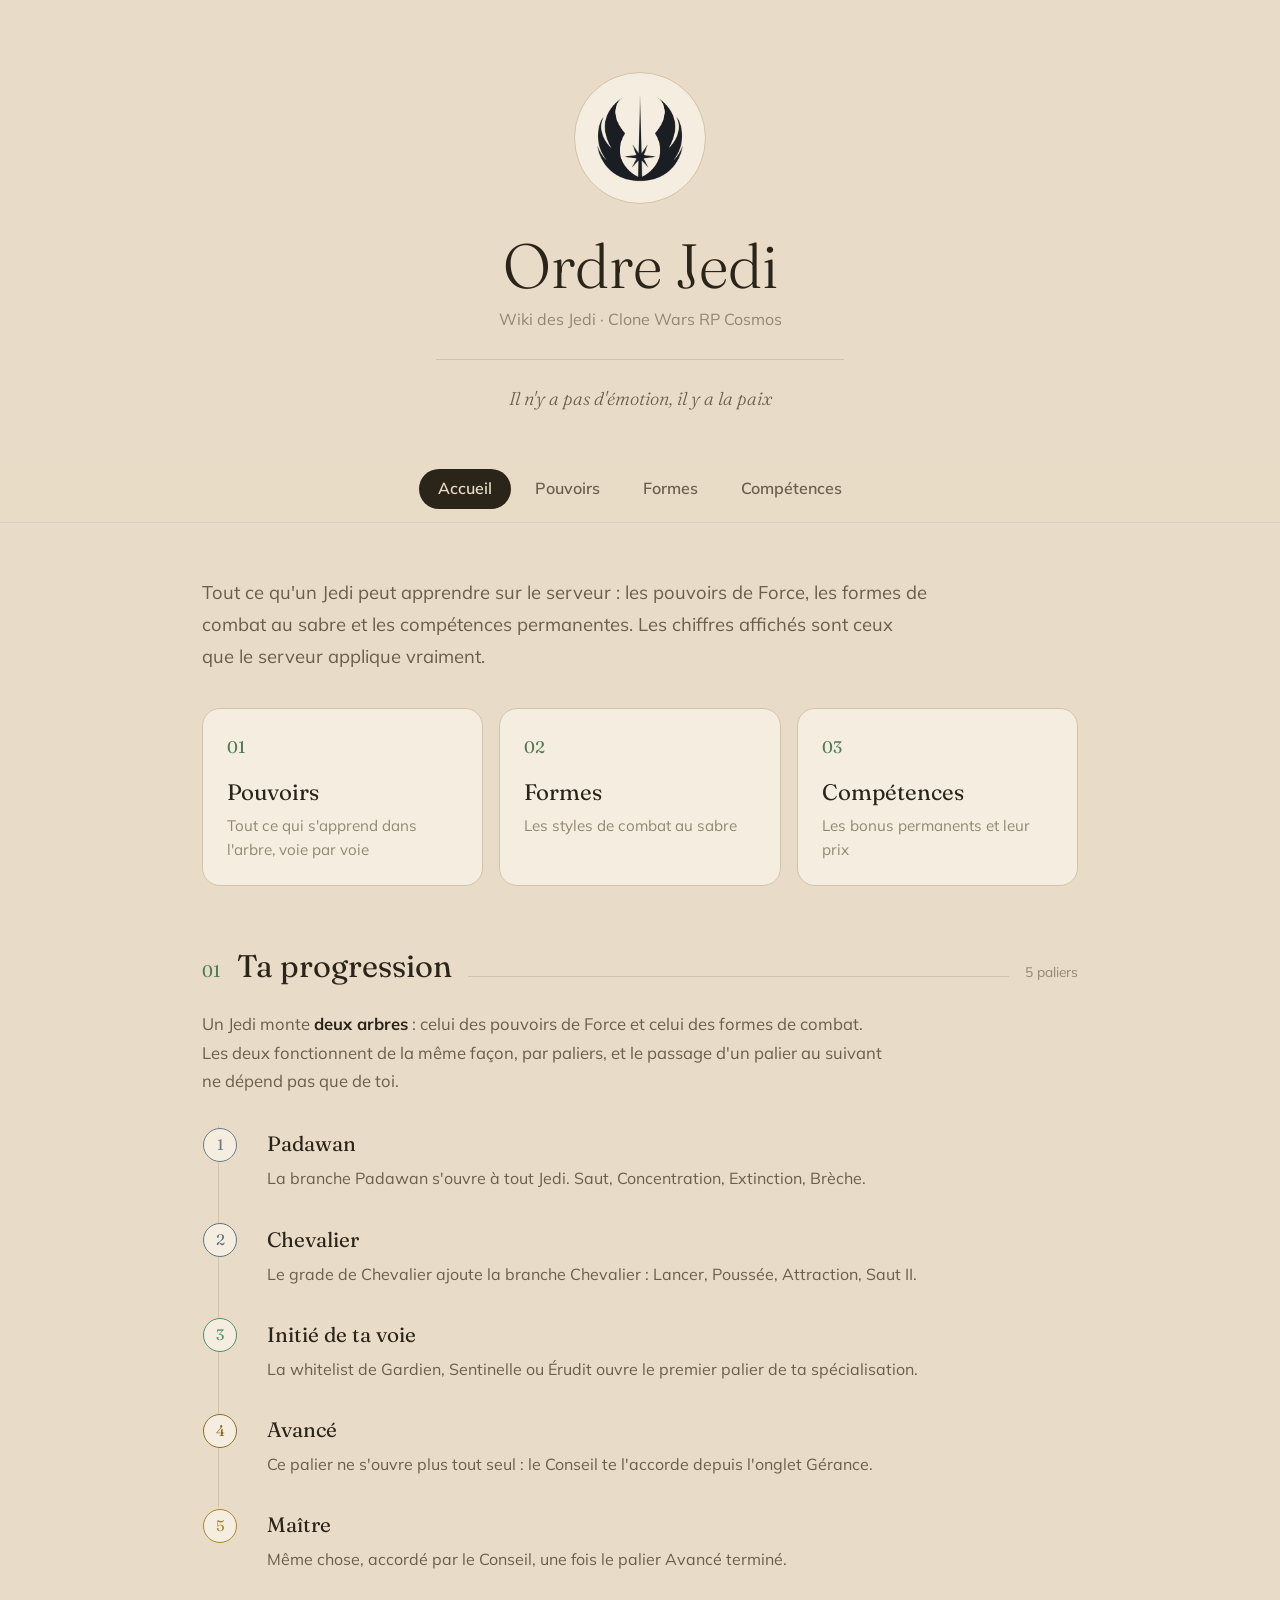
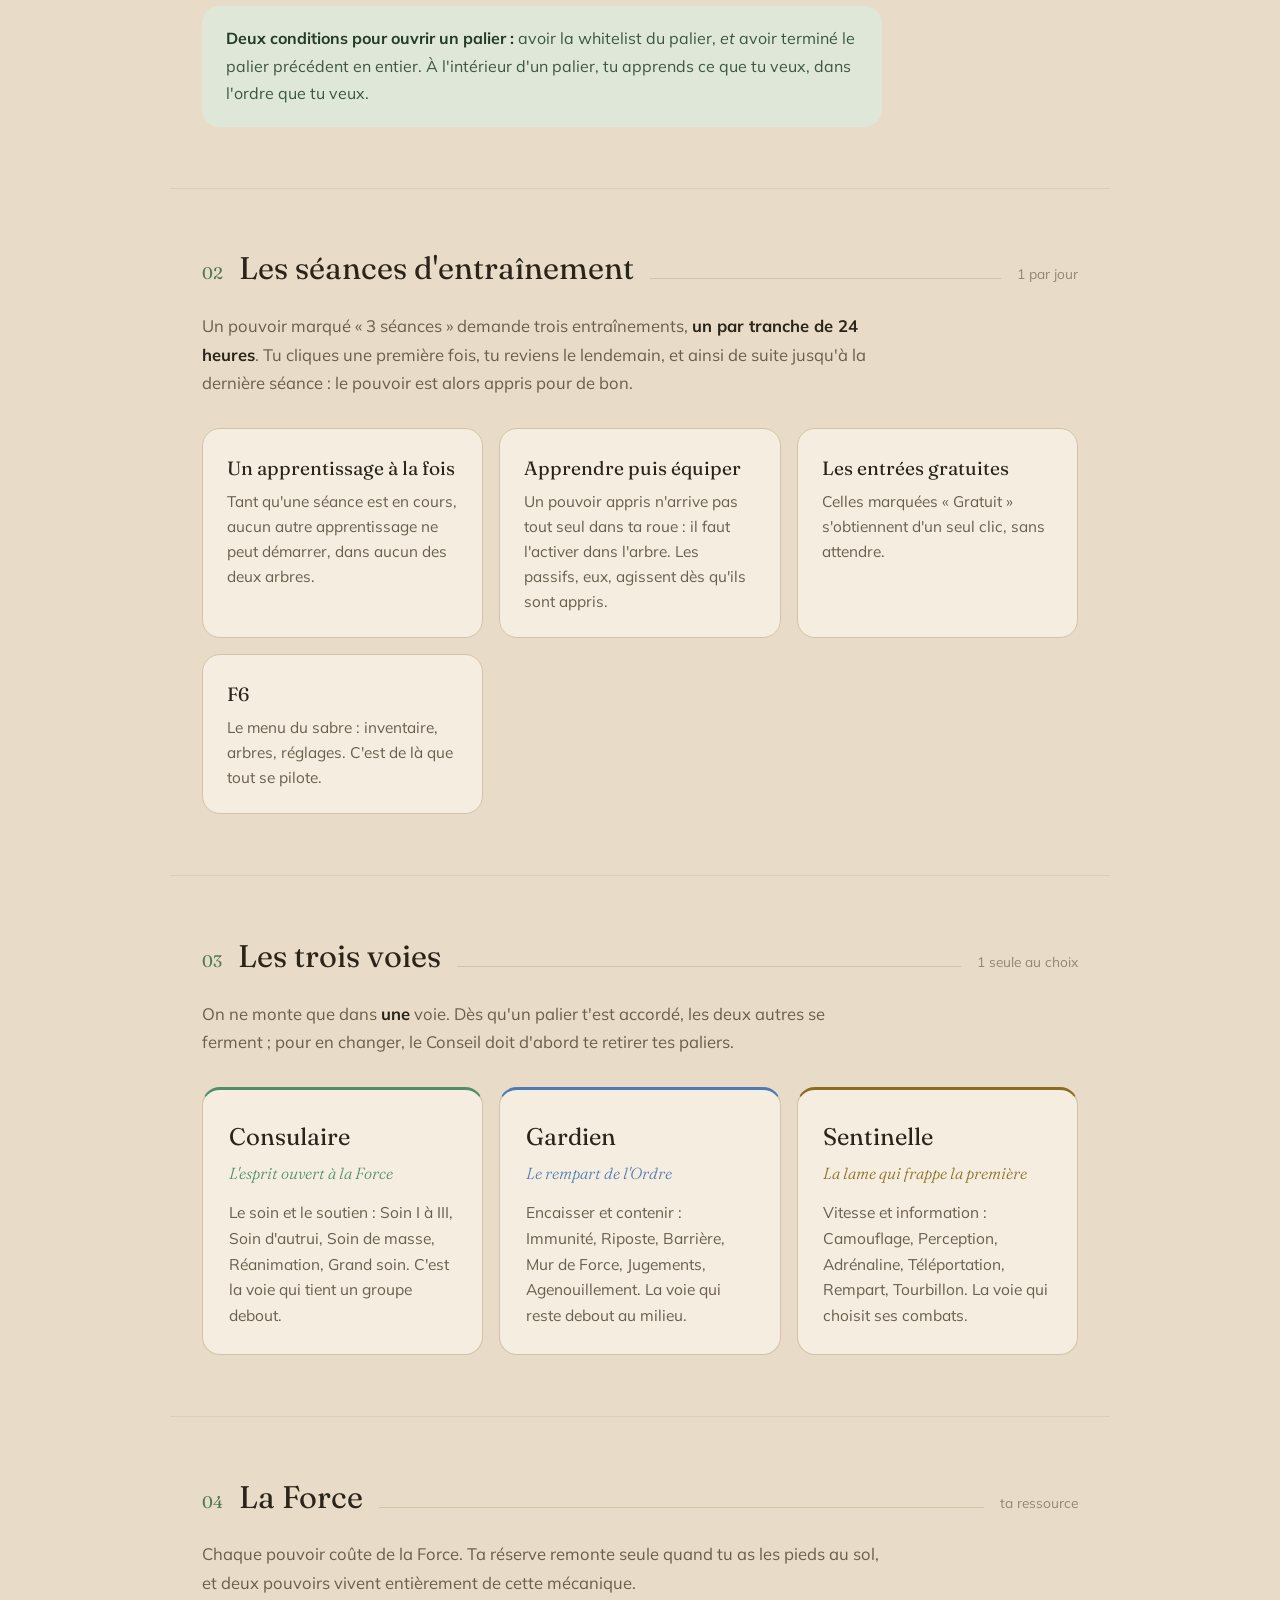
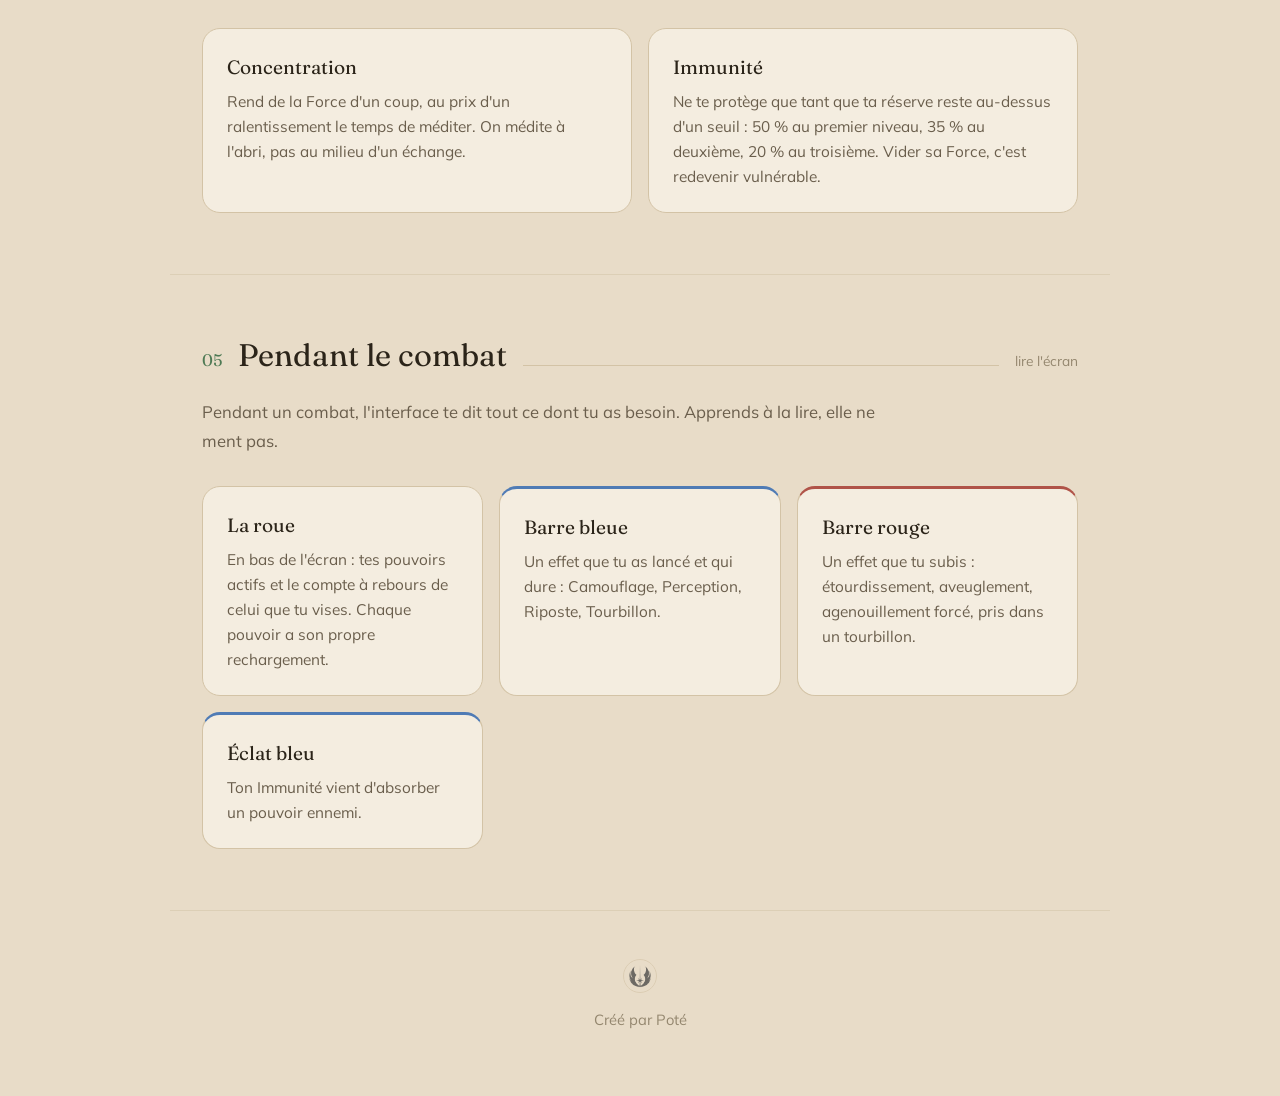
==== index.html @ 7d1150e0 "Page unique a onglets, et un papier plus chaud Les quatre rubriques ne sont plus quatre pages : l'en" ====
<!doctype html>
<html lang="fr">
<head>
<meta charset="utf-8">
<meta name="viewport" content="width=device-width, initial-scale=1">
<title>Wiki Jedi</title>
<meta name="description" content="Le wiki des Jedi du Clone Wars RP Cosmos : pouvoirs de Force, formes de combat, compétences et progression.">
<meta name="theme-color" content="#E8DCC8">
<link rel="icon" type="image/png" href="logo-encre.png">
<style>html,body{background:#E8DCC8;}</style>
<link rel="preconnect" href="https://fonts.googleapis.com">
<link rel="preconnect" href="https://fonts.gstatic.com" crossorigin>
<link href="https://fonts.googleapis.com/css2?family=Fraunces:ital,opsz,wght@0,9..144,300;0,9..144,400;0,9..144,500;1,9..144,300&family=Mulish:wght@400;500;600;700&display=swap" rel="stylesheet">
<link rel="stylesheet" href="style.css?v=9">
</head>
<body>

<header class="chapeau">
  <div class="embleme"><img src="logo-encre.png" alt="Emblème de l'Ordre Jedi"></div>
  <h1 class="titre-site">Ordre Jedi</h1>
  <p class="sous-titre">Wiki des Jedi · Clone Wars RP Cosmos</p>
  <p class="devise">Il n'y a pas d'émotion, il y a la paix</p>
</header>

<nav class="onglets"><a href="#accueil" data-onglet="accueil" class="actif">Accueil</a><a href="#pouvoirs" data-onglet="pouvoirs">Pouvoirs</a><a href="#formes" data-onglet="formes">Formes</a><a href="#competences" data-onglet="competences">Compétences</a></nav>

<main>
    <div class="panneau" data-panneau="accueil">
      <header class="tete-rubrique">
        <p class="intro-rubrique accroche">Tout ce qu'un Jedi peut apprendre sur le serveur : les pouvoirs de Force, les formes de combat au sabre et les compétences permanentes. Les chiffres affichés sont ceux que le serveur applique vraiment.</p>
        <div class="raccourcis"><a class="raccourci" href="#pouvoirs">
          <span class="raccourci-num">01</span>
          <span class="raccourci-titre">Pouvoirs</span>
          <span class="raccourci-desc">Tout ce qui s&#x27;apprend dans l&#x27;arbre, voie par voie</span>
        </a><a class="raccourci" href="#formes">
          <span class="raccourci-num">02</span>
          <span class="raccourci-titre">Formes</span>
          <span class="raccourci-desc">Les styles de combat au sabre</span>
        </a><a class="raccourci" href="#competences">
          <span class="raccourci-num">03</span>
          <span class="raccourci-titre">Compétences</span>
          <span class="raccourci-desc">Les bonus permanents et leur prix</span>
        </a></div>
      </header>

      <section id="progression">
      <div class="tete-section">
        <span class="num-section">01</span>
        <h2 class="titre-section">Ta progression</h2>
        <span class="ligne-section"></span>
        <span class="compte-section">5 paliers</span>
      </div>
        <p class="intro-section">Un Jedi monte <strong>deux arbres</strong> : celui des pouvoirs de Force et celui des formes de combat. Les deux fonctionnent de la même façon, par paliers, et le passage d'un palier au suivant ne dépend pas que de toi.</p>
        <ol class="echelle">
          <li style="--voie:#6E7A88"><h3>Padawan</h3><p>La branche Padawan s'ouvre à tout Jedi. Saut, Concentration, Extinction, Brèche.</p></li>
          <li style="--voie:#5F7283"><h3>Chevalier</h3><p>Le grade de Chevalier ajoute la branche Chevalier : Lancer, Poussée, Attraction, Saut II.</p></li>
          <li style="--voie:#4E8F6A"><h3>Initié de ta voie</h3><p>La whitelist de Gardien, Sentinelle ou Érudit ouvre le premier palier de ta spécialisation.</p></li>
          <li style="--voie:#8B6D22"><h3>Avancé</h3><p>Ce palier ne s'ouvre plus tout seul : le Conseil te l'accorde depuis l'onglet Gérance.</p></li>
          <li style="--voie:#A8862A"><h3>Maître</h3><p>Même chose, accordé par le Conseil, une fois le palier Avancé terminé.</p></li>
        </ol>
        <div class="note"><strong>Deux conditions pour ouvrir un palier :</strong> avoir la whitelist du palier, <em>et</em> avoir terminé le palier précédent en entier. À l'intérieur d'un palier, tu apprends ce que tu veux, dans l'ordre que tu veux.</div>
      </section>

      <section id="seances">
      <div class="tete-section">
        <span class="num-section">02</span>
        <h2 class="titre-section">Les séances d&#x27;entraînement</h2>
        <span class="ligne-section"></span>
        <span class="compte-section">1 par jour</span>
      </div>
        <p class="intro-section">Un pouvoir marqué « 3 séances » demande trois entraînements, <strong>un par tranche de 24 heures</strong>. Tu cliques une première fois, tu reviens le lendemain, et ainsi de suite jusqu'à la dernière séance : le pouvoir est alors appris pour de bon.</p>
        <div class="grille-info">
          <div class="info"><h4>Un apprentissage à la fois</h4><p>Tant qu'une séance est en cours, aucun autre apprentissage ne peut démarrer, dans aucun des deux arbres.</p></div>
          <div class="info"><h4>Apprendre puis équiper</h4><p>Un pouvoir appris n'arrive pas tout seul dans ta roue : il faut l'activer dans l'arbre. Les passifs, eux, agissent dès qu'ils sont appris.</p></div>
          <div class="info"><h4>Les entrées gratuites</h4><p>Celles marquées « Gratuit » s'obtiennent d'un seul clic, sans attendre.</p></div>
          <div class="info"><h4>F6</h4><p>Le menu du sabre : inventaire, arbres, réglages. C'est de là que tout se pilote.</p></div>
        </div>
      </section>

      <section id="voies">
      <div class="tete-section">
        <span class="num-section">03</span>
        <h2 class="titre-section">Les trois voies</h2>
        <span class="ligne-section"></span>
        <span class="compte-section">1 seule au choix</span>
      </div>
        <p class="intro-section">On ne monte que dans <strong>une</strong> voie. Dès qu'un palier t'est accordé, les deux autres se ferment ; pour en changer, le Conseil doit d'abord te retirer tes paliers.</p>
        <div class="grille-voies">
          <div class="voie" style="--voie:#4E8F6A"><h3>Consulaire</h3><p class="devise-voie">L'esprit ouvert à la Force</p><p>Le soin et le soutien : Soin I à III, Soin d'autrui, Soin de masse, Réanimation, Grand soin. C'est la voie qui tient un groupe debout.</p></div>
          <div class="voie" style="--voie:#4F7BB5"><h3>Gardien</h3><p class="devise-voie">Le rempart de l'Ordre</p><p>Encaisser et contenir : Immunité, Riposte, Barrière, Mur de Force, Jugements, Agenouillement. La voie qui reste debout au milieu.</p></div>
          <div class="voie" style="--voie:#8B6D22"><h3>Sentinelle</h3><p class="devise-voie">La lame qui frappe la première</p><p>Vitesse et information : Camouflage, Perception, Adrénaline, Téléportation, Rempart, Tourbillon. La voie qui choisit ses combats.</p></div>
        </div>
      </section>

      <section id="force">
      <div class="tete-section">
        <span class="num-section">04</span>
        <h2 class="titre-section">La Force</h2>
        <span class="ligne-section"></span>
        <span class="compte-section">ta ressource</span>
      </div>
        <p class="intro-section">Chaque pouvoir coûte de la Force. Ta réserve remonte seule quand tu as les pieds au sol, et deux pouvoirs vivent entièrement de cette mécanique.</p>
        <div class="grille-info">
          <div class="info"><h4>Concentration</h4><p>Rend de la Force d'un coup, au prix d'un ralentissement le temps de méditer. On médite à l'abri, pas au milieu d'un échange.</p></div>
          <div class="info"><h4>Immunité</h4><p>Ne te protège que tant que ta réserve reste au-dessus d'un seuil : 50 % au premier niveau, 35 % au deuxième, 20 % au troisième. Vider sa Force, c'est redevenir vulnérable.</p></div>
        </div>
      </section>

      <section id="combat">
      <div class="tete-section">
        <span class="num-section">05</span>
        <h2 class="titre-section">Pendant le combat</h2>
        <span class="ligne-section"></span>
        <span class="compte-section">lire l&#x27;écran</span>
      </div>
        <p class="intro-section">Pendant un combat, l'interface te dit tout ce dont tu as besoin. Apprends à la lire, elle ne ment pas.</p>
        <div class="grille-info">
          <div class="info"><h4>La roue</h4><p>En bas de l'écran : tes pouvoirs actifs et le compte à rebours de celui que tu vises. Chaque pouvoir a son propre rechargement.</p></div>
          <div class="info tonalite-bleu"><h4>Barre bleue</h4><p>Un effet que tu as lancé et qui dure : Camouflage, Perception, Riposte, Tourbillon.</p></div>
          <div class="info tonalite-rouge"><h4>Barre rouge</h4><p>Un effet que tu subis : étourdissement, aveuglement, agenouillement forcé, pris dans un tourbillon.</p></div>
          <div class="info tonalite-bleu"><h4>Éclat bleu</h4><p>Ton Immunité vient d'absorber un pouvoir ennemi.</p></div>
        </div>
      </section>
    </div>
    <div class="panneau" data-panneau="pouvoirs" hidden>
      <header class="tete-rubrique">
        <h2 class="titre-rubrique">Les pouvoirs</h2>
        <p class="intro-rubrique">Les pouvoirs de Force présents dans l&#x27;arbre, avec leur coût, leur rechargement et le nombre de séances. Ceux qui n&#x27;y figurent pas ne sont apprenables par personne.</p>
        <nav class="ancres"><a href="#padawan" style="--voie:#6E7A88">Padawan Jedi</a><a href="#chevalier" style="--voie:#5F7283">Chevalier Jedi</a><a href="#consulaire_i" style="--voie:#4E8F6A">Consulaire · Initié</a><a href="#consulaire_a" style="--voie:#3F7F5B">Consulaire · Avancé</a><a href="#consulaire_m" style="--voie:#33704E">Consulaire · Maître</a><a href="#gardien_i" style="--voie:#4F7BB5">Gardien · Initié</a><a href="#gardien_a" style="--voie:#416BA3">Gardien · Avancé</a><a href="#gardien_m" style="--voie:#355B90">Gardien · Maître</a><a href="#sentinelle_i" style="--voie:#9C7C2E">Sentinelle · Initié</a><a href="#sentinelle_a" style="--voie:#8B6D22">Sentinelle · Avancé</a><a href="#sentinelle_m" style="--voie:#7A5E1A">Sentinelle · Maître</a><a href="#conseil" style="--voie:#A8862A">Conseil Jedi</a></nav>
      </header>
      <div class="recherche">
        <input type="search" class="filtre" placeholder="Chercher un pouvoir, un effet, un coût..." autocomplete="off">
        <span class="compte"></span>
      </div>
      <section class="section-voie" id="padawan" style="--voie:#6E7A88">
      <div class="tete-section">
        <span class="num-section">01</span>
        <h2 class="titre-section">Padawan Jedi</h2>
        <span class="ligne-section"></span>
        <span class="compte-section">4 pouvoirs</span>
      </div>
        <p class="intro-section">Le tronc commun, avant toute spécialisation.</p>
        <div class="grille-cartes"><article class="carte" style="--voie:#6E7A88">
  <div class="carte-tete"><h3>Saut</h3><span class="badge">Gratuit</span></div>
  <div class="chips"><span class="chip"><span class="cle">Coût</span>45 de Force</span><span class="chip"><span class="cle">Rechargement</span>2 s</span></div>
  <p>Bond en avant propulsé par la Force. Une onde de choc part au décollage (25 dégâts) et à l'arrivée (50 dégâts) dans un rayon de 200. Aucune chute ne te blesse pendant les 15 s qui suivent.</p>
</article><article class="carte" style="--voie:#6E7A88">
  <div class="carte-tete"><h3>Concentration</h3><span class="badge">3 séances</span></div>
  <div class="chips"><span class="chip"><span class="cle">Coût</span>gratuit</span><span class="chip"><span class="cle">Rechargement</span>10 s</span></div>
  <p>Rend 25 points de Force. Tu es ralenti de moitié pendant 15 s : on médite à l'abri, pas au milieu d'un échange.</p>
</article><article class="carte" style="--voie:#6E7A88">
  <div class="carte-tete"><h3>Extinction</h3><span class="badge">2 séances</span></div>
  <div class="chips"><span class="chip"><span class="cle">Coût</span>20 de Force</span><span class="chip"><span class="cle">Rechargement</span>aucun</span></div>
  <p>Éteint les flammes sur la cible visée.</p>
</article><article class="carte" style="--voie:#6E7A88">
  <div class="carte-tete"><h3>Brèche</h3><span class="badge">2 séances</span></div>
  <div class="chips"><span class="chip"><span class="cle">Coût</span>gratuit</span><span class="chip"><span class="cle">Rechargement</span>2 s</span></div>
  <p>Ouvre une porte verrouillée à moins de 150 unités. Rien ne se consomme si tu ne vises pas une porte.</p>
</article></div>
      </section>      <section class="section-voie" id="chevalier" style="--voie:#5F7283">
      <div class="tete-section">
        <span class="num-section">02</span>
        <h2 class="titre-section">Chevalier Jedi</h2>
        <span class="ligne-section"></span>
        <span class="compte-section">4 pouvoirs</span>
      </div>
        <p class="intro-section">Ce qu&#x27;un Chevalier ajoute au tronc commun.</p>
        <div class="grille-cartes"><article class="carte" style="--voie:#5F7283">
  <div class="carte-tete"><h3>Lancer</h3><span class="badge">3 séances</span></div>
  <div class="chips"><span class="chip"><span class="cle">Coût</span>gratuit</span><span class="chip"><span class="cle">Rechargement</span>1 s</span></div>
  <p>Projette l'objet que tu tiens par la Force.</p>
</article><article class="carte" style="--voie:#5F7283">
  <div class="carte-tete"><h3>Attraction</h3><span class="badge">3 séances</span></div>
  <div class="chips"><span class="chip"><span class="cle">Coût</span>10 de Force</span><span class="chip"><span class="cle">Rechargement</span>1 s</span></div>
  <p>Attire vers toi ce que tu vises, jusqu'à 200 unités.</p>
</article><article class="carte" style="--voie:#5F7283">
  <div class="carte-tete"><h3>Poussée</h3><span class="badge">3 séances</span></div>
  <div class="chips"><span class="chip"><span class="cle">Coût</span>10 de Force</span><span class="chip"><span class="cle">Rechargement</span>1 s</span></div>
  <p>Repousse devant toi, jusqu'à 800 unités. Aucun dégât : c'est du déplacement.</p>
</article><article class="carte" style="--voie:#5F7283">
  <div class="carte-tete"><h3>Saut II</h3><span class="badge">3 séances</span></div>
  <div class="chips"><span class="chip"><span class="cle">Coût</span>45 de Force</span><span class="chip"><span class="cle">Rechargement</span>2 s</span></div>
  <p>Même bond, plus haut. Utile pour franchir un mur ou décrocher d'un combat.</p>
</article></div>
      </section>      <section class="section-voie" id="consulaire_i" style="--voie:#4E8F6A">
      <div class="tete-section">
        <span class="num-section">03</span>
        <h2 class="titre-section">Consulaire · Initié</h2>
        <span class="ligne-section"></span>
        <span class="compte-section">12 pouvoirs</span>
      </div>
        <p class="intro-section">L&#x27;esprit ouvert à la Force : soigner, soutenir, tenir le groupe debout.</p>
        <div class="grille-cartes"><article class="carte" style="--voie:#4E8F6A">
  <div class="carte-tete"><h3>Concentration avancée</h3><span class="badge">4 séances</span></div>
  <div class="chips"><span class="chip"><span class="cle">Coût</span>gratuit</span><span class="chip"><span class="cle">Rechargement</span>10 s</span></div>
  <p>Rend 40 points de Force, avec un ralentissement un peu plus court (10 s).</p>
</article><article class="carte" style="--voie:#4E8F6A">
  <div class="carte-tete"><h3>Soin</h3><span class="badge">1 séance</span></div>
  <div class="chips"><span class="chip"><span class="cle">Coût</span>25 de Force</span><span class="chip"><span class="cle">Rechargement</span>4 s</span></div>
  <p>Rend 200 PV, sur toi. Sans effet si tu es déjà au maximum, et rien n'est consommé dans ce cas.</p>
</article><article class="carte" style="--voie:#4E8F6A">
  <div class="carte-tete"><h3>Soin d&#x27;autrui</h3><span class="badge">2 séances</span></div>
  <div class="chips"><span class="chip"><span class="cle">Coût</span>10 de Force</span><span class="chip"><span class="cle">Rechargement</span>6 s</span></div>
  <p>Rend 500 PV au joueur visé, à moins de 300 unités. C'est le soin d'appoint du groupe.</p>
</article><article class="carte" style="--voie:#4E8F6A">
  <div class="carte-tete"><h3>Attraction II</h3><span class="badge">1 séance</span></div>
  <div class="chips"><span class="chip"><span class="cle">Coût</span>20 de Force</span><span class="chip"><span class="cle">Rechargement</span>1 s</span></div>
  <p>Attire plus loin (500) et plus fort.</p>
</article><article class="carte" style="--voie:#4E8F6A">
  <div class="carte-tete"><h3>Poussée II</h3><span class="badge">1 séance</span></div>
  <div class="chips"><span class="chip"><span class="cle">Coût</span>20 de Force</span><span class="chip"><span class="cle">Rechargement</span>1 s</span></div>
  <p>Repousse deux fois plus fort.</p>
</article><article class="carte" style="--voie:#4E8F6A">
  <div class="carte-tete"><h3>Saisie</h3><span class="badge">2 séances</span></div>
  <div class="chips"><span class="chip"><span class="cle">Coût</span>4 de Force par seconde</span><span class="chip"><span class="cle">Rechargement</span>5 s entre deux prises</span></div>
  <p>Soulève une cible à distance (600) et la maintient tant que tu tiens la touche.</p>
</article><article class="carte" style="--voie:#4E8F6A">
  <div class="carte-tete"><h3>Perception</h3><span class="badge">2 séances</span></div>
  <div class="chips"><span class="chip"><span class="cle">Coût</span>50 de Force</span><span class="chip"><span class="cle">Rechargement</span>1 s</span></div>
  <p>Tu vois les présences à travers les murs pendant 10 s, jusqu'à 800 unités, avec leur vie.</p>
</article><article class="carte" style="--voie:#4E8F6A">
  <div class="carte-tete"><h3>Barrière</h3><span class="badge">2 séances</span></div>
  <div class="chips"><span class="chip"><span class="cle">Coût</span>50 de Force</span><span class="chip"><span class="cle">Rechargement</span>10 s</span></div>
  <p>Bouclier personnel qui encaisse à ta place.</p>
</article><article class="carte" style="--voie:#4E8F6A">
  <div class="carte-tete"><h3>Barrière de Force : Mur</h3><span class="badge">3 séances</span></div>
  <div class="chips"><span class="chip"><span class="cle">Coût</span>10 de Force à l&#x27;ouverture</span><span class="chip"><span class="cle">Rechargement</span>10 s après la fin</span></div>
  <p>Mur de Force devant toi. Ce qui vient du dehors ne blesse plus ceux qui sont derrière, et chaque coup absorbé te coûte de la Force. Il tient 30 s au maximum.</p>
</article><article class="carte" style="--voie:#4E8F6A">
  <div class="carte-tete"><h3>Jugement I</h3><span class="badge">3 séances</span></div>
  <div class="chips"><span class="chip"><span class="cle">Coût</span>7 de Force par impulsion</span><span class="chip"><span class="cle">Rechargement</span>1 s</span></div>
  <p>Éclair de jugement bleu, 40 dégâts par impulsion, dans un cône de 14° jusqu'à 700 unités. Se maintient 3,5 s.</p>
</article><article class="carte" style="--voie:#4E8F6A">
  <div class="carte-tete"><h3>Démantèlement</h3><span class="badge">3 séances</span></div>
  <div class="chips"><span class="chip"><span class="cle">Coût</span>10 de Force</span><span class="chip"><span class="cle">Rechargement</span>6 s</span></div>
  <p>Se charge en maintenant la touche : jusqu'à 350 dégâts sur ce que tu vises à moins de 400 unités. Plus tu charges, plus ça frappe fort.</p>
</article><article class="carte" style="--voie:#4E8F6A">
  <div class="carte-tete"><h3>Soin de masse</h3><span class="badge">4 séances</span></div>
  <div class="chips"><span class="chip"><span class="cle">Coût</span>5 de Force par personne</span><span class="chip"><span class="cle">Rechargement</span>15 s</span></div>
  <p>Soigne 30 % des PV maximum de chaque joueur dans un rayon de 200, et continue pendant 3,5 s tant que tu maintiens.</p>
</article></div>
      </section>      <section class="section-voie" id="consulaire_a" style="--voie:#3F7F5B">
      <div class="tete-section">
        <span class="num-section">04</span>
        <h2 class="titre-section">Consulaire · Avancé</h2>
        <span class="ligne-section"></span>
        <span class="compte-section">11 pouvoirs</span>
      </div>

        <div class="grille-cartes"><article class="carte" style="--voie:#3F7F5B">
  <div class="carte-tete"><h3>Perception [Avancé]</h3><span class="badge">2 séances</span></div>
  <div class="chips"><span class="chip"><span class="cle">Coût</span>40 de Force</span><span class="chip"><span class="cle">Rechargement</span>1 s</span></div>
  <p>15 s de vision, jusqu'à 1600 unités.</p>
</article><article class="carte" style="--voie:#3F7F5B">
  <div class="carte-tete"><h3>Réanimation</h3><span class="badge">2 séances</span></div>
  <div class="chips"><span class="chip"><span class="cle">Coût</span>100 de Force</span><span class="chip"><span class="cle">Rechargement</span>5 s</span></div>
  <p>Rappelle un allié tombé, à l'endroit de son corps. Vise le corps. Le rechargement ne part que si la réanimation réussit.</p>
</article><article class="carte" style="--voie:#3F7F5B">
  <div class="carte-tete"><h3>Soin II</h3><span class="badge">3 séances</span></div>
  <div class="chips"><span class="chip"><span class="cle">Coût</span>35 de Force</span><span class="chip"><span class="cle">Rechargement</span>6 s</span></div>
  <p>Rend 500 PV, sur toi.</p>
</article><article class="carte" style="--voie:#3F7F5B">
  <div class="carte-tete"><h3>Embrasement</h3><span class="badge">2 séances</span></div>
  <div class="chips"><span class="chip"><span class="cle">Coût</span>50 de Force</span><span class="chip"><span class="cle">Rechargement</span>5 s</span></div>
  <p>Embrase la cible visée à moins de 200 unités.</p>
</article><article class="carte" style="--voie:#3F7F5B">
  <div class="carte-tete"><h3>Tourbillon</h3><span class="badge">3 séances</span></div>
  <div class="chips"><span class="chip"><span class="cle">Coût</span>35 de Force</span><span class="chip"><span class="cle">Rechargement</span>20 s</span></div>
  <p>Pose un vortex au sol jusqu'à 800 unités. Il aspire tout, fait monter les gens dans les airs pendant 3 s, inflige 200 dégâts au sommet puis les éjecte. L'Immunité ne protège pas de ce pouvoir.</p>
</article><article class="carte" style="--voie:#3F7F5B">
  <div class="carte-tete"><h3>Immunité</h3><span class="badge">3 séances</span></div>
  <div class="chips"><span class="chip"><span class="cle">Coût</span>passif</span><span class="chip"><span class="cle">Rechargement</span>aucun</span></div>
  <p>Tant que ta Force dépasse 50 %, les pouvoirs de Force lancés sur toi n'ont aucun effet et t'en rendent un peu. Rien à activer : il suffit de l'apprendre.</p>
</article><article class="carte" style="--voie:#3F7F5B">
  <div class="carte-tete"><h3>Barrière de Force : Dôme</h3><span class="badge">4 séances</span></div>
  <div class="chips"><span class="chip"><span class="cle">Coût</span>10 de Force à l&#x27;ouverture</span><span class="chip"><span class="cle">Rechargement</span>10 s après la fin</span></div>
  <p>Dôme de protection autour de toi. Les tirs venus de l'extérieur n'atteignent plus ceux qui sont dedans, à ton prix en Force. Il tient 30 s au maximum.</p>
</article><article class="carte" style="--voie:#3F7F5B">
  <div class="carte-tete"><h3>Assaut télékinétique</h3><span class="badge">4 séances</span></div>
  <div class="chips"><span class="chip"><span class="cle">Coût</span>50 de Force</span><span class="chip"><span class="cle">Rechargement</span>8 s</span></div>
  <p>Arrache un rocher et le projette sur ta cible.</p>
</article><article class="carte" style="--voie:#3F7F5B">
  <div class="carte-tete"><h3>Jugement II</h3><span class="badge">3 séances</span></div>
  <div class="chips"><span class="chip"><span class="cle">Coût</span>7 de Force par impulsion</span><span class="chip"><span class="cle">Rechargement</span>1 s</span></div>
  <p>Éclair vert, 55 dégâts par impulsion.</p>
</article><article class="carte" style="--voie:#3F7F5B">
  <div class="carte-tete"><h3>Agenouillement [Ciblé]</h3><span class="badge">3 séances</span></div>
  <div class="chips"><span class="chip"><span class="cle">Coût</span>25 de Force</span><span class="chip"><span class="cle">Rechargement</span>2 s</span></div>
  <p>Force la cible visée à rester à genoux tant que tu maintiens la touche.</p>
</article><article class="carte" style="--voie:#3F7F5B">
  <div class="carte-tete"><h3>Rempart</h3><span class="badge">4 séances</span></div>
  <div class="chips"><span class="chip"><span class="cle">Coût</span>24 de Force</span><span class="chip"><span class="cle">Rechargement</span>10 s</span></div>
  <p>Rempart : tu échanges ta position avec un joueur proche (300 unités).</p>
</article></div>
      </section>      <section class="section-voie" id="consulaire_m" style="--voie:#33704E">
      <div class="tete-section">
        <span class="num-section">05</span>
        <h2 class="titre-section">Consulaire · Maître</h2>
        <span class="ligne-section"></span>
        <span class="compte-section">8 pouvoirs</span>
      </div>

        <div class="grille-cartes"><article class="carte" style="--voie:#33704E">
  <div class="carte-tete"><h3>Grand soin</h3><span class="badge">2 séances</span></div>
  <div class="chips"><span class="chip"><span class="cle">Coût</span>40 de Force</span><span class="chip"><span class="cle">Rechargement</span>15 s</span></div>
  <p>Remet toute ta vie d'un coup. C'est le soin d'urgence, il coûte une vraie réserve.</p>
</article><article class="carte" style="--voie:#33704E">
  <div class="carte-tete"><h3>Soin III</h3><span class="badge">4 séances</span></div>
  <div class="chips"><span class="chip"><span class="cle">Coût</span>45 de Force</span><span class="chip"><span class="cle">Rechargement</span>10 s</span></div>
  <p>Rend 700 PV, sur toi.</p>
</article><article class="carte" style="--voie:#33704E">
  <div class="carte-tete"><h3>Perception [Maîtrisé]</h3><span class="badge">3 séances</span></div>
  <div class="chips"><span class="chip"><span class="cle">Coût</span>35 de Force</span><span class="chip"><span class="cle">Rechargement</span>1 s</span></div>
  <p>25 s de vision, jusqu'à 2400 unités.</p>
</article><article class="carte" style="--voie:#33704E">
  <div class="carte-tete"><h3>Téléportation</h3><span class="badge">3 séances</span></div>
  <div class="chips"><span class="chip"><span class="cle">Coût</span>20 de Force</span><span class="chip"><span class="cle">Rechargement</span>2 s</span></div>
  <p>Tu te projettes jusqu'à 1500 unités devant toi, en te rattrapant aux rebords.</p>
</article><article class="carte" style="--voie:#33704E">
  <div class="carte-tete"><h3>Grande poussée</h3><span class="badge">5 séances</span></div>
  <div class="chips"><span class="chip"><span class="cle">Coût</span>40 de Force</span><span class="chip"><span class="cle">Rechargement</span>1 s</span></div>
  <p>Souffle large : tout ce qui est devant toi part à 900 unités, très vite. Aucun dégât direct.</p>
</article><article class="carte" style="--voie:#33704E">
  <div class="carte-tete"><h3>Grande attraction</h3><span class="badge">5 séances</span></div>
  <div class="chips"><span class="chip"><span class="cle">Coût</span>40 de Force</span><span class="chip"><span class="cle">Rechargement</span>1 s</span></div>
  <p>Attire violemment tout ce qui est devant toi, jusqu'à 900 unités.</p>
</article><article class="carte" style="--voie:#33704E">
  <div class="carte-tete"><h3>Jugement III</h3><span class="badge">3 séances</span></div>
  <div class="chips"><span class="chip"><span class="cle">Coût</span>7 de Force par impulsion</span><span class="chip"><span class="cle">Rechargement</span>1 s</span></div>
  <p>Éclair violet, 70 dégâts par impulsion.</p>
</article><article class="carte" style="--voie:#33704E">
  <div class="carte-tete"><h3>Agenouillement</h3><span class="badge">5 séances</span></div>
  <div class="chips"><span class="chip"><span class="cle">Coût</span>25 de Force</span><span class="chip"><span class="cle">Rechargement</span>15 s</span></div>
  <p>Met à genoux tout le monde dans un rayon de 300 pendant 6 s.</p>
</article></div>
      </section>      <section class="section-voie" id="gardien_i" style="--voie:#4F7BB5">
      <div class="tete-section">
        <span class="num-section">06</span>
        <h2 class="titre-section">Gardien · Initié</h2>
        <span class="ligne-section"></span>
        <span class="compte-section">9 pouvoirs</span>
      </div>
        <p class="intro-section">Le rempart de l&#x27;Ordre : encaisser, protéger, contenir.</p>
        <div class="grille-cartes"><article class="carte" style="--voie:#4F7BB5">
  <div class="carte-tete"><h3>Concentration avancée</h3><span class="badge">2 séances</span></div>
  <div class="chips"><span class="chip"><span class="cle">Coût</span>gratuit</span><span class="chip"><span class="cle">Rechargement</span>10 s</span></div>
  <p>Rend 40 points de Force, avec un ralentissement un peu plus court (10 s).</p>
</article><article class="carte" style="--voie:#4F7BB5">
  <div class="carte-tete"><h3>Attraction II</h3><span class="badge">2 séances</span></div>
  <div class="chips"><span class="chip"><span class="cle">Coût</span>20 de Force</span><span class="chip"><span class="cle">Rechargement</span>1 s</span></div>
  <p>Attire plus loin (500) et plus fort.</p>
</article><article class="carte" style="--voie:#4F7BB5">
  <div class="carte-tete"><h3>Poussée II</h3><span class="badge">2 séances</span></div>
  <div class="chips"><span class="chip"><span class="cle">Coût</span>20 de Force</span><span class="chip"><span class="cle">Rechargement</span>1 s</span></div>
  <p>Repousse deux fois plus fort.</p>
</article><article class="carte" style="--voie:#4F7BB5">
  <div class="carte-tete"><h3>Riposte</h3><span class="badge">2 séances</span></div>
  <div class="chips"><span class="chip"><span class="cle">Coût</span>20 de Force</span><span class="chip"><span class="cle">Rechargement</span>12 s</span></div>
  <p>Pendant 10 s, tu renvoies la moitié des dégâts reçus à celui qui te frappe, et tu n'en encaisses qu'une petite partie.</p>
</article><article class="carte" style="--voie:#4F7BB5">
  <div class="carte-tete"><h3>Immunité</h3><span class="badge">2 séances</span></div>
  <div class="chips"><span class="chip"><span class="cle">Coût</span>passif</span><span class="chip"><span class="cle">Rechargement</span>aucun</span></div>
  <p>Tant que ta Force dépasse 50 %, les pouvoirs de Force lancés sur toi n'ont aucun effet et t'en rendent un peu. Rien à activer : il suffit de l'apprendre.</p>
</article><article class="carte" style="--voie:#4F7BB5">
  <div class="carte-tete"><h3>Barrière</h3><span class="badge">2 séances</span></div>
  <div class="chips"><span class="chip"><span class="cle">Coût</span>50 de Force</span><span class="chip"><span class="cle">Rechargement</span>10 s</span></div>
  <p>Bouclier personnel qui encaisse à ta place.</p>
</article><article class="carte" style="--voie:#4F7BB5">
  <div class="carte-tete"><h3>Adrénaline</h3><span class="badge">2 séances</span></div>
  <div class="chips"><span class="chip"><span class="cle">Coût</span>2 de Force par seconde</span><span class="chip"><span class="cle">Rechargement</span>3 s</span></div>
  <p>+200 de vitesse de course tant que tu maintiens.</p>
</article><article class="carte" style="--voie:#4F7BB5">
  <div class="carte-tete"><h3>Saisie</h3><span class="badge">3 séances</span></div>
  <div class="chips"><span class="chip"><span class="cle">Coût</span>4 de Force par seconde</span><span class="chip"><span class="cle">Rechargement</span>5 s entre deux prises</span></div>
  <p>Soulève une cible à distance (600) et la maintient tant que tu tiens la touche.</p>
</article><article class="carte" style="--voie:#4F7BB5">
  <div class="carte-tete"><h3>Perception</h3><span class="badge">4 séances</span></div>
  <div class="chips"><span class="chip"><span class="cle">Coût</span>50 de Force</span><span class="chip"><span class="cle">Rechargement</span>1 s</span></div>
  <p>Tu vois les présences à travers les murs pendant 10 s, jusqu'à 800 unités, avec leur vie.</p>
</article></div>
      </section>      <section class="section-voie" id="gardien_a" style="--voie:#416BA3">
      <div class="tete-section">
        <span class="num-section">07</span>
        <h2 class="titre-section">Gardien · Avancé</h2>
        <span class="ligne-section"></span>
        <span class="compte-section">5 pouvoirs</span>
      </div>

        <div class="grille-cartes"><article class="carte" style="--voie:#416BA3">
  <div class="carte-tete"><h3>Barrière de Force : Mur</h3><span class="badge">2 séances</span></div>
  <div class="chips"><span class="chip"><span class="cle">Coût</span>10 de Force à l&#x27;ouverture</span><span class="chip"><span class="cle">Rechargement</span>10 s après la fin</span></div>
  <p>Mur de Force devant toi. Ce qui vient du dehors ne blesse plus ceux qui sont derrière, et chaque coup absorbé te coûte de la Force. Il tient 30 s au maximum.</p>
</article><article class="carte" style="--voie:#416BA3">
  <div class="carte-tete"><h3>Jugement II</h3><span class="badge">3 séances</span></div>
  <div class="chips"><span class="chip"><span class="cle">Coût</span>7 de Force par impulsion</span><span class="chip"><span class="cle">Rechargement</span>1 s</span></div>
  <p>Éclair vert, 55 dégâts par impulsion.</p>
</article><article class="carte" style="--voie:#416BA3">
  <div class="carte-tete"><h3>Immunité [Avancé]</h3><span class="badge">3 séances</span></div>
  <div class="chips"><span class="chip"><span class="cle">Coût</span>passif</span><span class="chip"><span class="cle">Rechargement</span>aucun</span></div>
  <p>Même protection, mais elle tient tant que ta Force dépasse 35 %.</p>
</article><article class="carte" style="--voie:#416BA3">
  <div class="carte-tete"><h3>Agenouillement [Ciblé]</h3><span class="badge">3 séances</span></div>
  <div class="chips"><span class="chip"><span class="cle">Coût</span>25 de Force</span><span class="chip"><span class="cle">Rechargement</span>2 s</span></div>
  <p>Force la cible visée à rester à genoux tant que tu maintiens la touche.</p>
</article><article class="carte" style="--voie:#416BA3">
  <div class="carte-tete"><h3>Assaut télékinétique</h3><span class="badge">6 séances</span></div>
  <div class="chips"><span class="chip"><span class="cle">Coût</span>50 de Force</span><span class="chip"><span class="cle">Rechargement</span>8 s</span></div>
  <p>Arrache un rocher et le projette sur ta cible.</p>
</article></div>
      </section>      <section class="section-voie" id="gardien_m" style="--voie:#355B90">
      <div class="tete-section">
        <span class="num-section">08</span>
        <h2 class="titre-section">Gardien · Maître</h2>
        <span class="ligne-section"></span>
        <span class="compte-section">5 pouvoirs</span>
      </div>

        <div class="grille-cartes"><article class="carte" style="--voie:#355B90">
  <div class="carte-tete"><h3>Agenouillement</h3><span class="badge">5 séances</span></div>
  <div class="chips"><span class="chip"><span class="cle">Coût</span>25 de Force</span><span class="chip"><span class="cle">Rechargement</span>15 s</span></div>
  <p>Met à genoux tout le monde dans un rayon de 300 pendant 6 s.</p>
</article><article class="carte" style="--voie:#355B90">
  <div class="carte-tete"><h3>Jugement Fulgurant</h3><span class="badge">4 séances</span></div>
  <div class="chips"><span class="chip"><span class="cle">Coût</span>40 de Force (50 requis)</span><span class="chip"><span class="cle">Rechargement</span>25 s</span></div>
  <p>Un éclair bleu frappe une cible unique jusqu'à 1000 unités : 40 dégâts, et elle tombe à genoux, immobilisée 6 s, entourée d'une aura électrique.</p>
</article><article class="carte" style="--voie:#355B90">
  <div class="carte-tete"><h3>Immunité [Maîtrisé]</h3><span class="badge">5 séances</span></div>
  <div class="chips"><span class="chip"><span class="cle">Coût</span>passif</span><span class="chip"><span class="cle">Rechargement</span>aucun</span></div>
  <p>Même protection, jusqu'à 20 % de Force seulement.</p>
</article><article class="carte" style="--voie:#355B90">
  <div class="carte-tete"><h3>Grande poussée</h3><span class="badge">5 séances</span></div>
  <div class="chips"><span class="chip"><span class="cle">Coût</span>40 de Force</span><span class="chip"><span class="cle">Rechargement</span>1 s</span></div>
  <p>Souffle large : tout ce qui est devant toi part à 900 unités, très vite. Aucun dégât direct.</p>
</article><article class="carte" style="--voie:#355B90">
  <div class="carte-tete"><h3>Grande attraction</h3><span class="badge">5 séances</span></div>
  <div class="chips"><span class="chip"><span class="cle">Coût</span>40 de Force</span><span class="chip"><span class="cle">Rechargement</span>1 s</span></div>
  <p>Attire violemment tout ce qui est devant toi, jusqu'à 900 unités.</p>
</article></div>
      </section>      <section class="section-voie" id="sentinelle_i" style="--voie:#9C7C2E">
      <div class="tete-section">
        <span class="num-section">09</span>
        <h2 class="titre-section">Sentinelle · Initié</h2>
        <span class="ligne-section"></span>
        <span class="compte-section">8 pouvoirs</span>
      </div>
        <p class="intro-section">La lame qui frappe la première : vitesse, discrétion, information.</p>
        <div class="grille-cartes"><article class="carte" style="--voie:#9C7C2E">
  <div class="carte-tete"><h3>Concentration avancée</h3><span class="badge">2 séances</span></div>
  <div class="chips"><span class="chip"><span class="cle">Coût</span>gratuit</span><span class="chip"><span class="cle">Rechargement</span>10 s</span></div>
  <p>Rend 40 points de Force, avec un ralentissement un peu plus court (10 s).</p>
</article><article class="carte" style="--voie:#9C7C2E">
  <div class="carte-tete"><h3>Saut III</h3><span class="badge">2 séances</span></div>
  <div class="chips"><span class="chip"><span class="cle">Coût</span>45 de Force</span><span class="chip"><span class="cle">Rechargement</span>2 s</span></div>
  <p>Le bond le plus haut des trois.</p>
</article><article class="carte" style="--voie:#9C7C2E">
  <div class="carte-tete"><h3>Adrénaline</h3><span class="badge">2 séances</span></div>
  <div class="chips"><span class="chip"><span class="cle">Coût</span>2 de Force par seconde</span><span class="chip"><span class="cle">Rechargement</span>3 s</span></div>
  <p>+200 de vitesse de course tant que tu maintiens.</p>
</article><article class="carte" style="--voie:#9C7C2E">
  <div class="carte-tete"><h3>Attraction II</h3><span class="badge">2 séances</span></div>
  <div class="chips"><span class="chip"><span class="cle">Coût</span>20 de Force</span><span class="chip"><span class="cle">Rechargement</span>1 s</span></div>
  <p>Attire plus loin (500) et plus fort.</p>
</article><article class="carte" style="--voie:#9C7C2E">
  <div class="carte-tete"><h3>Barrière</h3><span class="badge">2 séances</span></div>
  <div class="chips"><span class="chip"><span class="cle">Coût</span>50 de Force</span><span class="chip"><span class="cle">Rechargement</span>10 s</span></div>
  <p>Bouclier personnel qui encaisse à ta place.</p>
</article><article class="carte" style="--voie:#9C7C2E">
  <div class="carte-tete"><h3>Camouflage</h3><span class="badge">2 séances</span></div>
  <div class="chips"><span class="chip"><span class="cle">Coût</span>40 de Force</span><span class="chip"><span class="cle">Rechargement</span>30 s après la fin</span></div>
  <p>Invisibilité totale pendant 25 s. Tirer, être touché, mourir ou rappuyer te révèle. Une barre affiche le temps restant.</p>
</article><article class="carte" style="--voie:#9C7C2E">
  <div class="carte-tete"><h3>Perception</h3><span class="badge">4 séances</span></div>
  <div class="chips"><span class="chip"><span class="cle">Coût</span>50 de Force</span><span class="chip"><span class="cle">Rechargement</span>1 s</span></div>
  <p>Tu vois les présences à travers les murs pendant 10 s, jusqu'à 800 unités, avec leur vie.</p>
</article><article class="carte" style="--voie:#9C7C2E">
  <div class="carte-tete"><h3>Perception [Avancé]</h3><span class="badge">5 séances</span></div>
  <div class="chips"><span class="chip"><span class="cle">Coût</span>40 de Force</span><span class="chip"><span class="cle">Rechargement</span>1 s</span></div>
  <p>15 s de vision, jusqu'à 1600 unités.</p>
</article></div>
      </section>      <section class="section-voie" id="sentinelle_a" style="--voie:#8B6D22">
      <div class="tete-section">
        <span class="num-section">10</span>
        <h2 class="titre-section">Sentinelle · Avancé</h2>
        <span class="ligne-section"></span>
        <span class="compte-section">7 pouvoirs</span>
      </div>

        <div class="grille-cartes"><article class="carte" style="--voie:#8B6D22">
  <div class="carte-tete"><h3>Rempart</h3><span class="badge">2 séances</span></div>
  <div class="chips"><span class="chip"><span class="cle">Coût</span>24 de Force</span><span class="chip"><span class="cle">Rechargement</span>10 s</span></div>
  <p>Rempart : tu échanges ta position avec un joueur proche (300 unités).</p>
</article><article class="carte" style="--voie:#8B6D22">
  <div class="carte-tete"><h3>Perception [Maîtrisé]</h3><span class="badge">3 séances</span></div>
  <div class="chips"><span class="chip"><span class="cle">Coût</span>35 de Force</span><span class="chip"><span class="cle">Rechargement</span>1 s</span></div>
  <p>25 s de vision, jusqu'à 2400 unités.</p>
</article><article class="carte" style="--voie:#8B6D22">
  <div class="carte-tete"><h3>Adrénaline II</h3><span class="badge">3 séances</span></div>
  <div class="chips"><span class="chip"><span class="cle">Coût</span>2 de Force par seconde</span><span class="chip"><span class="cle">Rechargement</span>3 s</span></div>
  <p>+400 de vitesse.</p>
</article><article class="carte" style="--voie:#8B6D22">
  <div class="carte-tete"><h3>Camouflage II</h3><span class="badge">4 séances</span></div>
  <div class="chips"><span class="chip"><span class="cle">Coût</span>40 de Force</span><span class="chip"><span class="cle">Rechargement</span>30 s après la fin</span></div>
  <p>Invisibilité totale pendant 40 s.</p>
</article><article class="carte" style="--voie:#8B6D22">
  <div class="carte-tete"><h3>Jugement II</h3><span class="badge">3 séances</span></div>
  <div class="chips"><span class="chip"><span class="cle">Coût</span>7 de Force par impulsion</span><span class="chip"><span class="cle">Rechargement</span>1 s</span></div>
  <p>Éclair vert, 55 dégâts par impulsion.</p>
</article><article class="carte" style="--voie:#8B6D22">
  <div class="carte-tete"><h3>Agenouillement [Ciblé]</h3><span class="badge">3 séances</span></div>
  <div class="chips"><span class="chip"><span class="cle">Coût</span>25 de Force</span><span class="chip"><span class="cle">Rechargement</span>2 s</span></div>
  <p>Force la cible visée à rester à genoux tant que tu maintiens la touche.</p>
</article><article class="carte" style="--voie:#8B6D22">
  <div class="carte-tete"><h3>Téléportation</h3><span class="badge">5 séances</span></div>
  <div class="chips"><span class="chip"><span class="cle">Coût</span>20 de Force</span><span class="chip"><span class="cle">Rechargement</span>2 s</span></div>
  <p>Tu te projettes jusqu'à 1500 unités devant toi, en te rattrapant aux rebords.</p>
</article></div>
      </section>      <section class="section-voie" id="sentinelle_m" style="--voie:#7A5E1A">
      <div class="tete-section">
        <span class="num-section">11</span>
        <h2 class="titre-section">Sentinelle · Maître</h2>
        <span class="ligne-section"></span>
        <span class="compte-section">6 pouvoirs</span>
      </div>

        <div class="grille-cartes"><article class="carte" style="--voie:#7A5E1A">
  <div class="carte-tete"><h3>Perception [Ultime]</h3><span class="badge">5 séances</span></div>
  <div class="chips"><span class="chip"><span class="cle">Coût</span>20 de Force</span><span class="chip"><span class="cle">Rechargement</span>1 s</span></div>
  <p>40 s de vision, jusqu'à 3200 unités. La version la moins chère et la plus longue.</p>
</article><article class="carte" style="--voie:#7A5E1A">
  <div class="carte-tete"><h3>Tourbillon</h3><span class="badge">5 séances</span></div>
  <div class="chips"><span class="chip"><span class="cle">Coût</span>35 de Force</span><span class="chip"><span class="cle">Rechargement</span>20 s</span></div>
  <p>Pose un vortex au sol jusqu'à 800 unités. Il aspire tout, fait monter les gens dans les airs pendant 3 s, inflige 200 dégâts au sommet puis les éjecte. L'Immunité ne protège pas de ce pouvoir.</p>
</article><article class="carte" style="--voie:#7A5E1A">
  <div class="carte-tete"><h3>Jugement Fulgurant</h3><span class="badge">4 séances</span></div>
  <div class="chips"><span class="chip"><span class="cle">Coût</span>40 de Force (50 requis)</span><span class="chip"><span class="cle">Rechargement</span>25 s</span></div>
  <p>Un éclair bleu frappe une cible unique jusqu'à 1000 unités : 40 dégâts, et elle tombe à genoux, immobilisée 6 s, entourée d'une aura électrique.</p>
</article><article class="carte" style="--voie:#7A5E1A">
  <div class="carte-tete"><h3>Agenouillement</h3><span class="badge">5 séances</span></div>
  <div class="chips"><span class="chip"><span class="cle">Coût</span>25 de Force</span><span class="chip"><span class="cle">Rechargement</span>15 s</span></div>
  <p>Met à genoux tout le monde dans un rayon de 300 pendant 6 s.</p>
</article><article class="carte" style="--voie:#7A5E1A">
  <div class="carte-tete"><h3>Adrénaline III</h3><span class="badge">5 séances</span></div>
  <div class="chips"><span class="chip"><span class="cle">Coût</span>2 de Force par seconde</span><span class="chip"><span class="cle">Rechargement</span>3 s</span></div>
  <p>+400 de vitesse, pour une consommation identique.</p>
</article><article class="carte" style="--voie:#7A5E1A">
  <div class="carte-tete"><h3>Camouflage III</h3><span class="badge">6 séances</span></div>
  <div class="chips"><span class="chip"><span class="cle">Coût</span>40 de Force</span><span class="chip"><span class="cle">Rechargement</span>30 s après la fin</span></div>
  <p>Invisibilité totale pendant 120 s.</p>
</article></div>
      </section>      <section class="section-voie" id="conseil" style="--voie:#A8862A">
      <div class="tete-section">
        <span class="num-section">12</span>
        <h2 class="titre-section">Conseil Jedi</h2>
        <span class="ligne-section"></span>
        <span class="compte-section">4 pouvoirs</span>
      </div>
        <p class="intro-section">Réservé au Conseil, au Maître de l&#x27;Ordre et au Grand Maître.</p>
        <div class="grille-cartes"><article class="carte" style="--voie:#A8862A">
  <div class="carte-tete"><h3>Boulder Lancer</h3><span class="badge">7 séances</span></div>
  <div class="chips"><span class="chip"><span class="cle">Coût</span>100 de Force</span><span class="chip"><span class="cle">Rechargement</span>8 s</span></div>
  <p>Un bloc de pierre lancé à pleine vitesse. Il faut appuyer deux fois pour confirmer : c'est cher et ça ne se lance pas par erreur.</p>
</article><article class="carte" style="--voie:#A8862A">
  <div class="carte-tete"><h3>Pas de l&#x27;ombre</h3><span class="badge">5 séances</span></div>
  <div class="chips"><span class="chip"><span class="cle">Coût</span>20 de Force puis un filet</span><span class="chip"><span class="cle">Rechargement</span>3 s</span></div>
  <p>Pas de l'ombre : +400 de vitesse, la course du Conseil.</p>
</article><article class="carte" style="--voie:#A8862A">
  <div class="carte-tete"><h3>Jugement IV</h3><span class="badge">5 séances</span></div>
  <div class="chips"><span class="chip"><span class="cle">Coût</span>7 de Force par impulsion</span><span class="chip"><span class="cle">Rechargement</span>1 s</span></div>
  <p>Éclair doré, 85 dégâts par impulsion. Réservé au Conseil.</p>
</article><article class="carte" style="--voie:#A8862A">
  <div class="carte-tete"><h3>Aveuglement</h3><span class="badge">5 séances</span></div>
  <div class="chips"><span class="chip"><span class="cle">Coût</span>80 de Force</span><span class="chip"><span class="cle">Rechargement</span>10 s</span></div>
  <p>Aveugle tous les adversaires dans un rayon de 200 pendant 8,5 s. Ils voient un voile très sombre, pas un écran noir.</p>
</article></div>
      </section>    </div>
    <div class="panneau" data-panneau="formes" hidden>
      <header class="tete-rubrique">
        <h2 class="titre-rubrique">Les formes</h2>
        <p class="intro-rubrique">Une forme change tes enchaînements, tes dégâts au sabre et la garde que tu perds en bloquant. Celles marquées double sabre utilisent la lame de la main gauche ; avec une forme à une main, le second manche reste au fourreau.</p>
        <nav class="ancres"><a href="#padawan" style="--voie:#6E7A88">Padawan Jedi</a><a href="#chevalier" style="--voie:#5F7283">Chevalier Jedi</a><a href="#consulaire_i" style="--voie:#4E8F6A">Consulaire · Initié</a><a href="#consulaire_a" style="--voie:#3F7F5B">Consulaire · Avancé</a><a href="#consulaire_m" style="--voie:#33704E">Consulaire · Maître</a><a href="#gardien_i" style="--voie:#4F7BB5">Gardien · Initié</a><a href="#gardien_a" style="--voie:#416BA3">Gardien · Avancé</a><a href="#gardien_m" style="--voie:#355B90">Gardien · Maître</a><a href="#sentinelle_i" style="--voie:#9C7C2E">Sentinelle · Initié</a><a href="#sentinelle_a" style="--voie:#8B6D22">Sentinelle · Avancé</a><a href="#sentinelle_m" style="--voie:#7A5E1A">Sentinelle · Maître</a><a href="#conseil" style="--voie:#A8862A">Conseil Jedi</a></nav>
      </header>
      <div class="recherche">
        <input type="search" class="filtre" placeholder="Chercher une forme..." autocomplete="off">
        <span class="compte"></span>
      </div>
      <section class="section-voie" id="padawan" style="--voie:#6E7A88">
      <div class="tete-section">
        <span class="num-section">01</span>
        <h2 class="titre-section">Padawan Jedi</h2>
        <span class="ligne-section"></span>
        <span class="compte-section">1 forme</span>
      </div>
        <p class="intro-section">Le tronc commun, avant toute spécialisation.</p>
        <div class="grille-cartes"><article class="carte" style="--voie:#6E7A88">
  <div class="carte-tete"><h3>Shii-Cho (Forme I)</h3><span class="badge">Gratuit</span></div>
  <div class="chips"><span class="chip"><span class="cle">Dégâts</span>normaux</span><span class="chip"><span class="cle">Garde perdue</span>20</span><span class="chip"><span class="cle">Sabre</span>simple</span></div>
  <p>La forme d'entrée, celle qu'on apprend en premier.</p>
</article></div>
      </section>      <section class="section-voie" id="chevalier" style="--voie:#5F7283">
      <div class="tete-section">
        <span class="num-section">02</span>
        <h2 class="titre-section">Chevalier Jedi</h2>
        <span class="ligne-section"></span>
        <span class="compte-section">4 formes</span>
      </div>
        <p class="intro-section">Ce qu&#x27;un Chevalier ajoute au tronc commun.</p>
        <div class="grille-cartes"><article class="carte" style="--voie:#5F7283">
  <div class="carte-tete"><h3>Soresu (Forme III)</h3><span class="badge">3 séances</span></div>
  <div class="chips"><span class="chip"><span class="cle">Dégâts</span>normaux</span><span class="chip"><span class="cle">Garde perdue</span>20</span><span class="chip"><span class="cle">Sabre</span>simple</span></div>
  <p>Soresu : la défense, pensée pour encaisser les tirs.</p>
</article><article class="carte" style="--voie:#5F7283">
  <div class="carte-tete"><h3>Djem So (Forme V)</h3><span class="badge">3 séances</span></div>
  <div class="chips"><span class="chip"><span class="cle">Dégâts</span>+5 %</span><span class="chip"><span class="cle">Garde perdue</span>50</span><span class="chip"><span class="cle">Sabre</span>simple</span></div>
  <p></p>
</article><article class="carte" style="--voie:#5F7283">
  <div class="carte-tete"><h3>Défensive</h3><span class="badge">3 séances</span></div>
  <div class="chips"><span class="chip"><span class="cle">Dégâts</span>normaux</span><span class="chip"><span class="cle">Garde perdue</span>-</span><span class="chip"><span class="cle">Sabre</span>simple</span></div>
  <p></p>
</article><article class="carte" style="--voie:#5F7283">
  <div class="carte-tete"><h3>YongLi</h3><span class="badge">3 séances</span></div>
  <div class="chips"><span class="chip"><span class="cle">Dégâts</span>normaux</span><span class="chip"><span class="cle">Garde perdue</span>-</span><span class="chip"><span class="cle">Sabre</span>simple</span></div>
  <p></p>
</article></div>
      </section>      <section class="section-voie" id="consulaire_i" style="--voie:#4E8F6A">
      <div class="tete-section">
        <span class="num-section">03</span>
        <h2 class="titre-section">Consulaire · Initié</h2>
        <span class="ligne-section"></span>
        <span class="compte-section">2 formes</span>
      </div>
        <p class="intro-section">L&#x27;esprit ouvert à la Force : soigner, soutenir, tenir le groupe debout.</p>
        <div class="grille-cartes"><article class="carte" style="--voie:#4E8F6A">
  <div class="carte-tete"><h3>Croissant</h3><span class="badge">6 séances</span></div>
  <div class="chips"><span class="chip"><span class="cle">Dégâts</span>normaux</span><span class="chip"><span class="cle">Garde perdue</span>50</span><span class="chip"><span class="cle">Sabre</span>simple</span></div>
  <p></p>
</article><article class="carte" style="--voie:#4E8F6A">
  <div class="carte-tete"><h3>Shien Djem So (Forme V)</h3><span class="badge">4 séances</span></div>
  <div class="chips"><span class="chip"><span class="cle">Dégâts</span>normaux</span><span class="chip"><span class="cle">Garde perdue</span>20</span><span class="chip"><span class="cle">Sabre</span>simple</span></div>
  <p>Shien Djem So : le contre, renvoyer la force du coup.</p>
</article></div>
      </section>      <section class="section-voie" id="consulaire_a" style="--voie:#3F7F5B">
      <div class="tete-section">
        <span class="num-section">04</span>
        <h2 class="titre-section">Consulaire · Avancé</h2>
        <span class="ligne-section"></span>
        <span class="compte-section">2 formes</span>
      </div>

        <div class="grille-cartes"><article class="carte" style="--voie:#3F7F5B">
  <div class="carte-tete"><h3>Su Ma</h3><span class="badge">6 séances</span></div>
  <div class="chips"><span class="chip"><span class="cle">Dégâts</span>normaux</span><span class="chip"><span class="cle">Garde perdue</span>-</span><span class="chip"><span class="cle">Sabre</span>simple</span></div>
  <p></p>
</article><article class="carte" style="--voie:#3F7F5B">
  <div class="carte-tete"><h3>Shien Djem So avancé (Forme V)</h3><span class="badge">5 séances</span></div>
  <div class="chips"><span class="chip"><span class="cle">Dégâts</span>+2 %</span><span class="chip"><span class="cle">Garde perdue</span>25</span><span class="chip"><span class="cle">Sabre</span>simple</span></div>
  <p></p>
</article></div>
      </section>      <section class="section-voie" id="consulaire_m" style="--voie:#33704E">
      <div class="tete-section">
        <span class="num-section">05</span>
        <h2 class="titre-section">Consulaire · Maître</h2>
        <span class="ligne-section"></span>
        <span class="compte-section">1 forme</span>
      </div>

        <div class="grille-cartes"><article class="carte" style="--voie:#33704E">
  <div class="carte-tete"><h3>Maîtrise de Shien Djem So (Forme V)</h3><span class="badge">6 séances</span></div>
  <div class="chips"><span class="chip"><span class="cle">Dégâts</span>+5 %</span><span class="chip"><span class="cle">Garde perdue</span>10</span><span class="chip"><span class="cle">Sabre</span>simple</span></div>
  <p></p>
</article></div>
      </section>      <section class="section-voie" id="gardien_i" style="--voie:#4F7BB5">
      <div class="tete-section">
        <span class="num-section">06</span>
        <h2 class="titre-section">Gardien · Initié</h2>
        <span class="ligne-section"></span>
        <span class="compte-section">3 formes</span>
      </div>
        <p class="intro-section">Le rempart de l&#x27;Ordre : encaisser, protéger, contenir.</p>
        <div class="grille-cartes"><article class="carte" style="--voie:#4F7BB5">
  <div class="carte-tete"><h3>Agile</h3><span class="badge">5 séances</span></div>
  <div class="chips"><span class="chip"><span class="cle">Dégâts</span>normaux</span><span class="chip"><span class="cle">Garde perdue</span>75</span><span class="chip"><span class="cle">Sabre</span>simple</span></div>
  <p></p>
</article><article class="carte" style="--voie:#4F7BB5">
  <div class="carte-tete"><h3>Zez&#x27;Kai (Forme XI)</h3><span class="badge">5 séances</span></div>
  <div class="chips"><span class="chip"><span class="cle">Dégâts</span>+36 %</span><span class="chip"><span class="cle">Garde perdue</span>-</span><span class="chip"><span class="cle">Sabre</span>simple</span></div>
  <p></p>
</article><article class="carte" style="--voie:#4F7BB5">
  <div class="carte-tete"><h3>Soresu avancé (Forme III)</h3><span class="badge">2 séances</span></div>
  <div class="chips"><span class="chip"><span class="cle">Dégâts</span>+9 %</span><span class="chip"><span class="cle">Garde perdue</span>15</span><span class="chip"><span class="cle">Sabre</span>simple</span></div>
  <p></p>
</article></div>
      </section>      <section class="section-voie" id="gardien_a" style="--voie:#416BA3">
      <div class="tete-section">
        <span class="num-section">07</span>
        <h2 class="titre-section">Gardien · Avancé</h2>
        <span class="ligne-section"></span>
        <span class="compte-section">4 formes</span>
      </div>

        <div class="grille-cartes"><article class="carte" style="--voie:#416BA3">
  <div class="carte-tete"><h3>Visigoth</h3><span class="badge">5 séances</span></div>
  <div class="chips"><span class="chip"><span class="cle">Dégâts</span>normaux</span><span class="chip"><span class="cle">Garde perdue</span>-</span><span class="chip"><span class="cle">Sabre</span>simple</span></div>
  <p></p>
</article><article class="carte" style="--voie:#416BA3">
  <div class="carte-tete"><h3>Niman</h3><span class="badge">4 séances</span></div>
  <div class="chips"><span class="chip"><span class="cle">Dégâts</span>+27 %</span><span class="chip"><span class="cle">Garde perdue</span>50</span><span class="chip"><span class="cle">Sabre</span>simple</span></div>
  <p></p>
</article><article class="carte" style="--voie:#416BA3">
  <div class="carte-tete"><h3>Ataru avancé (Forme IV)</h3><span class="badge">5 séances</span></div>
  <div class="chips"><span class="chip"><span class="cle">Dégâts</span>+4 %</span><span class="chip"><span class="cle">Garde perdue</span>15</span><span class="chip"><span class="cle">Sabre</span>simple</span></div>
  <p></p>
</article><article class="carte" style="--voie:#416BA3">
  <div class="carte-tete"><h3>Maîtrise de Soresu (Forme III)</h3><span class="badge">3 séances</span></div>
  <div class="chips"><span class="chip"><span class="cle">Dégâts</span>+18 %</span><span class="chip"><span class="cle">Garde perdue</span>10</span><span class="chip"><span class="cle">Sabre</span>simple</span></div>
  <p></p>
</article></div>
      </section>      <section class="section-voie" id="gardien_m" style="--voie:#355B90">
      <div class="tete-section">
        <span class="num-section">08</span>
        <h2 class="titre-section">Gardien · Maître</h2>
        <span class="ligne-section"></span>
        <span class="compte-section">1 forme</span>
      </div>

        <div class="grille-cartes"><article class="carte" style="--voie:#355B90">
  <div class="carte-tete"><h3>Maîtrise d&#x27;Ataru (Forme IV)</h3><span class="badge">5 séances</span></div>
  <div class="chips"><span class="chip"><span class="cle">Dégâts</span>+9 %</span><span class="chip"><span class="cle">Garde perdue</span>10</span><span class="chip"><span class="cle">Sabre</span>simple</span></div>
  <p></p>
</article></div>
      </section>      <section class="section-voie" id="sentinelle_i" style="--voie:#9C7C2E">
      <div class="tete-section">
        <span class="num-section">09</span>
        <h2 class="titre-section">Sentinelle · Initié</h2>
        <span class="ligne-section"></span>
        <span class="compte-section">4 formes</span>
      </div>
        <p class="intro-section">La lame qui frappe la première : vitesse, discrétion, information.</p>
        <div class="grille-cartes"><article class="carte" style="--voie:#9C7C2E">
  <div class="carte-tete"><h3>Jar&#x27;Kai</h3><span class="badge">1 séance</span></div>
  <div class="chips"><span class="chip"><span class="cle">Dégâts</span>+31 %</span><span class="chip"><span class="cle">Garde perdue</span>50</span><span class="chip"><span class="cle">Sabre</span>double</span></div>
  <p></p>
</article><article class="carte" style="--voie:#9C7C2E">
  <div class="carte-tete"><h3>Makashi (Forme II)</h3><span class="badge">2 séances</span></div>
  <div class="chips"><span class="chip"><span class="cle">Dégâts</span>normaux</span><span class="chip"><span class="cle">Garde perdue</span>20</span><span class="chip"><span class="cle">Sabre</span>simple</span></div>
  <p>Makashi : le duel au sabre, précis et économe.</p>
</article><article class="carte" style="--voie:#9C7C2E">
  <div class="carte-tete"><h3>Agile (double sabre)</h3><span class="badge">4 séances</span></div>
  <div class="chips"><span class="chip"><span class="cle">Dégâts</span>normaux</span><span class="chip"><span class="cle">Garde perdue</span>75</span><span class="chip"><span class="cle">Sabre</span>double</span></div>
  <p></p>
</article><article class="carte" style="--voie:#9C7C2E">
  <div class="carte-tete"><h3>Lus-ma (double sabre)</h3><span class="badge">4 séances</span></div>
  <div class="chips"><span class="chip"><span class="cle">Dégâts</span>normaux</span><span class="chip"><span class="cle">Garde perdue</span>35</span><span class="chip"><span class="cle">Sabre</span>double</span></div>
  <p></p>
</article></div>
      </section>      <section class="section-voie" id="sentinelle_a" style="--voie:#8B6D22">
      <div class="tete-section">
        <span class="num-section">10</span>
        <h2 class="titre-section">Sentinelle · Avancé</h2>
        <span class="ligne-section"></span>
        <span class="compte-section">4 formes</span>
      </div>

        <div class="grille-cartes"><article class="carte" style="--voie:#8B6D22">
  <div class="carte-tete"><h3>Su Ma (double sabre)</h3><span class="badge">4 séances</span></div>
  <div class="chips"><span class="chip"><span class="cle">Dégâts</span>normaux</span><span class="chip"><span class="cle">Garde perdue</span>50</span><span class="chip"><span class="cle">Sabre</span>double</span></div>
  <p></p>
</article><article class="carte" style="--voie:#8B6D22">
  <div class="carte-tete"><h3>Su Ma</h3><span class="badge">4 séances</span></div>
  <div class="chips"><span class="chip"><span class="cle">Dégâts</span>normaux</span><span class="chip"><span class="cle">Garde perdue</span>-</span><span class="chip"><span class="cle">Sabre</span>simple</span></div>
  <p></p>
</article><article class="carte" style="--voie:#8B6D22">
  <div class="carte-tete"><h3>Makashi avancé (Forme II)</h3><span class="badge">4 séances</span></div>
  <div class="chips"><span class="chip"><span class="cle">Dégâts</span>+12 %</span><span class="chip"><span class="cle">Garde perdue</span>15</span><span class="chip"><span class="cle">Sabre</span>simple</span></div>
  <p></p>
</article><article class="carte" style="--voie:#8B6D22">
  <div class="carte-tete"><h3>Guerrier (double sabre)</h3><span class="badge">4 séances</span></div>
  <div class="chips"><span class="chip"><span class="cle">Dégâts</span>normaux</span><span class="chip"><span class="cle">Garde perdue</span>50</span><span class="chip"><span class="cle">Sabre</span>double</span></div>
  <p></p>
</article></div>
      </section>      <section class="section-voie" id="sentinelle_m" style="--voie:#7A5E1A">
      <div class="tete-section">
        <span class="num-section">11</span>
        <h2 class="titre-section">Sentinelle · Maître</h2>
        <span class="ligne-section"></span>
        <span class="compte-section">2 formes</span>
      </div>

        <div class="grille-cartes"><article class="carte" style="--voie:#7A5E1A">
  <div class="carte-tete"><h3>Papillon</h3><span class="badge">4 séances</span></div>
  <div class="chips"><span class="chip"><span class="cle">Dégâts</span>normaux</span><span class="chip"><span class="cle">Garde perdue</span>35</span><span class="chip"><span class="cle">Sabre</span>double</span></div>
  <p></p>
</article><article class="carte" style="--voie:#7A5E1A">
  <div class="carte-tete"><h3>Maîtrise de Makashi (Forme II)</h3><span class="badge">4 séances</span></div>
  <div class="chips"><span class="chip"><span class="cle">Dégâts</span>+23 %</span><span class="chip"><span class="cle">Garde perdue</span>10</span><span class="chip"><span class="cle">Sabre</span>simple</span></div>
  <p></p>
</article></div>
      </section>      <section class="section-voie" id="conseil" style="--voie:#A8862A">
      <div class="tete-section">
        <span class="num-section">12</span>
        <h2 class="titre-section">Conseil Jedi</h2>
        <span class="ligne-section"></span>
        <span class="compte-section">9 formes</span>
      </div>
        <p class="intro-section">Réservé au Conseil, au Maître de l&#x27;Ordre et au Grand Maître.</p>
        <div class="grille-cartes"><article class="carte" style="--voie:#A8862A">
  <div class="carte-tete"><h3>Zez&#x27;Kai (Forme XI, double sabre)</h3><span class="badge">5 séances</span></div>
  <div class="chips"><span class="chip"><span class="cle">Dégâts</span>+36 %</span><span class="chip"><span class="cle">Garde perdue</span>-</span><span class="chip"><span class="cle">Sabre</span>double</span></div>
  <p></p>
</article><article class="carte" style="--voie:#A8862A">
  <div class="carte-tete"><h3>Visigoth (double sabre)</h3><span class="badge">5 séances</span></div>
  <div class="chips"><span class="chip"><span class="cle">Dégâts</span>normaux</span><span class="chip"><span class="cle">Garde perdue</span>-</span><span class="chip"><span class="cle">Sabre</span>double</span></div>
  <p></p>
</article><article class="carte" style="--voie:#A8862A">
  <div class="carte-tete"><h3>Shien So (Forme V)</h3><span class="badge">4 séances</span></div>
  <div class="chips"><span class="chip"><span class="cle">Dégâts</span>+14 %</span><span class="chip"><span class="cle">Garde perdue</span>75</span><span class="chip"><span class="cle">Sabre</span>simple</span></div>
  <p></p>
</article><article class="carte" style="--voie:#A8862A">
  <div class="carte-tete"><h3>Shien So (Forme V, double sabre)</h3><span class="badge">5 séances</span></div>
  <div class="chips"><span class="chip"><span class="cle">Dégâts</span>+14 %</span><span class="chip"><span class="cle">Garde perdue</span>75</span><span class="chip"><span class="cle">Sabre</span>double</span></div>
  <p></p>
</article><article class="carte" style="--voie:#A8862A">
  <div class="carte-tete"><h3>Juyo (Forme VII)</h3><span class="badge">7 séances</span></div>
  <div class="chips"><span class="chip"><span class="cle">Dégâts</span>normaux</span><span class="chip"><span class="cle">Garde perdue</span>20</span><span class="chip"><span class="cle">Sabre</span>simple</span></div>
  <p>Juyo : la forme la plus agressive, réservée au Conseil.</p>
</article><article class="carte" style="--voie:#A8862A">
  <div class="carte-tete"><h3>Juyo avancé (Forme VII)</h3><span class="badge">7 séances</span></div>
  <div class="chips"><span class="chip"><span class="cle">Dégâts</span>+20 %</span><span class="chip"><span class="cle">Garde perdue</span>15</span><span class="chip"><span class="cle">Sabre</span>simple</span></div>
  <p></p>
</article><article class="carte" style="--voie:#A8862A">
  <div class="carte-tete"><h3>Juyo-Vaapad (Forme VII)</h3><span class="badge">7 séances</span></div>
  <div class="chips"><span class="chip"><span class="cle">Dégâts</span>+40 %</span><span class="chip"><span class="cle">Garde perdue</span>75</span><span class="chip"><span class="cle">Sabre</span>simple</span></div>
  <p></p>
</article><article class="carte" style="--voie:#A8862A">
  <div class="carte-tete"><h3>Juyo-Vaapad (Forme VII, double sabre)</h3><span class="badge">7 séances</span></div>
  <div class="chips"><span class="chip"><span class="cle">Dégâts</span>+40 %</span><span class="chip"><span class="cle">Garde perdue</span>75</span><span class="chip"><span class="cle">Sabre</span>double</span></div>
  <p></p>
</article><article class="carte" style="--voie:#A8862A">
  <div class="carte-tete"><h3>Maîtrise de Juyo (Forme VII)</h3><span class="badge">7 séances</span></div>
  <div class="chips"><span class="chip"><span class="cle">Dégâts</span>+40 %</span><span class="chip"><span class="cle">Garde perdue</span>10</span><span class="chip"><span class="cle">Sabre</span>simple</span></div>
  <p></p>
</article></div>
      </section>    </div>
    <div class="panneau" data-panneau="competences" hidden>
      <header class="tete-rubrique">
        <h2 class="titre-rubrique">Les compétences</h2>
        <p class="intro-rubrique">Des bonus permanents, qui agissent en continu sans rien lancer, tant que tu es sur un job Jedi. Les points viennent de ton niveau ; chaque compétence coûte en plus des dataris et s&#x27;achète dans l&#x27;ordre. Une voie complète demande 45 points et 110 000 dataris, le tronc 6 points et 13 000.</p>
        <nav class="ancres"><a href="#tronc" style="--voie:#6E7A88">Tronc commun</a><a href="#gardien" style="--voie:#4F7BB5">Gardien</a><a href="#sentinelle" style="--voie:#8B6D22">Sentinelle</a><a href="#consulaire" style="--voie:#4E8F6A">Consulaire</a></nav>
      </header>
      <section class="section-voie" id="tronc" style="--voie:#6E7A88">
      <div class="tete-section">
        <span class="num-section">01</span>
        <h2 class="titre-section">Tronc commun</h2>
        <span class="ligne-section"></span>
        <span class="compte-section">3 compétences</span>
      </div>
        <ol class="escalier"><li>
          <span class="rang">1</span>
          <div class="rang-corps">
            <div class="carte-tete"><h3>Athlétisme</h3><span class="badge">1 point · 2 000 dataris</span></div>
            <div class="chips"><span class="chip">vitesse de course +5</span><span class="chip">vitesse en marchant +5</span></div>
            <p>Un corps entretenu : +5 de vitesse de course, +5 de marche.</p>
          </div>
        </li><li>
          <span class="rang">2</span>
          <div class="rang-corps">
            <div class="carte-tete"><h3>Vigueur</h3><span class="badge">2 points · 4 000 dataris</span></div>
            <div class="chips"><span class="chip">PV maximum +50</span></div>
            <p>Une constitution plus solide : +50 points de vie maximum.</p>
          </div>
        </li><li>
          <span class="rang">3</span>
          <div class="rang-corps">
            <div class="carte-tete"><h3>Agilité</h3><span class="badge">3 points · 7 000 dataris</span></div>
            <div class="chips"><span class="chip">hauteur de saut +10 %</span><span class="chip">dégâts de chute −50 %</span></div>
            <p>Le corps suit la Force : +10 % de puissance de saut et moitié moins de dégâts de chute.</p>
          </div>
        </li></ol>
      </section>      <section class="section-voie" id="gardien" style="--voie:#4F7BB5">
      <div class="tete-section">
        <span class="num-section">02</span>
        <h2 class="titre-section">Gardien</h2>
        <span class="ligne-section"></span>
        <span class="compte-section">8 compétences</span>
      </div>
        <ol class="escalier"><li>
          <span class="rang">1</span>
          <div class="rang-corps">
            <div class="carte-tete"><h3>Peau de fer</h3><span class="badge">2 points · 3 000 dataris</span></div>
            <div class="chips"><span class="chip">armure +50</span></div>
            <p>50 points d&#x27;armure à chaque réapparition.</p>
          </div>
        </li><li>
          <span class="rang">2</span>
          <div class="rang-corps">
            <div class="carte-tete"><h3>Résilience</h3><span class="badge">3 points · 5 000 dataris</span></div>
            <div class="chips"><span class="chip">dégâts subis −2 %</span></div>
            <p>2 % de dégâts subis en moins, quelle que soit la source.</p>
          </div>
        </li><li>
          <span class="rang">3</span>
          <div class="rang-corps">
            <div class="carte-tete"><h3>Vigilance</h3><span class="badge">4 points · 7 000 dataris</span></div>
            <div class="chips"><span class="chip">vitesse de course +10</span></div>
            <p>+10 de vitesse de course (total 15).</p>
          </div>
        </li><li>
          <span class="rang">4</span>
          <div class="rang-corps">
            <div class="carte-tete"><h3>Endurance</h3><span class="badge">5 points · 10 000 dataris</span></div>
            <div class="chips"><span class="chip">PV maximum +50</span></div>
            <p>+50 points de vie maximum (total 100).</p>
          </div>
        </li><li>
          <span class="rang">5</span>
          <div class="rang-corps">
            <div class="carte-tete"><h3>Cuirasse</h3><span class="badge">6 points · 14 000 dataris</span></div>
            <div class="chips"><span class="chip">armure +60</span></div>
            <p>60 points d&#x27;armure de plus à la réapparition (total 110).</p>
          </div>
        </li><li>
          <span class="rang">6</span>
          <div class="rang-corps">
            <div class="carte-tete"><h3>Garde solide</h3><span class="badge">7 points · 18 000 dataris</span></div>
            <div class="chips"><span class="chip">garde ×1.05</span></div>
            <p>La garde se vide 1,05 fois moins vite.</p>
          </div>
        </li><li>
          <span class="rang">7</span>
          <div class="rang-corps">
            <div class="carte-tete"><h3>Ténacité</h3><span class="badge">8 points · 23 000 dataris</span></div>
            <div class="chips"><span class="chip">dégâts subis −3 %</span><span class="chip">PV maximum +25</span></div>
            <p>3 % de dégâts subis en moins (total 5 %) et +25 points de vie maximum.</p>
          </div>
        </li><li>
          <span class="rang">8</span>
          <div class="rang-corps">
            <div class="carte-tete"><h3>Bastion</h3><span class="badge">10 points · 30 000 dataris</span></div>
            <div class="chips"><span class="chip">armure +40</span><span class="chip">garde ×1.1</span><span class="chip">PV maximum +25</span></div>
            <p>Armure de spawn à 150, garde 1,10 fois plus tenace et +25 points de vie (total 150).</p>
          </div>
        </li></ol>
      </section>      <section class="section-voie" id="sentinelle" style="--voie:#8B6D22">
      <div class="tete-section">
        <span class="num-section">03</span>
        <h2 class="titre-section">Sentinelle</h2>
        <span class="ligne-section"></span>
        <span class="compte-section">8 compétences</span>
      </div>
        <ol class="escalier"><li>
          <span class="rang">1</span>
          <div class="rang-corps">
            <div class="carte-tete"><h3>Fureur</h3><span class="badge">2 points · 3 000 dataris</span></div>
            <div class="chips"><span class="chip">dégâts de sabre +5 %</span></div>
            <p>+5 % de dégâts au sabre.</p>
          </div>
        </li><li>
          <span class="rang">2</span>
          <div class="rang-corps">
            <div class="carte-tete"><h3>Célérité</h3><span class="badge">3 points · 5 000 dataris</span></div>
            <div class="chips"><span class="chip">vitesse de course +12</span><span class="chip">vitesse en marchant +5</span></div>
            <p>+12 de vitesse de course et +5 de marche.</p>
          </div>
        </li><li>
          <span class="rang">3</span>
          <div class="rang-corps">
            <div class="carte-tete"><h3>Vivacité</h3><span class="badge">4 points · 7 000 dataris</span></div>
            <div class="chips"><span class="chip">hauteur de saut +5 %</span></div>
            <p>+5 % de puissance de saut (total 15 %).</p>
          </div>
        </li><li>
          <span class="rang">4</span>
          <div class="rang-corps">
            <div class="carte-tete"><h3>Frappe précise</h3><span class="badge">5 points · 10 000 dataris</span></div>
            <div class="chips"><span class="chip">dégâts de sabre +5 %</span></div>
            <p>+5 % de dégâts au sabre (total 10 %).</p>
          </div>
        </li><li>
          <span class="rang">5</span>
          <div class="rang-corps">
            <div class="carte-tete"><h3>Souffle long</h3><span class="badge">6 points · 14 000 dataris</span></div>
            <div class="chips"><span class="chip">vitesse de course +13</span><span class="chip">vitesse en marchant +5</span><span class="chip">PV maximum +50</span></div>
            <p>+13 de course et +5 de marche (total 30 et 15), et +50 points de vie maximum (total 100).</p>
          </div>
        </li><li>
          <span class="rang">6</span>
          <div class="rang-corps">
            <div class="carte-tete"><h3>Économie de Force</h3><span class="badge">7 points · 18 000 dataris</span></div>
            <div class="chips"><span class="chip">coût des pouvoirs −8 %</span></div>
            <p>Les pouvoirs coûtent 8 % de Force en moins.</p>
          </div>
        </li><li>
          <span class="rang">7</span>
          <div class="rang-corps">
            <div class="carte-tete"><h3>Lame affûtée</h3><span class="badge">8 points · 23 000 dataris</span></div>
            <div class="chips"><span class="chip">dégâts de sabre +5 %</span><span class="chip">armure +40</span></div>
            <p>+5 % de dégâts au sabre (total 15 %) et 40 points d&#x27;armure à la réapparition.</p>
          </div>
        </li><li>
          <span class="rang">8</span>
          <div class="rang-corps">
            <div class="carte-tete"><h3>Exécuteur</h3><span class="badge">10 points · 30 000 dataris</span></div>
            <div class="chips"><span class="chip">dégâts de sabre +5 %</span><span class="chip">coût des pouvoirs −7 %</span><span class="chip">armure +35</span></div>
            <p>+5 % de dégâts au sabre (total 20 %), 7 % de coût en moins (total 15 %) et armure à 75.</p>
          </div>
        </li></ol>
      </section>      <section class="section-voie" id="consulaire" style="--voie:#4E8F6A">
      <div class="tete-section">
        <span class="num-section">04</span>
        <h2 class="titre-section">Consulaire</h2>
        <span class="ligne-section"></span>
        <span class="compte-section">8 compétences</span>
      </div>
        <ol class="escalier"><li>
          <span class="rang">1</span>
          <div class="rang-corps">
            <div class="carte-tete"><h3>Méditation</h3><span class="badge">2 points · 3 000 dataris</span></div>
            <div class="chips"><span class="chip">régénération de Force ×1.3</span></div>
            <p>La Force se régénère 1,3 fois plus vite.</p>
          </div>
        </li><li>
          <span class="rang">2</span>
          <div class="rang-corps">
            <div class="carte-tete"><h3>Réserve</h3><span class="badge">3 points · 5 000 dataris</span></div>
            <div class="chips"><span class="chip">Force maximum +25</span></div>
            <p>+25 de Force maximum.</p>
          </div>
        </li><li>
          <span class="rang">3</span>
          <div class="rang-corps">
            <div class="carte-tete"><h3>Sérénité</h3><span class="badge">4 points · 7 000 dataris</span></div>
            <div class="chips"><span class="chip">PV régénérés hors combat +3</span></div>
            <p>Hors combat (30 s sans être touché), récupère 3 PV toutes les 5 s.</p>
          </div>
        </li><li>
          <span class="rang">4</span>
          <div class="rang-corps">
            <div class="carte-tete"><h3>Constitution</h3><span class="badge">5 points · 10 000 dataris</span></div>
            <div class="chips"><span class="chip">PV maximum +50</span></div>
            <p>+50 points de vie maximum (total 100).</p>
          </div>
        </li><li>
          <span class="rang">5</span>
          <div class="rang-corps">
            <div class="carte-tete"><h3>Harmonie</h3><span class="badge">6 points · 14 000 dataris</span></div>
            <div class="chips"><span class="chip">régénération de Force ×1.6</span></div>
            <p>La Force se régénère 1,6 fois plus vite (remplace Méditation).</p>
          </div>
        </li><li>
          <span class="rang">6</span>
          <div class="rang-corps">
            <div class="carte-tete"><h3>Puits de Force</h3><span class="badge">7 points · 18 000 dataris</span></div>
            <div class="chips"><span class="chip">Force maximum +25</span><span class="chip">armure +40</span></div>
            <p>+25 de Force maximum (total 50) et 40 points d&#x27;armure à la réapparition.</p>
          </div>
        </li><li>
          <span class="rang">7</span>
          <div class="rang-corps">
            <div class="carte-tete"><h3>Clarté</h3><span class="badge">8 points · 23 000 dataris</span></div>
            <div class="chips"><span class="chip">PV régénérés hors combat +3</span></div>
            <p>3 PV de plus par tick de récupération (total 6 toutes les 5 s).</p>
          </div>
        </li><li>
          <span class="rang">8</span>
          <div class="rang-corps">
            <div class="carte-tete"><h3>Ascendance</h3><span class="badge">10 points · 30 000 dataris</span></div>
            <div class="chips"><span class="chip">régénération de Force ×1.6</span><span class="chip">Force maximum +25</span><span class="chip">PV régénérés hors combat +4</span><span class="chip">armure +35</span></div>
            <p>Régénération 2 fois plus rapide, +25 de Force maximum (total 75), 4 PV de plus par tick (total 10) et armure à 75.</p>
          </div>
        </li></ol>
      </section>    </div>
</main>

<footer>
  <span class="pied-embleme"><img src="logo-encre.png" alt=""></span>
  <span>Créé par Poté</span>
</footer>

<script src="script.js?v=9"></script>
</body>
</html>
---- style.css ----
/* Wiki Jedi. Cree par Pote.
   -------------------------------------------------------------------------
   Une page calme, posee sur un papier chaud couleur sable. Beaucoup d'air,
   coins arrondis, titres en serif chaud (Fraunces) et texte en Mulish.
   Aucune lueur, aucune animation en boucle : la page se lit.

   L'en-tete ne bouge pas ; les quatre rubriques sont des onglets, juste en
   dessous, et leur contenu s'ouvre sous eux.

   La variable --voie porte la couleur de la branche courante : vert Consulaire,
   bleu Gardien, or Sentinelle, assombris pour rester lisibles sur du papier.
   ------------------------------------------------------------------------- */

* { margin: 0; padding: 0; box-sizing: border-box; }

:root {
  --sable:     #E8DCC8;   /* le fond de la page */
  --sable-fonce:#DFD1B9;
  --surface:   #F4EDE0;   /* les cartes : du papier, pas du blanc */
  --surface2:  #EDE4D3;
  --trait:     #D3C3A6;
  --trait-fin: #DCCFB6;

  --encre:      #2B2419;
  --encre-doux: #6A5E4C;
  --encre-pale: #94876F;

  --sceau:      #4F7A55;   /* le vert de l'Ordre, en sourdine */
  --sceau-pale: #DFE7D8;

  --voie: var(--sceau);

  --serif: "Fraunces", Georgia, "Times New Roman", serif;
  --sans:  "Mulish", "Segoe UI", Helvetica, Arial, sans-serif;

  --r-carte: 18px;
  --r-doux:  10px;
  --ombre:   0 1px 2px rgba(43, 36, 25, .05), 0 10px 26px -18px rgba(43, 36, 25, .35);
  --colonne: 940px;
}

html { scroll-behavior: smooth; }

body {
  background: var(--sable);
  color: var(--encre-doux);
  font-family: var(--sans);
  font-size: 17px;
  line-height: 1.72;
  -webkit-font-smoothing: antialiased;
}

/* --------------------------------------------------------------------------
   En-tete : il ne bouge plus, il pose le lieu
   -------------------------------------------------------------------------- */
.chapeau {
  max-width: var(--colonne);
  margin: 0 auto;
  padding: 4.5rem 2rem 2.6rem;
  text-align: center;
}
.embleme {
  width: 132px;
  height: 132px;
  margin: 0 auto 1.8rem;
  border-radius: 50%;
  background: var(--surface);
  border: 1px solid var(--trait);
  display: flex;
  align-items: center;
  justify-content: center;
}
.embleme img { width: 74%; height: 74%; display: block; }

.titre-site {
  font-family: var(--serif);
  font-optical-sizing: auto;
  font-size: clamp(2.4rem, 6vw, 3.9rem);
  font-weight: 300;
  line-height: 1.05;
  color: var(--encre);
  margin-bottom: .5rem;
}
.sous-titre { font-size: 1rem; color: var(--encre-pale); }
.devise {
  font-family: var(--serif);
  font-style: italic;
  font-weight: 300;
  font-size: 1.15rem;
  color: var(--encre-doux);
  max-width: 34ch;
  margin: 1.6rem auto 0;
  padding-top: 1.4rem;
  border-top: 1px solid var(--trait);
}

/* --------------------------------------------------------------------------
   Onglets : ils ouvrent leur rubrique juste en dessous
   -------------------------------------------------------------------------- */
.onglets {
  position: sticky;
  top: 0;
  z-index: 50;
  display: flex;
  justify-content: center;
  flex-wrap: wrap;
  gap: .3rem;
  padding: .8rem 1rem;
  background: rgba(232, 220, 200, .93);
  -webkit-backdrop-filter: blur(8px);
  backdrop-filter: blur(8px);
  border-bottom: 1px solid var(--trait-fin);
}
.onglets a {
  font-size: 1rem;
  font-weight: 600;
  color: var(--encre-doux);
  text-decoration: none;
  padding: .4rem 1.2rem;
  border-radius: 999px;
  white-space: nowrap;
  transition: background .18s, color .18s;
}
.onglets a:hover { background: rgba(43, 36, 25, .06); color: var(--encre); }
.onglets a.actif { background: var(--encre); color: var(--sable); }

/* Le fondu a l'ouverture d'un onglet : discret, et jamais un deplacement. */
.panneau.entre { animation: fondu .32s ease both; }
@keyframes fondu { from { opacity: 0; } to { opacity: 1; } }

/* --------------------------------------------------------------------------
   Tete de rubrique
   -------------------------------------------------------------------------- */
.tete-rubrique { max-width: var(--colonne); margin: 0 auto; padding: 3.4rem 2rem 0; }
.titre-rubrique {
  font-family: var(--serif);
  font-size: clamp(1.9rem, 4.4vw, 2.8rem);
  font-weight: 300;
  line-height: 1.14;
  color: var(--encre);
  margin-bottom: 1rem;
  text-wrap: balance;
}
.intro-rubrique { font-size: 1.08rem; max-width: 66ch; margin-bottom: 1.8rem; }
.intro-rubrique strong { color: var(--encre); font-weight: 700; }
.accroche { font-size: 1.15rem; margin-bottom: 2.2rem; }

.ancres { display: flex; flex-wrap: wrap; gap: .45rem; }
.ancres a {
  font-size: .88rem;
  font-weight: 600;
  text-decoration: none;
  color: var(--voie);
  background: var(--surface);
  border: 1px solid var(--trait);
  border-radius: 999px;
  padding: .28rem .9rem;
  transition: border-color .18s, background .18s;
}
.ancres a:hover { border-color: var(--voie); background: var(--surface2); }

/* --------------------------------------------------------------------------
   Raccourcis de l'accueil
   -------------------------------------------------------------------------- */
.raccourcis { display: grid; grid-template-columns: repeat(3, 1fr); gap: 1rem; }
.raccourci {
  display: block;
  background: var(--surface);
  border: 1px solid var(--trait);
  border-radius: var(--r-carte);
  padding: 1.5rem;
  text-decoration: none;
  transition: border-color .18s, box-shadow .18s, transform .18s;
}
.raccourci:hover { border-color: var(--sceau); box-shadow: var(--ombre); transform: translateY(-2px); }
.raccourci-num {
  display: block;
  font-family: var(--serif);
  font-size: 1.05rem;
  color: var(--sceau);
  margin-bottom: .7rem;
}
.raccourci-titre {
  display: block;
  font-family: var(--serif);
  font-size: 1.4rem;
  font-weight: 400;
  color: var(--encre);
  margin-bottom: .2rem;
}
.raccourci-desc { display: block; font-size: .95rem; color: var(--encre-pale); line-height: 1.55; }

/* --------------------------------------------------------------------------
   Sections
   -------------------------------------------------------------------------- */
section {
  max-width: var(--colonne);
  margin: 0 auto;
  padding: 3.8rem 2rem;
  border-bottom: 1px solid var(--trait-fin);
}
.tete-section { display: flex; align-items: baseline; gap: 1rem; margin-bottom: 1.5rem; }
.num-section { font-family: var(--serif); font-size: 1.05rem; color: var(--voie); flex-shrink: 0; }
.titre-section {
  font-family: var(--serif);
  font-size: clamp(1.45rem, 3.2vw, 1.95rem);
  font-weight: 400;
  color: var(--encre);
  line-height: 1.2;
}
.ligne-section { flex: 1; height: 1px; min-width: 16px; background: var(--trait); }
.compte-section { font-size: .86rem; color: var(--encre-pale); flex-shrink: 0; white-space: nowrap; }

.intro-section { font-size: 1.04rem; max-width: 68ch; margin-bottom: 1.9rem; }
.intro-section strong { color: var(--encre); font-weight: 700; }

.note {
  background: var(--sceau-pale);
  border-radius: var(--r-carte);
  padding: 1.2rem 1.5rem;
  margin-top: 2rem;
  font-size: 1rem;
  max-width: 68ch;
  color: #3C5740;
}
.note strong { color: #243B28; font-weight: 700; }

/* --------------------------------------------------------------------------
   Cartes (pouvoirs, formes)
   -------------------------------------------------------------------------- */
.grille-cartes { display: grid; grid-template-columns: repeat(auto-fill, minmax(320px, 1fr)); gap: 1rem; }
.carte {
  background: var(--surface);
  border: 1px solid var(--trait);
  border-radius: var(--r-carte);
  padding: 1.35rem 1.5rem 1.5rem;
  transition: border-color .18s, box-shadow .18s;
}
.carte:hover { border-color: var(--voie); box-shadow: var(--ombre); }
.carte-tete { display: flex; align-items: baseline; justify-content: space-between; gap: .8rem; margin-bottom: .75rem; }
.carte h3, .escalier h3 {
  font-family: var(--serif);
  font-size: 1.3rem;
  font-weight: 400;
  color: var(--encre);
  line-height: 1.25;
}
.carte p, .escalier p { font-size: .98rem; line-height: 1.65; color: var(--encre-doux); }

.badge {
  flex: none;
  font-size: .8rem;
  font-weight: 600;
  color: var(--voie);
  background: var(--surface2);
  border: 1px solid var(--trait);
  border-radius: 999px;
  padding: .1rem .7rem;
  white-space: nowrap;
}

.chips { display: flex; flex-wrap: wrap; gap: .4rem; margin-bottom: .9rem; }
.chip {
  font-size: .85rem;
  color: var(--encre);
  background: var(--surface2);
  border: 1px solid var(--trait-fin);
  border-radius: var(--r-doux);
  padding: .12rem .62rem;
  font-variant-numeric: tabular-nums;
}
.chip .cle {
  color: var(--encre-pale);
  margin-right: .45rem;
  font-size: .72rem;
  font-weight: 700;
  letter-spacing: .06em;
  text-transform: uppercase;
}

/* --------------------------------------------------------------------------
   Recherche
   -------------------------------------------------------------------------- */
.recherche {
  max-width: var(--colonne);
  margin: 2.2rem auto 0;
  padding: 0 2rem;
  display: flex;
  align-items: center;
  gap: 1rem;
}
.recherche input {
  flex: 1;
  min-width: 0;
  background: var(--surface);
  border: 1px solid var(--trait);
  border-radius: 999px;
  padding: .7rem 1.2rem;
  color: var(--encre);
  font-family: var(--sans);
  font-size: 1rem;
}
.recherche input::placeholder { color: var(--encre-pale); }
.recherche input:focus {
  outline: none;
  border-color: var(--sceau);
  box-shadow: 0 0 0 3px rgba(79, 122, 85, .16);
}
.compte { font-size: .9rem; color: var(--encre-pale); white-space: nowrap; }

/* --------------------------------------------------------------------------
   Accueil : echelle des paliers, voies, encarts
   -------------------------------------------------------------------------- */
.echelle { list-style: none; counter-reset: palier; }
.echelle li {
  counter-increment: palier;
  position: relative;
  padding: 0 0 1.8rem 3rem;
  border-left: 1px solid var(--trait);
  margin-left: 1rem;
}
.echelle li:last-child { border-left-color: transparent; padding-bottom: 0; }
.echelle li::before {
  content: counter(palier);
  position: absolute;
  left: -1rem;
  top: .1rem;
  width: 2rem;
  height: 2rem;
  border-radius: 50%;
  background: var(--surface);
  border: 1px solid var(--voie);
  color: var(--voie);
  font-family: var(--serif);
  font-size: .95rem;
  display: flex;
  align-items: center;
  justify-content: center;
}
.echelle h3 {
  font-family: var(--serif);
  font-size: 1.3rem;
  font-weight: 400;
  color: var(--encre);
  margin: 0 0 .2rem;
}
.echelle p { font-size: 1rem; }

.grille-voies { display: grid; grid-template-columns: repeat(3, 1fr); gap: 1rem; }
.voie {
  background: var(--surface);
  border: 1px solid var(--trait);
  border-top: 3px solid var(--voie);
  border-radius: var(--r-carte);
  padding: 1.6rem;
}
.voie h3 { font-family: var(--serif); font-size: 1.5rem; font-weight: 400; color: var(--encre); }
.voie .devise-voie {
  font-family: var(--serif);
  font-style: italic;
  font-weight: 300;
  font-size: 1rem;
  color: var(--voie);
  margin: .15rem 0 .9rem;
}
.voie p { font-size: .97rem; line-height: 1.65; }

.grille-info { display: grid; grid-template-columns: repeat(auto-fit, minmax(250px, 1fr)); gap: 1rem; }
.info {
  background: var(--surface);
  border: 1px solid var(--trait);
  border-radius: var(--r-carte);
  padding: 1.4rem 1.5rem;
}
.info h4 {
  font-family: var(--serif);
  font-size: 1.2rem;
  font-weight: 400;
  color: var(--encre);
  margin-bottom: .35rem;
}
.info p { font-size: .96rem; line-height: 1.62; }
/* Les deux barres du HUD gardent leur couleur reelle : bleu ce qu'on lance,
   rouge ce qu'on subit. C'est une information, pas une decoration. */
.info.tonalite-bleu { border-top: 3px solid #4F7BB5; }
.info.tonalite-rouge { border-top: 3px solid #B05348; }

/* --------------------------------------------------------------------------
   Competences : l'ordre d'achat est impose, donc un escalier numerote
   -------------------------------------------------------------------------- */
.escalier { list-style: none; display: flex; flex-direction: column; gap: .8rem; }
.escalier li {
  display: flex;
  gap: 1.1rem;
  background: var(--surface);
  border: 1px solid var(--trait);
  border-radius: var(--r-carte);
  padding: 1.3rem 1.5rem;
}
.escalier .rang {
  flex: none;
  width: 2rem;
  height: 2rem;
  border-radius: 50%;
  background: var(--surface2);
  border: 1px solid var(--trait);
  color: var(--voie);
  font-family: var(--serif);
  font-size: .95rem;
  display: flex;
  align-items: center;
  justify-content: center;
}
.escalier .rang-corps { flex: 1; min-width: 0; }

/* --------------------------------------------------------------------------
   Pied de page
   -------------------------------------------------------------------------- */
footer {
  max-width: var(--colonne);
  margin: 0 auto;
  padding: 3rem 2rem 4rem;
  display: flex;
  flex-direction: column;
  align-items: center;
  gap: .9rem;
  font-size: .92rem;
  color: var(--encre-pale);
}
.pied-embleme {
  width: 34px;
  height: 34px;
  border-radius: 50%;
  border: 1px solid var(--trait);
  display: flex;
  align-items: center;
  justify-content: center;
  opacity: .6;
}
.pied-embleme img { width: 74%; height: 74%; display: block; }

/* --------------------------------------------------------------------------
   Petites largeurs
   -------------------------------------------------------------------------- */
@media (max-width: 880px) {
  .raccourcis, .grille-voies { grid-template-columns: 1fr; }
}
@media (max-width: 640px) {
  body { font-size: 16px; }
  .chapeau { padding: 3rem 1.1rem 2rem; }
  .embleme { width: 104px; height: 104px; }
  .onglets { gap: .2rem; padding: .6rem .5rem; }
  .onglets a { font-size: .92rem; padding: .35rem .8rem; }
  section, .tete-rubrique, footer { padding-left: 1.1rem; padding-right: 1.1rem; }
  .recherche { padding: 0 1.1rem; }
  section { padding-top: 2.8rem; padding-bottom: 2.8rem; }
  .grille-cartes { grid-template-columns: 1fr; }
}

@media (prefers-reduced-motion: reduce) {
  html { scroll-behavior: auto; }
  .panneau.entre { animation: none; }
  .carte, .raccourci, .onglets a, .ancres a { transition: none; }
}
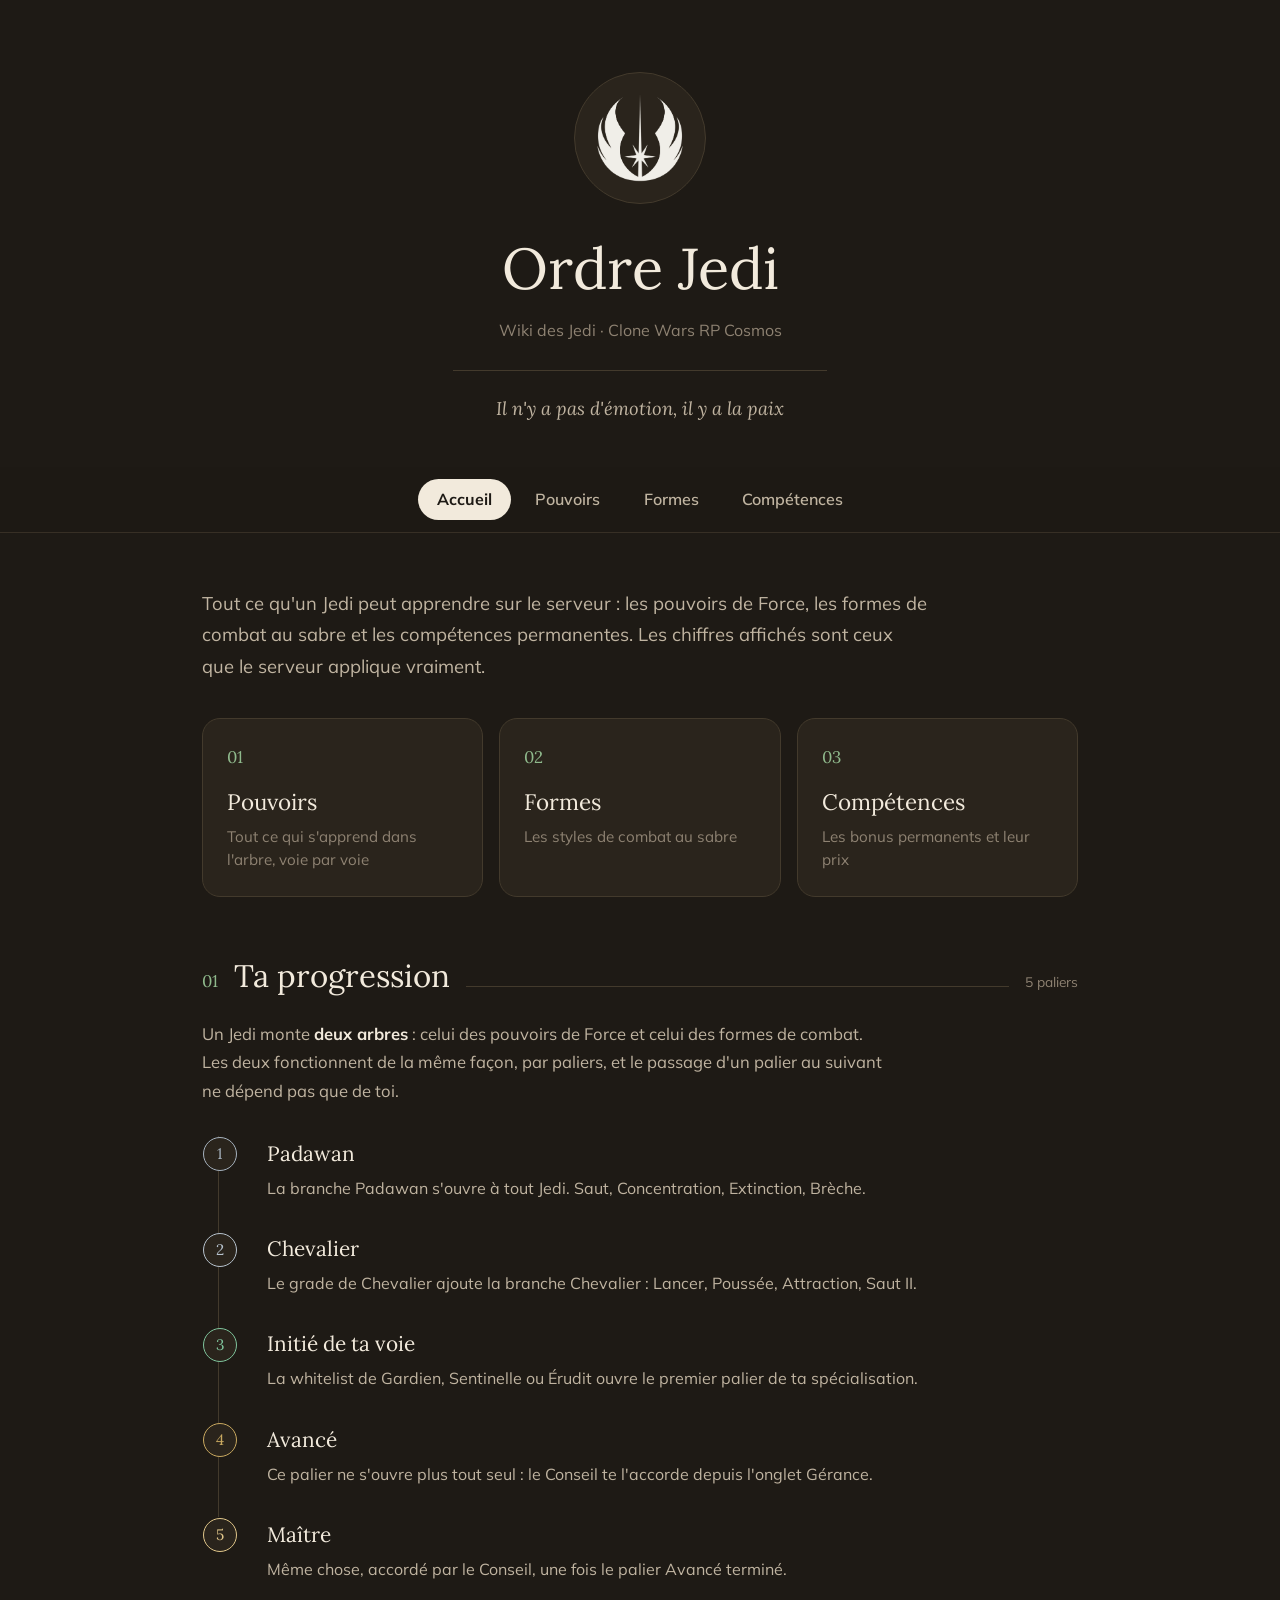
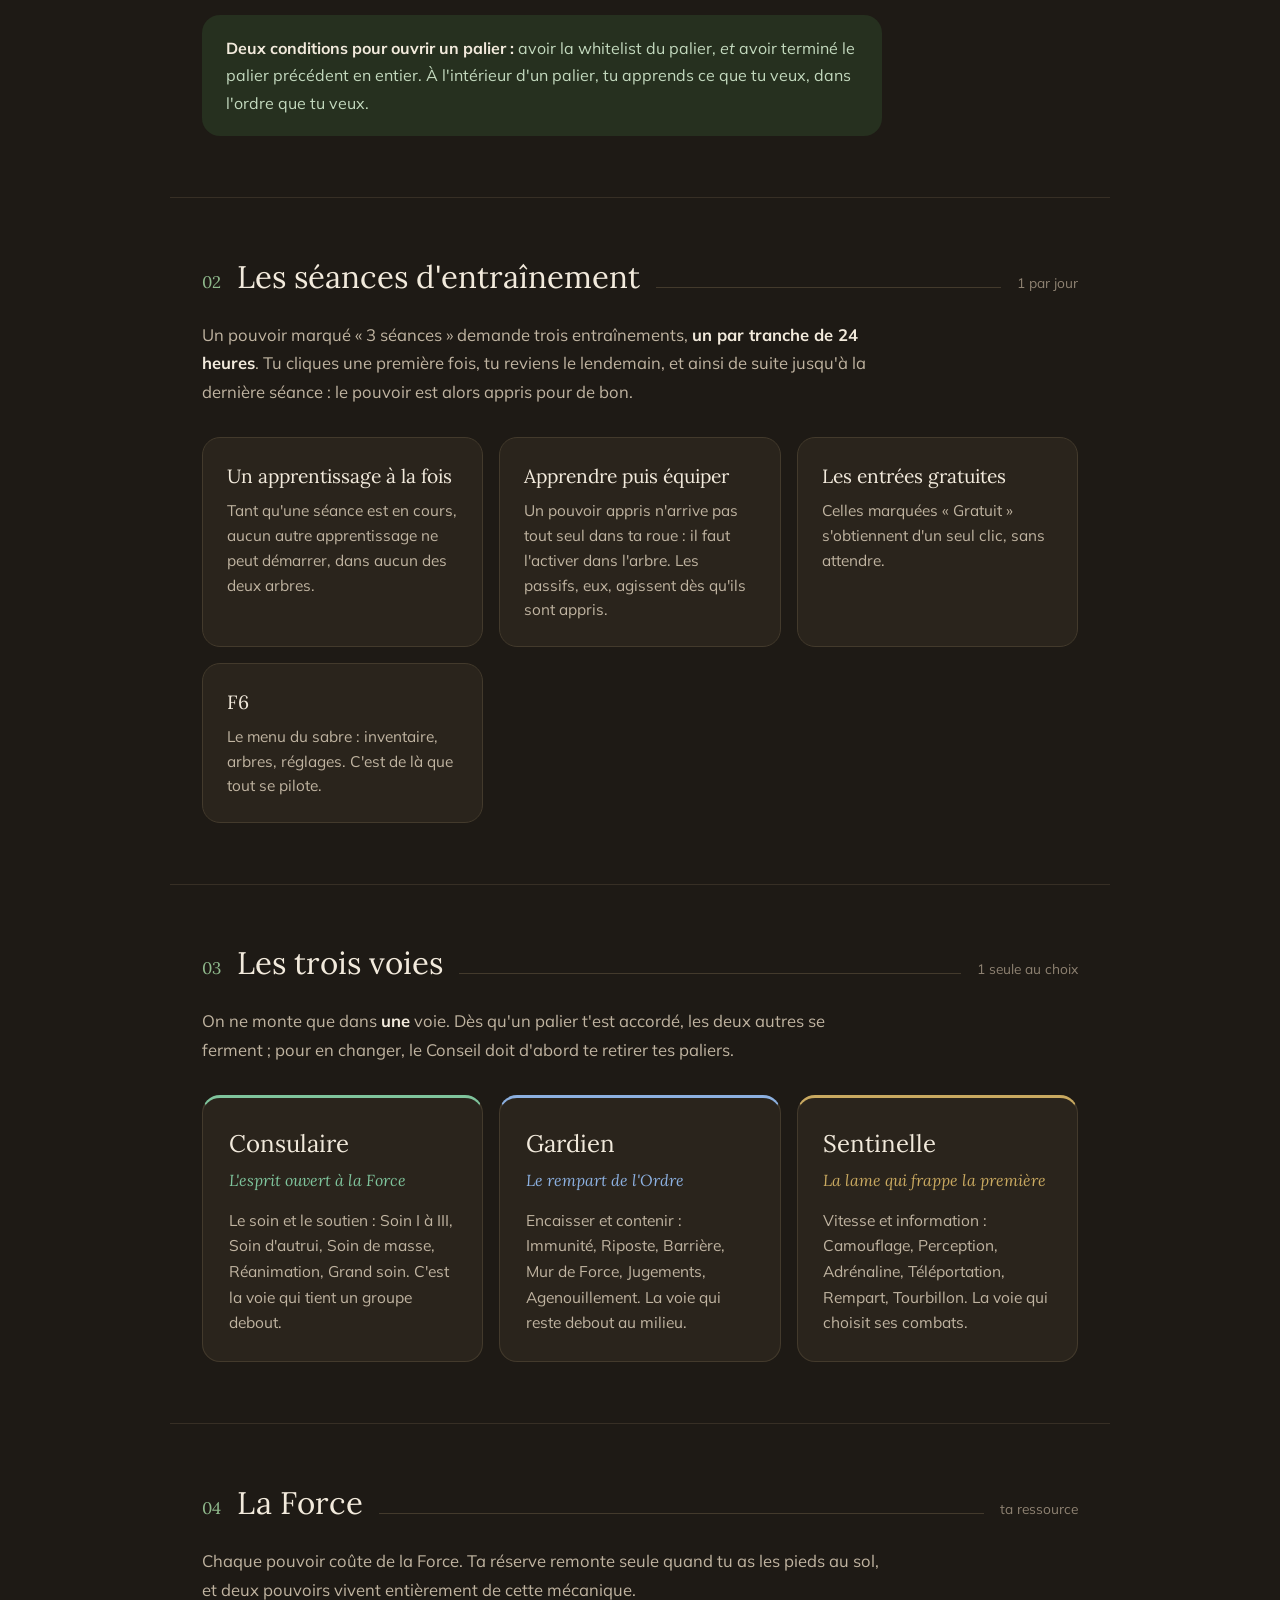
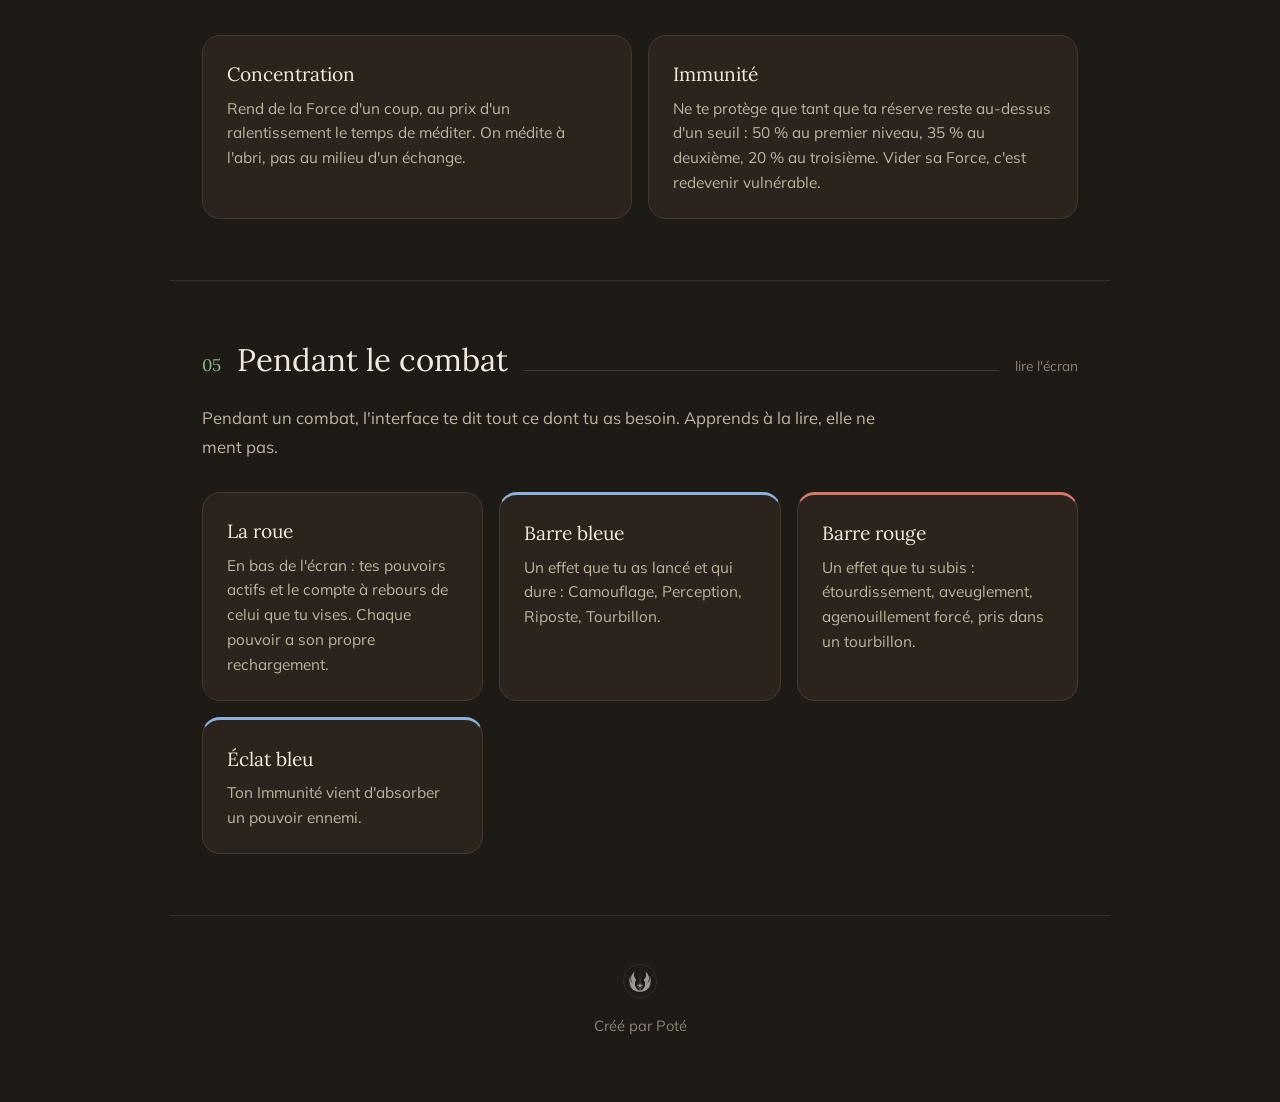
==== commit 180ad73b: "Brun sombre, Lora a la place de Fraunces, pastilles retirees Trois retours d'un coup : - le fond eta" ====
--- a/index.html
+++ b/index.html
@@ -5,18 +5,18 @@
 <meta name="viewport" content="width=device-width, initial-scale=1">
 <title>Wiki Jedi</title>
 <meta name="description" content="Le wiki des Jedi du Clone Wars RP Cosmos : pouvoirs de Force, formes de combat, compétences et progression.">
-<meta name="theme-color" content="#E8DCC8">
-<link rel="icon" type="image/png" href="logo-encre.png">
-<style>html,body{background:#E8DCC8;}</style>
+<meta name="theme-color" content="#1E1A15">
+<link rel="icon" type="image/png" href="logo-clair.png">
+<style>html,body{background:#1E1A15;}</style>
 <link rel="preconnect" href="https://fonts.googleapis.com">
 <link rel="preconnect" href="https://fonts.gstatic.com" crossorigin>
-<link href="https://fonts.googleapis.com/css2?family=Fraunces:ital,opsz,wght@0,9..144,300;0,9..144,400;0,9..144,500;1,9..144,300&family=Mulish:wght@400;500;600;700&display=swap" rel="stylesheet">
-<link rel="stylesheet" href="style.css?v=9">
+<link href="https://fonts.googleapis.com/css2?family=Lora:ital,wght@0,400;0,500;1,400&family=Mulish:wght@400;500;600;700&display=swap" rel="stylesheet">
+<link rel="stylesheet" href="style.css?v=10">
 </head>
 <body>
 
 <header class="chapeau">
-  <div class="embleme"><img src="logo-encre.png" alt="Emblème de l'Ordre Jedi"></div>
+  <div class="embleme"><img src="logo-clair.png" alt="Emblème de l'Ordre Jedi"></div>
   <h1 class="titre-site">Ordre Jedi</h1>
   <p class="sous-titre">Wiki des Jedi · Clone Wars RP Cosmos</p>
   <p class="devise">Il n'y a pas d'émotion, il y a la paix</p>
@@ -52,11 +52,11 @@
       </div>
         <p class="intro-section">Un Jedi monte <strong>deux arbres</strong> : celui des pouvoirs de Force et celui des formes de combat. Les deux fonctionnent de la même façon, par paliers, et le passage d'un palier au suivant ne dépend pas que de toi.</p>
         <ol class="echelle">
-          <li style="--voie:#6E7A88"><h3>Padawan</h3><p>La branche Padawan s'ouvre à tout Jedi. Saut, Concentration, Extinction, Brèche.</p></li>
-          <li style="--voie:#5F7283"><h3>Chevalier</h3><p>Le grade de Chevalier ajoute la branche Chevalier : Lancer, Poussée, Attraction, Saut II.</p></li>
-          <li style="--voie:#4E8F6A"><h3>Initié de ta voie</h3><p>La whitelist de Gardien, Sentinelle ou Érudit ouvre le premier palier de ta spécialisation.</p></li>
-          <li style="--voie:#8B6D22"><h3>Avancé</h3><p>Ce palier ne s'ouvre plus tout seul : le Conseil te l'accorde depuis l'onglet Gérance.</p></li>
-          <li style="--voie:#A8862A"><h3>Maître</h3><p>Même chose, accordé par le Conseil, une fois le palier Avancé terminé.</p></li>
+          <li style="--voie:#A6B2BE"><h3>Padawan</h3><p>La branche Padawan s'ouvre à tout Jedi. Saut, Concentration, Extinction, Brèche.</p></li>
+          <li style="--voie:#B7C3CE"><h3>Chevalier</h3><p>Le grade de Chevalier ajoute la branche Chevalier : Lancer, Poussée, Attraction, Saut II.</p></li>
+          <li style="--voie:#7FC49C"><h3>Initié de ta voie</h3><p>La whitelist de Gardien, Sentinelle ou Érudit ouvre le premier palier de ta spécialisation.</p></li>
+          <li style="--voie:#C9A960"><h3>Avancé</h3><p>Ce palier ne s'ouvre plus tout seul : le Conseil te l'accorde depuis l'onglet Gérance.</p></li>
+          <li style="--voie:#E0C68A"><h3>Maître</h3><p>Même chose, accordé par le Conseil, une fois le palier Avancé terminé.</p></li>
         </ol>
         <div class="note"><strong>Deux conditions pour ouvrir un palier :</strong> avoir la whitelist du palier, <em>et</em> avoir terminé le palier précédent en entier. À l'intérieur d'un palier, tu apprends ce que tu veux, dans l'ordre que tu veux.</div>
       </section>
@@ -86,9 +86,9 @@
       </div>
         <p class="intro-section">On ne monte que dans <strong>une</strong> voie. Dès qu'un palier t'est accordé, les deux autres se ferment ; pour en changer, le Conseil doit d'abord te retirer tes paliers.</p>
         <div class="grille-voies">
-          <div class="voie" style="--voie:#4E8F6A"><h3>Consulaire</h3><p class="devise-voie">L'esprit ouvert à la Force</p><p>Le soin et le soutien : Soin I à III, Soin d'autrui, Soin de masse, Réanimation, Grand soin. C'est la voie qui tient un groupe debout.</p></div>
-          <div class="voie" style="--voie:#4F7BB5"><h3>Gardien</h3><p class="devise-voie">Le rempart de l'Ordre</p><p>Encaisser et contenir : Immunité, Riposte, Barrière, Mur de Force, Jugements, Agenouillement. La voie qui reste debout au milieu.</p></div>
-          <div class="voie" style="--voie:#8B6D22"><h3>Sentinelle</h3><p class="devise-voie">La lame qui frappe la première</p><p>Vitesse et information : Camouflage, Perception, Adrénaline, Téléportation, Rempart, Tourbillon. La voie qui choisit ses combats.</p></div>
+          <div class="voie" style="--voie:#7FC49C"><h3>Consulaire</h3><p class="devise-voie">L'esprit ouvert à la Force</p><p>Le soin et le soutien : Soin I à III, Soin d'autrui, Soin de masse, Réanimation, Grand soin. C'est la voie qui tient un groupe debout.</p></div>
+          <div class="voie" style="--voie:#8CB0E0"><h3>Gardien</h3><p class="devise-voie">Le rempart de l'Ordre</p><p>Encaisser et contenir : Immunité, Riposte, Barrière, Mur de Force, Jugements, Agenouillement. La voie qui reste debout au milieu.</p></div>
+          <div class="voie" style="--voie:#C9A960"><h3>Sentinelle</h3><p class="devise-voie">La lame qui frappe la première</p><p>Vitesse et information : Camouflage, Perception, Adrénaline, Téléportation, Rempart, Tourbillon. La voie qui choisit ses combats.</p></div>
         </div>
       </section>
 
@@ -126,13 +126,12 @@
       <header class="tete-rubrique">
         <h2 class="titre-rubrique">Les pouvoirs</h2>
         <p class="intro-rubrique">Les pouvoirs de Force présents dans l&#x27;arbre, avec leur coût, leur rechargement et le nombre de séances. Ceux qui n&#x27;y figurent pas ne sont apprenables par personne.</p>
-        <nav class="ancres"><a href="#padawan" style="--voie:#6E7A88">Padawan Jedi</a><a href="#chevalier" style="--voie:#5F7283">Chevalier Jedi</a><a href="#consulaire_i" style="--voie:#4E8F6A">Consulaire · Initié</a><a href="#consulaire_a" style="--voie:#3F7F5B">Consulaire · Avancé</a><a href="#consulaire_m" style="--voie:#33704E">Consulaire · Maître</a><a href="#gardien_i" style="--voie:#4F7BB5">Gardien · Initié</a><a href="#gardien_a" style="--voie:#416BA3">Gardien · Avancé</a><a href="#gardien_m" style="--voie:#355B90">Gardien · Maître</a><a href="#sentinelle_i" style="--voie:#9C7C2E">Sentinelle · Initié</a><a href="#sentinelle_a" style="--voie:#8B6D22">Sentinelle · Avancé</a><a href="#sentinelle_m" style="--voie:#7A5E1A">Sentinelle · Maître</a><a href="#conseil" style="--voie:#A8862A">Conseil Jedi</a></nav>
       </header>
       <div class="recherche">
         <input type="search" class="filtre" placeholder="Chercher un pouvoir, un effet, un coût..." autocomplete="off">
         <span class="compte"></span>
       </div>
-      <section class="section-voie" id="padawan" style="--voie:#6E7A88">
+      <section class="section-voie" id="padawan" style="--voie:#A6B2BE">
       <div class="tete-section">
         <span class="num-section">01</span>
         <h2 class="titre-section">Padawan Jedi</h2>
@@ -140,24 +139,24 @@
         <span class="compte-section">4 pouvoirs</span>
       </div>
         <p class="intro-section">Le tronc commun, avant toute spécialisation.</p>
-        <div class="grille-cartes"><article class="carte" style="--voie:#6E7A88">
+        <div class="grille-cartes"><article class="carte" style="--voie:#A6B2BE">
   <div class="carte-tete"><h3>Saut</h3><span class="badge">Gratuit</span></div>
   <div class="chips"><span class="chip"><span class="cle">Coût</span>45 de Force</span><span class="chip"><span class="cle">Rechargement</span>2 s</span></div>
   <p>Bond en avant propulsé par la Force. Une onde de choc part au décollage (25 dégâts) et à l'arrivée (50 dégâts) dans un rayon de 200. Aucune chute ne te blesse pendant les 15 s qui suivent.</p>
-</article><article class="carte" style="--voie:#6E7A88">
+</article><article class="carte" style="--voie:#A6B2BE">
   <div class="carte-tete"><h3>Concentration</h3><span class="badge">3 séances</span></div>
   <div class="chips"><span class="chip"><span class="cle">Coût</span>gratuit</span><span class="chip"><span class="cle">Rechargement</span>10 s</span></div>
   <p>Rend 25 points de Force. Tu es ralenti de moitié pendant 15 s : on médite à l'abri, pas au milieu d'un échange.</p>
-</article><article class="carte" style="--voie:#6E7A88">
+</article><article class="carte" style="--voie:#A6B2BE">
   <div class="carte-tete"><h3>Extinction</h3><span class="badge">2 séances</span></div>
   <div class="chips"><span class="chip"><span class="cle">Coût</span>20 de Force</span><span class="chip"><span class="cle">Rechargement</span>aucun</span></div>
   <p>Éteint les flammes sur la cible visée.</p>
-</article><article class="carte" style="--voie:#6E7A88">
+</article><article class="carte" style="--voie:#A6B2BE">
   <div class="carte-tete"><h3>Brèche</h3><span class="badge">2 séances</span></div>
   <div class="chips"><span class="chip"><span class="cle">Coût</span>gratuit</span><span class="chip"><span class="cle">Rechargement</span>2 s</span></div>
   <p>Ouvre une porte verrouillée à moins de 150 unités. Rien ne se consomme si tu ne vises pas une porte.</p>
 </article></div>
-      </section>      <section class="section-voie" id="chevalier" style="--voie:#5F7283">
+      </section>      <section class="section-voie" id="chevalier" style="--voie:#B7C3CE">
       <div class="tete-section">
         <span class="num-section">02</span>
         <h2 class="titre-section">Chevalier Jedi</h2>
@@ -165,24 +164,24 @@
         <span class="compte-section">4 pouvoirs</span>
       </div>
         <p class="intro-section">Ce qu&#x27;un Chevalier ajoute au tronc commun.</p>
-        <div class="grille-cartes"><article class="carte" style="--voie:#5F7283">
+        <div class="grille-cartes"><article class="carte" style="--voie:#B7C3CE">
   <div class="carte-tete"><h3>Lancer</h3><span class="badge">3 séances</span></div>
   <div class="chips"><span class="chip"><span class="cle">Coût</span>gratuit</span><span class="chip"><span class="cle">Rechargement</span>1 s</span></div>
   <p>Projette l'objet que tu tiens par la Force.</p>
-</article><article class="carte" style="--voie:#5F7283">
+</article><article class="carte" style="--voie:#B7C3CE">
   <div class="carte-tete"><h3>Attraction</h3><span class="badge">3 séances</span></div>
   <div class="chips"><span class="chip"><span class="cle">Coût</span>10 de Force</span><span class="chip"><span class="cle">Rechargement</span>1 s</span></div>
   <p>Attire vers toi ce que tu vises, jusqu'à 200 unités.</p>
-</article><article class="carte" style="--voie:#5F7283">
+</article><article class="carte" style="--voie:#B7C3CE">
   <div class="carte-tete"><h3>Poussée</h3><span class="badge">3 séances</span></div>
   <div class="chips"><span class="chip"><span class="cle">Coût</span>10 de Force</span><span class="chip"><span class="cle">Rechargement</span>1 s</span></div>
   <p>Repousse devant toi, jusqu'à 800 unités. Aucun dégât : c'est du déplacement.</p>
-</article><article class="carte" style="--voie:#5F7283">
+</article><article class="carte" style="--voie:#B7C3CE">
   <div class="carte-tete"><h3>Saut II</h3><span class="badge">3 séances</span></div>
   <div class="chips"><span class="chip"><span class="cle">Coût</span>45 de Force</span><span class="chip"><span class="cle">Rechargement</span>2 s</span></div>
   <p>Même bond, plus haut. Utile pour franchir un mur ou décrocher d'un combat.</p>
 </article></div>
-      </section>      <section class="section-voie" id="consulaire_i" style="--voie:#4E8F6A">
+      </section>      <section class="section-voie" id="consulaire_i" style="--voie:#7FC49C">
       <div class="tete-section">
         <span class="num-section">03</span>
         <h2 class="titre-section">Consulaire · Initié</h2>
@@ -190,56 +189,56 @@
         <span class="compte-section">12 pouvoirs</span>
       </div>
         <p class="intro-section">L&#x27;esprit ouvert à la Force : soigner, soutenir, tenir le groupe debout.</p>
-        <div class="grille-cartes"><article class="carte" style="--voie:#4E8F6A">
+        <div class="grille-cartes"><article class="carte" style="--voie:#7FC49C">
   <div class="carte-tete"><h3>Concentration avancée</h3><span class="badge">4 séances</span></div>
   <div class="chips"><span class="chip"><span class="cle">Coût</span>gratuit</span><span class="chip"><span class="cle">Rechargement</span>10 s</span></div>
   <p>Rend 40 points de Force, avec un ralentissement un peu plus court (10 s).</p>
-</article><article class="carte" style="--voie:#4E8F6A">
+</article><article class="carte" style="--voie:#7FC49C">
   <div class="carte-tete"><h3>Soin</h3><span class="badge">1 séance</span></div>
   <div class="chips"><span class="chip"><span class="cle">Coût</span>25 de Force</span><span class="chip"><span class="cle">Rechargement</span>4 s</span></div>
   <p>Rend 200 PV, sur toi. Sans effet si tu es déjà au maximum, et rien n'est consommé dans ce cas.</p>
-</article><article class="carte" style="--voie:#4E8F6A">
+</article><article class="carte" style="--voie:#7FC49C">
   <div class="carte-tete"><h3>Soin d&#x27;autrui</h3><span class="badge">2 séances</span></div>
   <div class="chips"><span class="chip"><span class="cle">Coût</span>10 de Force</span><span class="chip"><span class="cle">Rechargement</span>6 s</span></div>
   <p>Rend 500 PV au joueur visé, à moins de 300 unités. C'est le soin d'appoint du groupe.</p>
-</article><article class="carte" style="--voie:#4E8F6A">
+</article><article class="carte" style="--voie:#7FC49C">
   <div class="carte-tete"><h3>Attraction II</h3><span class="badge">1 séance</span></div>
   <div class="chips"><span class="chip"><span class="cle">Coût</span>20 de Force</span><span class="chip"><span class="cle">Rechargement</span>1 s</span></div>
   <p>Attire plus loin (500) et plus fort.</p>
-</article><article class="carte" style="--voie:#4E8F6A">
+</article><article class="carte" style="--voie:#7FC49C">
   <div class="carte-tete"><h3>Poussée II</h3><span class="badge">1 séance</span></div>
   <div class="chips"><span class="chip"><span class="cle">Coût</span>20 de Force</span><span class="chip"><span class="cle">Rechargement</span>1 s</span></div>
   <p>Repousse deux fois plus fort.</p>
-</article><article class="carte" style="--voie:#4E8F6A">
+</article><article class="carte" style="--voie:#7FC49C">
   <div class="carte-tete"><h3>Saisie</h3><span class="badge">2 séances</span></div>
   <div class="chips"><span class="chip"><span class="cle">Coût</span>4 de Force par seconde</span><span class="chip"><span class="cle">Rechargement</span>5 s entre deux prises</span></div>
   <p>Soulève une cible à distance (600) et la maintient tant que tu tiens la touche.</p>
-</article><article class="carte" style="--voie:#4E8F6A">
+</article><article class="carte" style="--voie:#7FC49C">
   <div class="carte-tete"><h3>Perception</h3><span class="badge">2 séances</span></div>
   <div class="chips"><span class="chip"><span class="cle">Coût</span>50 de Force</span><span class="chip"><span class="cle">Rechargement</span>1 s</span></div>
   <p>Tu vois les présences à travers les murs pendant 10 s, jusqu'à 800 unités, avec leur vie.</p>
-</article><article class="carte" style="--voie:#4E8F6A">
+</article><article class="carte" style="--voie:#7FC49C">
   <div class="carte-tete"><h3>Barrière</h3><span class="badge">2 séances</span></div>
   <div class="chips"><span class="chip"><span class="cle">Coût</span>50 de Force</span><span class="chip"><span class="cle">Rechargement</span>10 s</span></div>
   <p>Bouclier personnel qui encaisse à ta place.</p>
-</article><article class="carte" style="--voie:#4E8F6A">
+</article><article class="carte" style="--voie:#7FC49C">
   <div class="carte-tete"><h3>Barrière de Force : Mur</h3><span class="badge">3 séances</span></div>
   <div class="chips"><span class="chip"><span class="cle">Coût</span>10 de Force à l&#x27;ouverture</span><span class="chip"><span class="cle">Rechargement</span>10 s après la fin</span></div>
   <p>Mur de Force devant toi. Ce qui vient du dehors ne blesse plus ceux qui sont derrière, et chaque coup absorbé te coûte de la Force. Il tient 30 s au maximum.</p>
-</article><article class="carte" style="--voie:#4E8F6A">
+</article><article class="carte" style="--voie:#7FC49C">
   <div class="carte-tete"><h3>Jugement I</h3><span class="badge">3 séances</span></div>
   <div class="chips"><span class="chip"><span class="cle">Coût</span>7 de Force par impulsion</span><span class="chip"><span class="cle">Rechargement</span>1 s</span></div>
   <p>Éclair de jugement bleu, 40 dégâts par impulsion, dans un cône de 14° jusqu'à 700 unités. Se maintient 3,5 s.</p>
-</article><article class="carte" style="--voie:#4E8F6A">
+</article><article class="carte" style="--voie:#7FC49C">
   <div class="carte-tete"><h3>Démantèlement</h3><span class="badge">3 séances</span></div>
   <div class="chips"><span class="chip"><span class="cle">Coût</span>10 de Force</span><span class="chip"><span class="cle">Rechargement</span>6 s</span></div>
   <p>Se charge en maintenant la touche : jusqu'à 350 dégâts sur ce que tu vises à moins de 400 unités. Plus tu charges, plus ça frappe fort.</p>
-</article><article class="carte" style="--voie:#4E8F6A">
+</article><article class="carte" style="--voie:#7FC49C">
   <div class="carte-tete"><h3>Soin de masse</h3><span class="badge">4 séances</span></div>
   <div class="chips"><span class="chip"><span class="cle">Coût</span>5 de Force par personne</span><span class="chip"><span class="cle">Rechargement</span>15 s</span></div>
   <p>Soigne 30 % des PV maximum de chaque joueur dans un rayon de 200, et continue pendant 3,5 s tant que tu maintiens.</p>
 </article></div>
-      </section>      <section class="section-voie" id="consulaire_a" style="--voie:#3F7F5B">
+      </section>      <section class="section-voie" id="consulaire_a" style="--voie:#6EB78C">
       <div class="tete-section">
         <span class="num-section">04</span>
         <h2 class="titre-section">Consulaire · Avancé</h2>
@@ -247,52 +246,52 @@
         <span class="compte-section">11 pouvoirs</span>
       </div>
 
-        <div class="grille-cartes"><article class="carte" style="--voie:#3F7F5B">
+        <div class="grille-cartes"><article class="carte" style="--voie:#6EB78C">
   <div class="carte-tete"><h3>Perception [Avancé]</h3><span class="badge">2 séances</span></div>
   <div class="chips"><span class="chip"><span class="cle">Coût</span>40 de Force</span><span class="chip"><span class="cle">Rechargement</span>1 s</span></div>
   <p>15 s de vision, jusqu'à 1600 unités.</p>
-</article><article class="carte" style="--voie:#3F7F5B">
+</article><article class="carte" style="--voie:#6EB78C">
   <div class="carte-tete"><h3>Réanimation</h3><span class="badge">2 séances</span></div>
   <div class="chips"><span class="chip"><span class="cle">Coût</span>100 de Force</span><span class="chip"><span class="cle">Rechargement</span>5 s</span></div>
   <p>Rappelle un allié tombé, à l'endroit de son corps. Vise le corps. Le rechargement ne part que si la réanimation réussit.</p>
-</article><article class="carte" style="--voie:#3F7F5B">
+</article><article class="carte" style="--voie:#6EB78C">
   <div class="carte-tete"><h3>Soin II</h3><span class="badge">3 séances</span></div>
   <div class="chips"><span class="chip"><span class="cle">Coût</span>35 de Force</span><span class="chip"><span class="cle">Rechargement</span>6 s</span></div>
   <p>Rend 500 PV, sur toi.</p>
-</article><article class="carte" style="--voie:#3F7F5B">
+</article><article class="carte" style="--voie:#6EB78C">
   <div class="carte-tete"><h3>Embrasement</h3><span class="badge">2 séances</span></div>
   <div class="chips"><span class="chip"><span class="cle">Coût</span>50 de Force</span><span class="chip"><span class="cle">Rechargement</span>5 s</span></div>
   <p>Embrase la cible visée à moins de 200 unités.</p>
-</article><article class="carte" style="--voie:#3F7F5B">
+</article><article class="carte" style="--voie:#6EB78C">
   <div class="carte-tete"><h3>Tourbillon</h3><span class="badge">3 séances</span></div>
   <div class="chips"><span class="chip"><span class="cle">Coût</span>35 de Force</span><span class="chip"><span class="cle">Rechargement</span>20 s</span></div>
   <p>Pose un vortex au sol jusqu'à 800 unités. Il aspire tout, fait monter les gens dans les airs pendant 3 s, inflige 200 dégâts au sommet puis les éjecte. L'Immunité ne protège pas de ce pouvoir.</p>
-</article><article class="carte" style="--voie:#3F7F5B">
+</article><article class="carte" style="--voie:#6EB78C">
   <div class="carte-tete"><h3>Immunité</h3><span class="badge">3 séances</span></div>
   <div class="chips"><span class="chip"><span class="cle">Coût</span>passif</span><span class="chip"><span class="cle">Rechargement</span>aucun</span></div>
   <p>Tant que ta Force dépasse 50 %, les pouvoirs de Force lancés sur toi n'ont aucun effet et t'en rendent un peu. Rien à activer : il suffit de l'apprendre.</p>
-</article><article class="carte" style="--voie:#3F7F5B">
+</article><article class="carte" style="--voie:#6EB78C">
   <div class="carte-tete"><h3>Barrière de Force : Dôme</h3><span class="badge">4 séances</span></div>
   <div class="chips"><span class="chip"><span class="cle">Coût</span>10 de Force à l&#x27;ouverture</span><span class="chip"><span class="cle">Rechargement</span>10 s après la fin</span></div>
   <p>Dôme de protection autour de toi. Les tirs venus de l'extérieur n'atteignent plus ceux qui sont dedans, à ton prix en Force. Il tient 30 s au maximum.</p>
-</article><article class="carte" style="--voie:#3F7F5B">
+</article><article class="carte" style="--voie:#6EB78C">
   <div class="carte-tete"><h3>Assaut télékinétique</h3><span class="badge">4 séances</span></div>
   <div class="chips"><span class="chip"><span class="cle">Coût</span>50 de Force</span><span class="chip"><span class="cle">Rechargement</span>8 s</span></div>
   <p>Arrache un rocher et le projette sur ta cible.</p>
-</article><article class="carte" style="--voie:#3F7F5B">
+</article><article class="carte" style="--voie:#6EB78C">
   <div class="carte-tete"><h3>Jugement II</h3><span class="badge">3 séances</span></div>
   <div class="chips"><span class="chip"><span class="cle">Coût</span>7 de Force par impulsion</span><span class="chip"><span class="cle">Rechargement</span>1 s</span></div>
   <p>Éclair vert, 55 dégâts par impulsion.</p>
-</article><article class="carte" style="--voie:#3F7F5B">
+</article><article class="carte" style="--voie:#6EB78C">
   <div class="carte-tete"><h3>Agenouillement [Ciblé]</h3><span class="badge">3 séances</span></div>
   <div class="chips"><span class="chip"><span class="cle">Coût</span>25 de Force</span><span class="chip"><span class="cle">Rechargement</span>2 s</span></div>
   <p>Force la cible visée à rester à genoux tant que tu maintiens la touche.</p>
-</article><article class="carte" style="--voie:#3F7F5B">
+</article><article class="carte" style="--voie:#6EB78C">
   <div class="carte-tete"><h3>Rempart</h3><span class="badge">4 séances</span></div>
   <div class="chips"><span class="chip"><span class="cle">Coût</span>24 de Force</span><span class="chip"><span class="cle">Rechargement</span>10 s</span></div>
   <p>Rempart : tu échanges ta position avec un joueur proche (300 unités).</p>
 </article></div>
-      </section>      <section class="section-voie" id="consulaire_m" style="--voie:#33704E">
+      </section>      <section class="section-voie" id="consulaire_m" style="--voie:#5FA87D">
       <div class="tete-section">
         <span class="num-section">05</span>
         <h2 class="titre-section">Consulaire · Maître</h2>
@@ -300,40 +299,40 @@
         <span class="compte-section">8 pouvoirs</span>
       </div>
 
-        <div class="grille-cartes"><article class="carte" style="--voie:#33704E">
+        <div class="grille-cartes"><article class="carte" style="--voie:#5FA87D">
   <div class="carte-tete"><h3>Grand soin</h3><span class="badge">2 séances</span></div>
   <div class="chips"><span class="chip"><span class="cle">Coût</span>40 de Force</span><span class="chip"><span class="cle">Rechargement</span>15 s</span></div>
   <p>Remet toute ta vie d'un coup. C'est le soin d'urgence, il coûte une vraie réserve.</p>
-</article><article class="carte" style="--voie:#33704E">
+</article><article class="carte" style="--voie:#5FA87D">
   <div class="carte-tete"><h3>Soin III</h3><span class="badge">4 séances</span></div>
   <div class="chips"><span class="chip"><span class="cle">Coût</span>45 de Force</span><span class="chip"><span class="cle">Rechargement</span>10 s</span></div>
   <p>Rend 700 PV, sur toi.</p>
-</article><article class="carte" style="--voie:#33704E">
+</article><article class="carte" style="--voie:#5FA87D">
   <div class="carte-tete"><h3>Perception [Maîtrisé]</h3><span class="badge">3 séances</span></div>
   <div class="chips"><span class="chip"><span class="cle">Coût</span>35 de Force</span><span class="chip"><span class="cle">Rechargement</span>1 s</span></div>
   <p>25 s de vision, jusqu'à 2400 unités.</p>
-</article><article class="carte" style="--voie:#33704E">
+</article><article class="carte" style="--voie:#5FA87D">
   <div class="carte-tete"><h3>Téléportation</h3><span class="badge">3 séances</span></div>
   <div class="chips"><span class="chip"><span class="cle">Coût</span>20 de Force</span><span class="chip"><span class="cle">Rechargement</span>2 s</span></div>
   <p>Tu te projettes jusqu'à 1500 unités devant toi, en te rattrapant aux rebords.</p>
-</article><article class="carte" style="--voie:#33704E">
+</article><article class="carte" style="--voie:#5FA87D">
   <div class="carte-tete"><h3>Grande poussée</h3><span class="badge">5 séances</span></div>
   <div class="chips"><span class="chip"><span class="cle">Coût</span>40 de Force</span><span class="chip"><span class="cle">Rechargement</span>1 s</span></div>
   <p>Souffle large : tout ce qui est devant toi part à 900 unités, très vite. Aucun dégât direct.</p>
-</article><article class="carte" style="--voie:#33704E">
+</article><article class="carte" style="--voie:#5FA87D">
   <div class="carte-tete"><h3>Grande attraction</h3><span class="badge">5 séances</span></div>
   <div class="chips"><span class="chip"><span class="cle">Coût</span>40 de Force</span><span class="chip"><span class="cle">Rechargement</span>1 s</span></div>
   <p>Attire violemment tout ce qui est devant toi, jusqu'à 900 unités.</p>
-</article><article class="carte" style="--voie:#33704E">
+</article><article class="carte" style="--voie:#5FA87D">
   <div class="carte-tete"><h3>Jugement III</h3><span class="badge">3 séances</span></div>
   <div class="chips"><span class="chip"><span class="cle">Coût</span>7 de Force par impulsion</span><span class="chip"><span class="cle">Rechargement</span>1 s</span></div>
   <p>Éclair violet, 70 dégâts par impulsion.</p>
-</article><article class="carte" style="--voie:#33704E">
+</article><article class="carte" style="--voie:#5FA87D">
   <div class="carte-tete"><h3>Agenouillement</h3><span class="badge">5 séances</span></div>
   <div class="chips"><span class="chip"><span class="cle">Coût</span>25 de Force</span><span class="chip"><span class="cle">Rechargement</span>15 s</span></div>
   <p>Met à genoux tout le monde dans un rayon de 300 pendant 6 s.</p>
 </article></div>
-      </section>      <section class="section-voie" id="gardien_i" style="--voie:#4F7BB5">
+      </section>      <section class="section-voie" id="gardien_i" style="--voie:#8CB0E0">
       <div class="tete-section">
         <span class="num-section">06</span>
         <h2 class="titre-section">Gardien · Initié</h2>
@@ -341,44 +340,44 @@
         <span class="compte-section">9 pouvoirs</span>
       </div>
         <p class="intro-section">Le rempart de l&#x27;Ordre : encaisser, protéger, contenir.</p>
-        <div class="grille-cartes"><article class="carte" style="--voie:#4F7BB5">
+        <div class="grille-cartes"><article class="carte" style="--voie:#8CB0E0">
   <div class="carte-tete"><h3>Concentration avancée</h3><span class="badge">2 séances</span></div>
   <div class="chips"><span class="chip"><span class="cle">Coût</span>gratuit</span><span class="chip"><span class="cle">Rechargement</span>10 s</span></div>
   <p>Rend 40 points de Force, avec un ralentissement un peu plus court (10 s).</p>
-</article><article class="carte" style="--voie:#4F7BB5">
+</article><article class="carte" style="--voie:#8CB0E0">
   <div class="carte-tete"><h3>Attraction II</h3><span class="badge">2 séances</span></div>
   <div class="chips"><span class="chip"><span class="cle">Coût</span>20 de Force</span><span class="chip"><span class="cle">Rechargement</span>1 s</span></div>
   <p>Attire plus loin (500) et plus fort.</p>
-</article><article class="carte" style="--voie:#4F7BB5">
+</article><article class="carte" style="--voie:#8CB0E0">
   <div class="carte-tete"><h3>Poussée II</h3><span class="badge">2 séances</span></div>
   <div class="chips"><span class="chip"><span class="cle">Coût</span>20 de Force</span><span class="chip"><span class="cle">Rechargement</span>1 s</span></div>
   <p>Repousse deux fois plus fort.</p>
-</article><article class="carte" style="--voie:#4F7BB5">
+</article><article class="carte" style="--voie:#8CB0E0">
   <div class="carte-tete"><h3>Riposte</h3><span class="badge">2 séances</span></div>
   <div class="chips"><span class="chip"><span class="cle">Coût</span>20 de Force</span><span class="chip"><span class="cle">Rechargement</span>12 s</span></div>
   <p>Pendant 10 s, tu renvoies la moitié des dégâts reçus à celui qui te frappe, et tu n'en encaisses qu'une petite partie.</p>
-</article><article class="carte" style="--voie:#4F7BB5">
+</article><article class="carte" style="--voie:#8CB0E0">
   <div class="carte-tete"><h3>Immunité</h3><span class="badge">2 séances</span></div>
   <div class="chips"><span class="chip"><span class="cle">Coût</span>passif</span><span class="chip"><span class="cle">Rechargement</span>aucun</span></div>
   <p>Tant que ta Force dépasse 50 %, les pouvoirs de Force lancés sur toi n'ont aucun effet et t'en rendent un peu. Rien à activer : il suffit de l'apprendre.</p>
-</article><article class="carte" style="--voie:#4F7BB5">
+</article><article class="carte" style="--voie:#8CB0E0">
   <div class="carte-tete"><h3>Barrière</h3><span class="badge">2 séances</span></div>
   <div class="chips"><span class="chip"><span class="cle">Coût</span>50 de Force</span><span class="chip"><span class="cle">Rechargement</span>10 s</span></div>
   <p>Bouclier personnel qui encaisse à ta place.</p>
-</article><article class="carte" style="--voie:#4F7BB5">
+</article><article class="carte" style="--voie:#8CB0E0">
   <div class="carte-tete"><h3>Adrénaline</h3><span class="badge">2 séances</span></div>
   <div class="chips"><span class="chip"><span class="cle">Coût</span>2 de Force par seconde</span><span class="chip"><span class="cle">Rechargement</span>3 s</span></div>
   <p>+200 de vitesse de course tant que tu maintiens.</p>
-</article><article class="carte" style="--voie:#4F7BB5">
+</article><article class="carte" style="--voie:#8CB0E0">
   <div class="carte-tete"><h3>Saisie</h3><span class="badge">3 séances</span></div>
   <div class="chips"><span class="chip"><span class="cle">Coût</span>4 de Force par seconde</span><span class="chip"><span class="cle">Rechargement</span>5 s entre deux prises</span></div>
   <p>Soulève une cible à distance (600) et la maintient tant que tu tiens la touche.</p>
-</article><article class="carte" style="--voie:#4F7BB5">
+</article><article class="carte" style="--voie:#8CB0E0">
   <div class="carte-tete"><h3>Perception</h3><span class="badge">4 séances</span></div>
   <div class="chips"><span class="chip"><span class="cle">Coût</span>50 de Force</span><span class="chip"><span class="cle">Rechargement</span>1 s</span></div>
   <p>Tu vois les présences à travers les murs pendant 10 s, jusqu'à 800 unités, avec leur vie.</p>
 </article></div>
-      </section>      <section class="section-voie" id="gardien_a" style="--voie:#416BA3">
+      </section>      <section class="section-voie" id="gardien_a" style="--voie:#7BA0D6">
       <div class="tete-section">
         <span class="num-section">07</span>
         <h2 class="titre-section">Gardien · Avancé</h2>
@@ -386,28 +385,28 @@
         <span class="compte-section">5 pouvoirs</span>
       </div>
 
-        <div class="grille-cartes"><article class="carte" style="--voie:#416BA3">
+        <div class="grille-cartes"><article class="carte" style="--voie:#7BA0D6">
   <div class="carte-tete"><h3>Barrière de Force : Mur</h3><span class="badge">2 séances</span></div>
   <div class="chips"><span class="chip"><span class="cle">Coût</span>10 de Force à l&#x27;ouverture</span><span class="chip"><span class="cle">Rechargement</span>10 s après la fin</span></div>
   <p>Mur de Force devant toi. Ce qui vient du dehors ne blesse plus ceux qui sont derrière, et chaque coup absorbé te coûte de la Force. Il tient 30 s au maximum.</p>
-</article><article class="carte" style="--voie:#416BA3">
+</article><article class="carte" style="--voie:#7BA0D6">
   <div class="carte-tete"><h3>Jugement II</h3><span class="badge">3 séances</span></div>
   <div class="chips"><span class="chip"><span class="cle">Coût</span>7 de Force par impulsion</span><span class="chip"><span class="cle">Rechargement</span>1 s</span></div>
   <p>Éclair vert, 55 dégâts par impulsion.</p>
-</article><article class="carte" style="--voie:#416BA3">
+</article><article class="carte" style="--voie:#7BA0D6">
   <div class="carte-tete"><h3>Immunité [Avancé]</h3><span class="badge">3 séances</span></div>
   <div class="chips"><span class="chip"><span class="cle">Coût</span>passif</span><span class="chip"><span class="cle">Rechargement</span>aucun</span></div>
   <p>Même protection, mais elle tient tant que ta Force dépasse 35 %.</p>
-</article><article class="carte" style="--voie:#416BA3">
+</article><article class="carte" style="--voie:#7BA0D6">
   <div class="carte-tete"><h3>Agenouillement [Ciblé]</h3><span class="badge">3 séances</span></div>
   <div class="chips"><span class="chip"><span class="cle">Coût</span>25 de Force</span><span class="chip"><span class="cle">Rechargement</span>2 s</span></div>
   <p>Force la cible visée à rester à genoux tant que tu maintiens la touche.</p>
-</article><article class="carte" style="--voie:#416BA3">
+</article><article class="carte" style="--voie:#7BA0D6">
   <div class="carte-tete"><h3>Assaut télékinétique</h3><span class="badge">6 séances</span></div>
   <div class="chips"><span class="chip"><span class="cle">Coût</span>50 de Force</span><span class="chip"><span class="cle">Rechargement</span>8 s</span></div>
   <p>Arrache un rocher et le projette sur ta cible.</p>
 </article></div>
-      </section>      <section class="section-voie" id="gardien_m" style="--voie:#355B90">
+      </section>      <section class="section-voie" id="gardien_m" style="--voie:#6A90C9">
       <div class="tete-section">
         <span class="num-section">08</span>
         <h2 class="titre-section">Gardien · Maître</h2>
@@ -415,28 +414,28 @@
         <span class="compte-section">5 pouvoirs</span>
       </div>
 
-        <div class="grille-cartes"><article class="carte" style="--voie:#355B90">
+        <div class="grille-cartes"><article class="carte" style="--voie:#6A90C9">
   <div class="carte-tete"><h3>Agenouillement</h3><span class="badge">5 séances</span></div>
   <div class="chips"><span class="chip"><span class="cle">Coût</span>25 de Force</span><span class="chip"><span class="cle">Rechargement</span>15 s</span></div>
   <p>Met à genoux tout le monde dans un rayon de 300 pendant 6 s.</p>
-</article><article class="carte" style="--voie:#355B90">
+</article><article class="carte" style="--voie:#6A90C9">
   <div class="carte-tete"><h3>Jugement Fulgurant</h3><span class="badge">4 séances</span></div>
   <div class="chips"><span class="chip"><span class="cle">Coût</span>40 de Force (50 requis)</span><span class="chip"><span class="cle">Rechargement</span>25 s</span></div>
   <p>Un éclair bleu frappe une cible unique jusqu'à 1000 unités : 40 dégâts, et elle tombe à genoux, immobilisée 6 s, entourée d'une aura électrique.</p>
-</article><article class="carte" style="--voie:#355B90">
+</article><article class="carte" style="--voie:#6A90C9">
   <div class="carte-tete"><h3>Immunité [Maîtrisé]</h3><span class="badge">5 séances</span></div>
   <div class="chips"><span class="chip"><span class="cle">Coût</span>passif</span><span class="chip"><span class="cle">Rechargement</span>aucun</span></div>
   <p>Même protection, jusqu'à 20 % de Force seulement.</p>
-</article><article class="carte" style="--voie:#355B90">
+</article><article class="carte" style="--voie:#6A90C9">
   <div class="carte-tete"><h3>Grande poussée</h3><span class="badge">5 séances</span></div>
   <div class="chips"><span class="chip"><span class="cle">Coût</span>40 de Force</span><span class="chip"><span class="cle">Rechargement</span>1 s</span></div>
   <p>Souffle large : tout ce qui est devant toi part à 900 unités, très vite. Aucun dégât direct.</p>
-</article><article class="carte" style="--voie:#355B90">
+</article><article class="carte" style="--voie:#6A90C9">
   <div class="carte-tete"><h3>Grande attraction</h3><span class="badge">5 séances</span></div>
   <div class="chips"><span class="chip"><span class="cle">Coût</span>40 de Force</span><span class="chip"><span class="cle">Rechargement</span>1 s</span></div>
   <p>Attire violemment tout ce qui est devant toi, jusqu'à 900 unités.</p>
 </article></div>
-      </section>      <section class="section-voie" id="sentinelle_i" style="--voie:#9C7C2E">
+      </section>      <section class="section-voie" id="sentinelle_i" style="--voie:#D7B978">
       <div class="tete-section">
         <span class="num-section">09</span>
         <h2 class="titre-section">Sentinelle · Initié</h2>
@@ -444,40 +443,40 @@
         <span class="compte-section">8 pouvoirs</span>
       </div>
         <p class="intro-section">La lame qui frappe la première : vitesse, discrétion, information.</p>
-        <div class="grille-cartes"><article class="carte" style="--voie:#9C7C2E">
+        <div class="grille-cartes"><article class="carte" style="--voie:#D7B978">
   <div class="carte-tete"><h3>Concentration avancée</h3><span class="badge">2 séances</span></div>
   <div class="chips"><span class="chip"><span class="cle">Coût</span>gratuit</span><span class="chip"><span class="cle">Rechargement</span>10 s</span></div>
   <p>Rend 40 points de Force, avec un ralentissement un peu plus court (10 s).</p>
-</article><article class="carte" style="--voie:#9C7C2E">
+</article><article class="carte" style="--voie:#D7B978">
   <div class="carte-tete"><h3>Saut III</h3><span class="badge">2 séances</span></div>
   <div class="chips"><span class="chip"><span class="cle">Coût</span>45 de Force</span><span class="chip"><span class="cle">Rechargement</span>2 s</span></div>
   <p>Le bond le plus haut des trois.</p>
-</article><article class="carte" style="--voie:#9C7C2E">
+</article><article class="carte" style="--voie:#D7B978">
   <div class="carte-tete"><h3>Adrénaline</h3><span class="badge">2 séances</span></div>
   <div class="chips"><span class="chip"><span class="cle">Coût</span>2 de Force par seconde</span><span class="chip"><span class="cle">Rechargement</span>3 s</span></div>
   <p>+200 de vitesse de course tant que tu maintiens.</p>
-</article><article class="carte" style="--voie:#9C7C2E">
+</article><article class="carte" style="--voie:#D7B978">
   <div class="carte-tete"><h3>Attraction II</h3><span class="badge">2 séances</span></div>
   <div class="chips"><span class="chip"><span class="cle">Coût</span>20 de Force</span><span class="chip"><span class="cle">Rechargement</span>1 s</span></div>
   <p>Attire plus loin (500) et plus fort.</p>
-</article><article class="carte" style="--voie:#9C7C2E">
+</article><article class="carte" style="--voie:#D7B978">
   <div class="carte-tete"><h3>Barrière</h3><span class="badge">2 séances</span></div>
   <div class="chips"><span class="chip"><span class="cle">Coût</span>50 de Force</span><span class="chip"><span class="cle">Rechargement</span>10 s</span></div>
   <p>Bouclier personnel qui encaisse à ta place.</p>
-</article><article class="carte" style="--voie:#9C7C2E">
+</article><article class="carte" style="--voie:#D7B978">
   <div class="carte-tete"><h3>Camouflage</h3><span class="badge">2 séances</span></div>
   <div class="chips"><span class="chip"><span class="cle">Coût</span>40 de Force</span><span class="chip"><span class="cle">Rechargement</span>30 s après la fin</span></div>
   <p>Invisibilité totale pendant 25 s. Tirer, être touché, mourir ou rappuyer te révèle. Une barre affiche le temps restant.</p>
-</article><article class="carte" style="--voie:#9C7C2E">
+</article><article class="carte" style="--voie:#D7B978">
   <div class="carte-tete"><h3>Perception</h3><span class="badge">4 séances</span></div>
   <div class="chips"><span class="chip"><span class="cle">Coût</span>50 de Force</span><span class="chip"><span class="cle">Rechargement</span>1 s</span></div>
   <p>Tu vois les présences à travers les murs pendant 10 s, jusqu'à 800 unités, avec leur vie.</p>
-</article><article class="carte" style="--voie:#9C7C2E">
+</article><article class="carte" style="--voie:#D7B978">
   <div class="carte-tete"><h3>Perception [Avancé]</h3><span class="badge">5 séances</span></div>
   <div class="chips"><span class="chip"><span class="cle">Coût</span>40 de Force</span><span class="chip"><span class="cle">Rechargement</span>1 s</span></div>
   <p>15 s de vision, jusqu'à 1600 unités.</p>
 </article></div>
-      </section>      <section class="section-voie" id="sentinelle_a" style="--voie:#8B6D22">
+      </section>      <section class="section-voie" id="sentinelle_a" style="--voie:#C9A960">
       <div class="tete-section">
         <span class="num-section">10</span>
         <h2 class="titre-section">Sentinelle · Avancé</h2>
@@ -485,36 +484,36 @@
         <span class="compte-section">7 pouvoirs</span>
       </div>
 
-        <div class="grille-cartes"><article class="carte" style="--voie:#8B6D22">
+        <div class="grille-cartes"><article class="carte" style="--voie:#C9A960">
   <div class="carte-tete"><h3>Rempart</h3><span class="badge">2 séances</span></div>
   <div class="chips"><span class="chip"><span class="cle">Coût</span>24 de Force</span><span class="chip"><span class="cle">Rechargement</span>10 s</span></div>
   <p>Rempart : tu échanges ta position avec un joueur proche (300 unités).</p>
-</article><article class="carte" style="--voie:#8B6D22">
+</article><article class="carte" style="--voie:#C9A960">
   <div class="carte-tete"><h3>Perception [Maîtrisé]</h3><span class="badge">3 séances</span></div>
   <div class="chips"><span class="chip"><span class="cle">Coût</span>35 de Force</span><span class="chip"><span class="cle">Rechargement</span>1 s</span></div>
   <p>25 s de vision, jusqu'à 2400 unités.</p>
-</article><article class="carte" style="--voie:#8B6D22">
+</article><article class="carte" style="--voie:#C9A960">
   <div class="carte-tete"><h3>Adrénaline II</h3><span class="badge">3 séances</span></div>
   <div class="chips"><span class="chip"><span class="cle">Coût</span>2 de Force par seconde</span><span class="chip"><span class="cle">Rechargement</span>3 s</span></div>
   <p>+400 de vitesse.</p>
-</article><article class="carte" style="--voie:#8B6D22">
+</article><article class="carte" style="--voie:#C9A960">
   <div class="carte-tete"><h3>Camouflage II</h3><span class="badge">4 séances</span></div>
   <div class="chips"><span class="chip"><span class="cle">Coût</span>40 de Force</span><span class="chip"><span class="cle">Rechargement</span>30 s après la fin</span></div>
   <p>Invisibilité totale pendant 40 s.</p>
-</article><article class="carte" style="--voie:#8B6D22">
+</article><article class="carte" style="--voie:#C9A960">
   <div class="carte-tete"><h3>Jugement II</h3><span class="badge">3 séances</span></div>
   <div class="chips"><span class="chip"><span class="cle">Coût</span>7 de Force par impulsion</span><span class="chip"><span class="cle">Rechargement</span>1 s</span></div>
   <p>Éclair vert, 55 dégâts par impulsion.</p>
-</article><article class="carte" style="--voie:#8B6D22">
+</article><article class="carte" style="--voie:#C9A960">
   <div class="carte-tete"><h3>Agenouillement [Ciblé]</h3><span class="badge">3 séances</span></div>
   <div class="chips"><span class="chip"><span class="cle">Coût</span>25 de Force</span><span class="chip"><span class="cle">Rechargement</span>2 s</span></div>
   <p>Force la cible visée à rester à genoux tant que tu maintiens la touche.</p>
-</article><article class="carte" style="--voie:#8B6D22">
+</article><article class="carte" style="--voie:#C9A960">
   <div class="carte-tete"><h3>Téléportation</h3><span class="badge">5 séances</span></div>
   <div class="chips"><span class="chip"><span class="cle">Coût</span>20 de Force</span><span class="chip"><span class="cle">Rechargement</span>2 s</span></div>
   <p>Tu te projettes jusqu'à 1500 unités devant toi, en te rattrapant aux rebords.</p>
 </article></div>
-      </section>      <section class="section-voie" id="sentinelle_m" style="--voie:#7A5E1A">
+      </section>      <section class="section-voie" id="sentinelle_m" style="--voie:#BB9A4C">
       <div class="tete-section">
         <span class="num-section">11</span>
         <h2 class="titre-section">Sentinelle · Maître</h2>
@@ -522,32 +521,32 @@
         <span class="compte-section">6 pouvoirs</span>
       </div>
 
-        <div class="grille-cartes"><article class="carte" style="--voie:#7A5E1A">
+        <div class="grille-cartes"><article class="carte" style="--voie:#BB9A4C">
   <div class="carte-tete"><h3>Perception [Ultime]</h3><span class="badge">5 séances</span></div>
   <div class="chips"><span class="chip"><span class="cle">Coût</span>20 de Force</span><span class="chip"><span class="cle">Rechargement</span>1 s</span></div>
   <p>40 s de vision, jusqu'à 3200 unités. La version la moins chère et la plus longue.</p>
-</article><article class="carte" style="--voie:#7A5E1A">
+</article><article class="carte" style="--voie:#BB9A4C">
   <div class="carte-tete"><h3>Tourbillon</h3><span class="badge">5 séances</span></div>
   <div class="chips"><span class="chip"><span class="cle">Coût</span>35 de Force</span><span class="chip"><span class="cle">Rechargement</span>20 s</span></div>
   <p>Pose un vortex au sol jusqu'à 800 unités. Il aspire tout, fait monter les gens dans les airs pendant 3 s, inflige 200 dégâts au sommet puis les éjecte. L'Immunité ne protège pas de ce pouvoir.</p>
-</article><article class="carte" style="--voie:#7A5E1A">
+</article><article class="carte" style="--voie:#BB9A4C">
   <div class="carte-tete"><h3>Jugement Fulgurant</h3><span class="badge">4 séances</span></div>
   <div class="chips"><span class="chip"><span class="cle">Coût</span>40 de Force (50 requis)</span><span class="chip"><span class="cle">Rechargement</span>25 s</span></div>
   <p>Un éclair bleu frappe une cible unique jusqu'à 1000 unités : 40 dégâts, et elle tombe à genoux, immobilisée 6 s, entourée d'une aura électrique.</p>
-</article><article class="carte" style="--voie:#7A5E1A">
+</article><article class="carte" style="--voie:#BB9A4C">
   <div class="carte-tete"><h3>Agenouillement</h3><span class="badge">5 séances</span></div>
   <div class="chips"><span class="chip"><span class="cle">Coût</span>25 de Force</span><span class="chip"><span class="cle">Rechargement</span>15 s</span></div>
   <p>Met à genoux tout le monde dans un rayon de 300 pendant 6 s.</p>
-</article><article class="carte" style="--voie:#7A5E1A">
+</article><article class="carte" style="--voie:#BB9A4C">
   <div class="carte-tete"><h3>Adrénaline III</h3><span class="badge">5 séances</span></div>
   <div class="chips"><span class="chip"><span class="cle">Coût</span>2 de Force par seconde</span><span class="chip"><span class="cle">Rechargement</span>3 s</span></div>
   <p>+400 de vitesse, pour une consommation identique.</p>
-</article><article class="carte" style="--voie:#7A5E1A">
+</article><article class="carte" style="--voie:#BB9A4C">
   <div class="carte-tete"><h3>Camouflage III</h3><span class="badge">6 séances</span></div>
   <div class="chips"><span class="chip"><span class="cle">Coût</span>40 de Force</span><span class="chip"><span class="cle">Rechargement</span>30 s après la fin</span></div>
   <p>Invisibilité totale pendant 120 s.</p>
 </article></div>
-      </section>      <section class="section-voie" id="conseil" style="--voie:#A8862A">
+      </section>      <section class="section-voie" id="conseil" style="--voie:#E0C68A">
       <div class="tete-section">
         <span class="num-section">12</span>
         <h2 class="titre-section">Conseil Jedi</h2>
@@ -555,19 +554,19 @@
         <span class="compte-section">4 pouvoirs</span>
       </div>
         <p class="intro-section">Réservé au Conseil, au Maître de l&#x27;Ordre et au Grand Maître.</p>
-        <div class="grille-cartes"><article class="carte" style="--voie:#A8862A">
+        <div class="grille-cartes"><article class="carte" style="--voie:#E0C68A">
   <div class="carte-tete"><h3>Boulder Lancer</h3><span class="badge">7 séances</span></div>
   <div class="chips"><span class="chip"><span class="cle">Coût</span>100 de Force</span><span class="chip"><span class="cle">Rechargement</span>8 s</span></div>
   <p>Un bloc de pierre lancé à pleine vitesse. Il faut appuyer deux fois pour confirmer : c'est cher et ça ne se lance pas par erreur.</p>
-</article><article class="carte" style="--voie:#A8862A">
+</article><article class="carte" style="--voie:#E0C68A">
   <div class="carte-tete"><h3>Pas de l&#x27;ombre</h3><span class="badge">5 séances</span></div>
   <div class="chips"><span class="chip"><span class="cle">Coût</span>20 de Force puis un filet</span><span class="chip"><span class="cle">Rechargement</span>3 s</span></div>
   <p>Pas de l'ombre : +400 de vitesse, la course du Conseil.</p>
-</article><article class="carte" style="--voie:#A8862A">
+</article><article class="carte" style="--voie:#E0C68A">
   <div class="carte-tete"><h3>Jugement IV</h3><span class="badge">5 séances</span></div>
   <div class="chips"><span class="chip"><span class="cle">Coût</span>7 de Force par impulsion</span><span class="chip"><span class="cle">Rechargement</span>1 s</span></div>
   <p>Éclair doré, 85 dégâts par impulsion. Réservé au Conseil.</p>
-</article><article class="carte" style="--voie:#A8862A">
+</article><article class="carte" style="--voie:#E0C68A">
   <div class="carte-tete"><h3>Aveuglement</h3><span class="badge">5 séances</span></div>
   <div class="chips"><span class="chip"><span class="cle">Coût</span>80 de Force</span><span class="chip"><span class="cle">Rechargement</span>10 s</span></div>
   <p>Aveugle tous les adversaires dans un rayon de 200 pendant 8,5 s. Ils voient un voile très sombre, pas un écran noir.</p>
@@ -577,13 +576,12 @@
       <header class="tete-rubrique">
         <h2 class="titre-rubrique">Les formes</h2>
         <p class="intro-rubrique">Une forme change tes enchaînements, tes dégâts au sabre et la garde que tu perds en bloquant. Celles marquées double sabre utilisent la lame de la main gauche ; avec une forme à une main, le second manche reste au fourreau.</p>
-        <nav class="ancres"><a href="#padawan" style="--voie:#6E7A88">Padawan Jedi</a><a href="#chevalier" style="--voie:#5F7283">Chevalier Jedi</a><a href="#consulaire_i" style="--voie:#4E8F6A">Consulaire · Initié</a><a href="#consulaire_a" style="--voie:#3F7F5B">Consulaire · Avancé</a><a href="#consulaire_m" style="--voie:#33704E">Consulaire · Maître</a><a href="#gardien_i" style="--voie:#4F7BB5">Gardien · Initié</a><a href="#gardien_a" style="--voie:#416BA3">Gardien · Avancé</a><a href="#gardien_m" style="--voie:#355B90">Gardien · Maître</a><a href="#sentinelle_i" style="--voie:#9C7C2E">Sentinelle · Initié</a><a href="#sentinelle_a" style="--voie:#8B6D22">Sentinelle · Avancé</a><a href="#sentinelle_m" style="--voie:#7A5E1A">Sentinelle · Maître</a><a href="#conseil" style="--voie:#A8862A">Conseil Jedi</a></nav>
       </header>
       <div class="recherche">
         <input type="search" class="filtre" placeholder="Chercher une forme..." autocomplete="off">
         <span class="compte"></span>
       </div>
-      <section class="section-voie" id="padawan" style="--voie:#6E7A88">
+      <section class="section-voie" id="padawan" style="--voie:#A6B2BE">
       <div class="tete-section">
         <span class="num-section">01</span>
         <h2 class="titre-section">Padawan Jedi</h2>
@@ -591,12 +589,12 @@
         <span class="compte-section">1 forme</span>
       </div>
         <p class="intro-section">Le tronc commun, avant toute spécialisation.</p>
-        <div class="grille-cartes"><article class="carte" style="--voie:#6E7A88">
+        <div class="grille-cartes"><article class="carte" style="--voie:#A6B2BE">
   <div class="carte-tete"><h3>Shii-Cho (Forme I)</h3><span class="badge">Gratuit</span></div>
   <div class="chips"><span class="chip"><span class="cle">Dégâts</span>normaux</span><span class="chip"><span class="cle">Garde perdue</span>20</span><span class="chip"><span class="cle">Sabre</span>simple</span></div>
   <p>La forme d'entrée, celle qu'on apprend en premier.</p>
 </article></div>
-      </section>      <section class="section-voie" id="chevalier" style="--voie:#5F7283">
+      </section>      <section class="section-voie" id="chevalier" style="--voie:#B7C3CE">
       <div class="tete-section">
         <span class="num-section">02</span>
         <h2 class="titre-section">Chevalier Jedi</h2>
@@ -604,24 +602,24 @@
         <span class="compte-section">4 formes</span>
       </div>
         <p class="intro-section">Ce qu&#x27;un Chevalier ajoute au tronc commun.</p>
-        <div class="grille-cartes"><article class="carte" style="--voie:#5F7283">
+        <div class="grille-cartes"><article class="carte" style="--voie:#B7C3CE">
   <div class="carte-tete"><h3>Soresu (Forme III)</h3><span class="badge">3 séances</span></div>
   <div class="chips"><span class="chip"><span class="cle">Dégâts</span>normaux</span><span class="chip"><span class="cle">Garde perdue</span>20</span><span class="chip"><span class="cle">Sabre</span>simple</span></div>
   <p>Soresu : la défense, pensée pour encaisser les tirs.</p>
-</article><article class="carte" style="--voie:#5F7283">
+</article><article class="carte" style="--voie:#B7C3CE">
   <div class="carte-tete"><h3>Djem So (Forme V)</h3><span class="badge">3 séances</span></div>
   <div class="chips"><span class="chip"><span class="cle">Dégâts</span>+5 %</span><span class="chip"><span class="cle">Garde perdue</span>50</span><span class="chip"><span class="cle">Sabre</span>simple</span></div>
   <p></p>
-</article><article class="carte" style="--voie:#5F7283">
+</article><article class="carte" style="--voie:#B7C3CE">
   <div class="carte-tete"><h3>Défensive</h3><span class="badge">3 séances</span></div>
   <div class="chips"><span class="chip"><span class="cle">Dégâts</span>normaux</span><span class="chip"><span class="cle">Garde perdue</span>-</span><span class="chip"><span class="cle">Sabre</span>simple</span></div>
   <p></p>
-</article><article class="carte" style="--voie:#5F7283">
+</article><article class="carte" style="--voie:#B7C3CE">
   <div class="carte-tete"><h3>YongLi</h3><span class="badge">3 séances</span></div>
   <div class="chips"><span class="chip"><span class="cle">Dégâts</span>normaux</span><span class="chip"><span class="cle">Garde perdue</span>-</span><span class="chip"><span class="cle">Sabre</span>simple</span></div>
   <p></p>
 </article></div>
-      </section>      <section class="section-voie" id="consulaire_i" style="--voie:#4E8F6A">
+      </section>      <section class="section-voie" id="consulaire_i" style="--voie:#7FC49C">
       <div class="tete-section">
         <span class="num-section">03</span>
         <h2 class="titre-section">Consulaire · Initié</h2>
@@ -629,16 +627,16 @@
         <span class="compte-section">2 formes</span>
       </div>
         <p class="intro-section">L&#x27;esprit ouvert à la Force : soigner, soutenir, tenir le groupe debout.</p>
-        <div class="grille-cartes"><article class="carte" style="--voie:#4E8F6A">
+        <div class="grille-cartes"><article class="carte" style="--voie:#7FC49C">
   <div class="carte-tete"><h3>Croissant</h3><span class="badge">6 séances</span></div>
   <div class="chips"><span class="chip"><span class="cle">Dégâts</span>normaux</span><span class="chip"><span class="cle">Garde perdue</span>50</span><span class="chip"><span class="cle">Sabre</span>simple</span></div>
   <p></p>
-</article><article class="carte" style="--voie:#4E8F6A">
+</article><article class="carte" style="--voie:#7FC49C">
   <div class="carte-tete"><h3>Shien Djem So (Forme V)</h3><span class="badge">4 séances</span></div>
   <div class="chips"><span class="chip"><span class="cle">Dégâts</span>normaux</span><span class="chip"><span class="cle">Garde perdue</span>20</span><span class="chip"><span class="cle">Sabre</span>simple</span></div>
   <p>Shien Djem So : le contre, renvoyer la force du coup.</p>
 </article></div>
-      </section>      <section class="section-voie" id="consulaire_a" style="--voie:#3F7F5B">
+      </section>      <section class="section-voie" id="consulaire_a" style="--voie:#6EB78C">
       <div class="tete-section">
         <span class="num-section">04</span>
         <h2 class="titre-section">Consulaire · Avancé</h2>
@@ -646,16 +644,16 @@
         <span class="compte-section">2 formes</span>
       </div>
 
-        <div class="grille-cartes"><article class="carte" style="--voie:#3F7F5B">
+        <div class="grille-cartes"><article class="carte" style="--voie:#6EB78C">
   <div class="carte-tete"><h3>Su Ma</h3><span class="badge">6 séances</span></div>
   <div class="chips"><span class="chip"><span class="cle">Dégâts</span>normaux</span><span class="chip"><span class="cle">Garde perdue</span>-</span><span class="chip"><span class="cle">Sabre</span>simple</span></div>
   <p></p>
-</article><article class="carte" style="--voie:#3F7F5B">
+</article><article class="carte" style="--voie:#6EB78C">
   <div class="carte-tete"><h3>Shien Djem So avancé (Forme V)</h3><span class="badge">5 séances</span></div>
   <div class="chips"><span class="chip"><span class="cle">Dégâts</span>+2 %</span><span class="chip"><span class="cle">Garde perdue</span>25</span><span class="chip"><span class="cle">Sabre</span>simple</span></div>
   <p></p>
 </article></div>
-      </section>      <section class="section-voie" id="consulaire_m" style="--voie:#33704E">
+      </section>      <section class="section-voie" id="consulaire_m" style="--voie:#5FA87D">
       <div class="tete-section">
         <span class="num-section">05</span>
         <h2 class="titre-section">Consulaire · Maître</h2>
@@ -663,12 +661,12 @@
         <span class="compte-section">1 forme</span>
       </div>
 
-        <div class="grille-cartes"><article class="carte" style="--voie:#33704E">
+        <div class="grille-cartes"><article class="carte" style="--voie:#5FA87D">
   <div class="carte-tete"><h3>Maîtrise de Shien Djem So (Forme V)</h3><span class="badge">6 séances</span></div>
   <div class="chips"><span class="chip"><span class="cle">Dégâts</span>+5 %</span><span class="chip"><span class="cle">Garde perdue</span>10</span><span class="chip"><span class="cle">Sabre</span>simple</span></div>
   <p></p>
 </article></div>
-      </section>      <section class="section-voie" id="gardien_i" style="--voie:#4F7BB5">
+      </section>      <section class="section-voie" id="gardien_i" style="--voie:#8CB0E0">
       <div class="tete-section">
         <span class="num-section">06</span>
         <h2 class="titre-section">Gardien · Initié</h2>
@@ -676,20 +674,20 @@
         <span class="compte-section">3 formes</span>
       </div>
         <p class="intro-section">Le rempart de l&#x27;Ordre : encaisser, protéger, contenir.</p>
-        <div class="grille-cartes"><article class="carte" style="--voie:#4F7BB5">
+        <div class="grille-cartes"><article class="carte" style="--voie:#8CB0E0">
   <div class="carte-tete"><h3>Agile</h3><span class="badge">5 séances</span></div>
   <div class="chips"><span class="chip"><span class="cle">Dégâts</span>normaux</span><span class="chip"><span class="cle">Garde perdue</span>75</span><span class="chip"><span class="cle">Sabre</span>simple</span></div>
   <p></p>
-</article><article class="carte" style="--voie:#4F7BB5">
+</article><article class="carte" style="--voie:#8CB0E0">
   <div class="carte-tete"><h3>Zez&#x27;Kai (Forme XI)</h3><span class="badge">5 séances</span></div>
   <div class="chips"><span class="chip"><span class="cle">Dégâts</span>+36 %</span><span class="chip"><span class="cle">Garde perdue</span>-</span><span class="chip"><span class="cle">Sabre</span>simple</span></div>
   <p></p>
-</article><article class="carte" style="--voie:#4F7BB5">
+</article><article class="carte" style="--voie:#8CB0E0">
   <div class="carte-tete"><h3>Soresu avancé (Forme III)</h3><span class="badge">2 séances</span></div>
   <div class="chips"><span class="chip"><span class="cle">Dégâts</span>+9 %</span><span class="chip"><span class="cle">Garde perdue</span>15</span><span class="chip"><span class="cle">Sabre</span>simple</span></div>
   <p></p>
 </article></div>
-      </section>      <section class="section-voie" id="gardien_a" style="--voie:#416BA3">
+      </section>      <section class="section-voie" id="gardien_a" style="--voie:#7BA0D6">
       <div class="tete-section">
         <span class="num-section">07</span>
         <h2 class="titre-section">Gardien · Avancé</h2>
@@ -697,24 +695,24 @@
         <span class="compte-section">4 formes</span>
       </div>
 
-        <div class="grille-cartes"><article class="carte" style="--voie:#416BA3">
+        <div class="grille-cartes"><article class="carte" style="--voie:#7BA0D6">
   <div class="carte-tete"><h3>Visigoth</h3><span class="badge">5 séances</span></div>
   <div class="chips"><span class="chip"><span class="cle">Dégâts</span>normaux</span><span class="chip"><span class="cle">Garde perdue</span>-</span><span class="chip"><span class="cle">Sabre</span>simple</span></div>
   <p></p>
-</article><article class="carte" style="--voie:#416BA3">
+</article><article class="carte" style="--voie:#7BA0D6">
   <div class="carte-tete"><h3>Niman</h3><span class="badge">4 séances</span></div>
   <div class="chips"><span class="chip"><span class="cle">Dégâts</span>+27 %</span><span class="chip"><span class="cle">Garde perdue</span>50</span><span class="chip"><span class="cle">Sabre</span>simple</span></div>
   <p></p>
-</article><article class="carte" style="--voie:#416BA3">
+</article><article class="carte" style="--voie:#7BA0D6">
   <div class="carte-tete"><h3>Ataru avancé (Forme IV)</h3><span class="badge">5 séances</span></div>
   <div class="chips"><span class="chip"><span class="cle">Dégâts</span>+4 %</span><span class="chip"><span class="cle">Garde perdue</span>15</span><span class="chip"><span class="cle">Sabre</span>simple</span></div>
   <p></p>
-</article><article class="carte" style="--voie:#416BA3">
+</article><article class="carte" style="--voie:#7BA0D6">
   <div class="carte-tete"><h3>Maîtrise de Soresu (Forme III)</h3><span class="badge">3 séances</span></div>
   <div class="chips"><span class="chip"><span class="cle">Dégâts</span>+18 %</span><span class="chip"><span class="cle">Garde perdue</span>10</span><span class="chip"><span class="cle">Sabre</span>simple</span></div>
   <p></p>
 </article></div>
-      </section>      <section class="section-voie" id="gardien_m" style="--voie:#355B90">
+      </section>      <section class="section-voie" id="gardien_m" style="--voie:#6A90C9">
       <div class="tete-section">
         <span class="num-section">08</span>
         <h2 class="titre-section">Gardien · Maître</h2>
@@ -722,12 +720,12 @@
         <span class="compte-section">1 forme</span>
       </div>
 
-        <div class="grille-cartes"><article class="carte" style="--voie:#355B90">
+        <div class="grille-cartes"><article class="carte" style="--voie:#6A90C9">
   <div class="carte-tete"><h3>Maîtrise d&#x27;Ataru (Forme IV)</h3><span class="badge">5 séances</span></div>
   <div class="chips"><span class="chip"><span class="cle">Dégâts</span>+9 %</span><span class="chip"><span class="cle">Garde perdue</span>10</span><span class="chip"><span class="cle">Sabre</span>simple</span></div>
   <p></p>
 </article></div>
-      </section>      <section class="section-voie" id="sentinelle_i" style="--voie:#9C7C2E">
+      </section>      <section class="section-voie" id="sentinelle_i" style="--voie:#D7B978">
       <div class="tete-section">
         <span class="num-section">09</span>
         <h2 class="titre-section">Sentinelle · Initié</h2>
@@ -735,24 +733,24 @@
         <span class="compte-section">4 formes</span>
       </div>
         <p class="intro-section">La lame qui frappe la première : vitesse, discrétion, information.</p>
-        <div class="grille-cartes"><article class="carte" style="--voie:#9C7C2E">
+        <div class="grille-cartes"><article class="carte" style="--voie:#D7B978">
   <div class="carte-tete"><h3>Jar&#x27;Kai</h3><span class="badge">1 séance</span></div>
   <div class="chips"><span class="chip"><span class="cle">Dégâts</span>+31 %</span><span class="chip"><span class="cle">Garde perdue</span>50</span><span class="chip"><span class="cle">Sabre</span>double</span></div>
   <p></p>
-</article><article class="carte" style="--voie:#9C7C2E">
+</article><article class="carte" style="--voie:#D7B978">
   <div class="carte-tete"><h3>Makashi (Forme II)</h3><span class="badge">2 séances</span></div>
   <div class="chips"><span class="chip"><span class="cle">Dégâts</span>normaux</span><span class="chip"><span class="cle">Garde perdue</span>20</span><span class="chip"><span class="cle">Sabre</span>simple</span></div>
   <p>Makashi : le duel au sabre, précis et économe.</p>
-</article><article class="carte" style="--voie:#9C7C2E">
+</article><article class="carte" style="--voie:#D7B978">
   <div class="carte-tete"><h3>Agile (double sabre)</h3><span class="badge">4 séances</span></div>
   <div class="chips"><span class="chip"><span class="cle">Dégâts</span>normaux</span><span class="chip"><span class="cle">Garde perdue</span>75</span><span class="chip"><span class="cle">Sabre</span>double</span></div>
   <p></p>
-</article><article class="carte" style="--voie:#9C7C2E">
+</article><article class="carte" style="--voie:#D7B978">
   <div class="carte-tete"><h3>Lus-ma (double sabre)</h3><span class="badge">4 séances</span></div>
   <div class="chips"><span class="chip"><span class="cle">Dégâts</span>normaux</span><span class="chip"><span class="cle">Garde perdue</span>35</span><span class="chip"><span class="cle">Sabre</span>double</span></div>
   <p></p>
 </article></div>
-      </section>      <section class="section-voie" id="sentinelle_a" style="--voie:#8B6D22">
+      </section>      <section class="section-voie" id="sentinelle_a" style="--voie:#C9A960">
       <div class="tete-section">
         <span class="num-section">10</span>
         <h2 class="titre-section">Sentinelle · Avancé</h2>
@@ -760,24 +758,24 @@
         <span class="compte-section">4 formes</span>
       </div>
 
-        <div class="grille-cartes"><article class="carte" style="--voie:#8B6D22">
+        <div class="grille-cartes"><article class="carte" style="--voie:#C9A960">
   <div class="carte-tete"><h3>Su Ma (double sabre)</h3><span class="badge">4 séances</span></div>
   <div class="chips"><span class="chip"><span class="cle">Dégâts</span>normaux</span><span class="chip"><span class="cle">Garde perdue</span>50</span><span class="chip"><span class="cle">Sabre</span>double</span></div>
   <p></p>
-</article><article class="carte" style="--voie:#8B6D22">
+</article><article class="carte" style="--voie:#C9A960">
   <div class="carte-tete"><h3>Su Ma</h3><span class="badge">4 séances</span></div>
   <div class="chips"><span class="chip"><span class="cle">Dégâts</span>normaux</span><span class="chip"><span class="cle">Garde perdue</span>-</span><span class="chip"><span class="cle">Sabre</span>simple</span></div>
   <p></p>
-</article><article class="carte" style="--voie:#8B6D22">
+</article><article class="carte" style="--voie:#C9A960">
   <div class="carte-tete"><h3>Makashi avancé (Forme II)</h3><span class="badge">4 séances</span></div>
   <div class="chips"><span class="chip"><span class="cle">Dégâts</span>+12 %</span><span class="chip"><span class="cle">Garde perdue</span>15</span><span class="chip"><span class="cle">Sabre</span>simple</span></div>
   <p></p>
-</article><article class="carte" style="--voie:#8B6D22">
+</article><article class="carte" style="--voie:#C9A960">
   <div class="carte-tete"><h3>Guerrier (double sabre)</h3><span class="badge">4 séances</span></div>
   <div class="chips"><span class="chip"><span class="cle">Dégâts</span>normaux</span><span class="chip"><span class="cle">Garde perdue</span>50</span><span class="chip"><span class="cle">Sabre</span>double</span></div>
   <p></p>
 </article></div>
-      </section>      <section class="section-voie" id="sentinelle_m" style="--voie:#7A5E1A">
+      </section>      <section class="section-voie" id="sentinelle_m" style="--voie:#BB9A4C">
       <div class="tete-section">
         <span class="num-section">11</span>
         <h2 class="titre-section">Sentinelle · Maître</h2>
@@ -785,16 +783,16 @@
         <span class="compte-section">2 formes</span>
       </div>
 
-        <div class="grille-cartes"><article class="carte" style="--voie:#7A5E1A">
+        <div class="grille-cartes"><article class="carte" style="--voie:#BB9A4C">
   <div class="carte-tete"><h3>Papillon</h3><span class="badge">4 séances</span></div>
   <div class="chips"><span class="chip"><span class="cle">Dégâts</span>normaux</span><span class="chip"><span class="cle">Garde perdue</span>35</span><span class="chip"><span class="cle">Sabre</span>double</span></div>
   <p></p>
-</article><article class="carte" style="--voie:#7A5E1A">
+</article><article class="carte" style="--voie:#BB9A4C">
   <div class="carte-tete"><h3>Maîtrise de Makashi (Forme II)</h3><span class="badge">4 séances</span></div>
   <div class="chips"><span class="chip"><span class="cle">Dégâts</span>+23 %</span><span class="chip"><span class="cle">Garde perdue</span>10</span><span class="chip"><span class="cle">Sabre</span>simple</span></div>
   <p></p>
 </article></div>
-      </section>      <section class="section-voie" id="conseil" style="--voie:#A8862A">
+      </section>      <section class="section-voie" id="conseil" style="--voie:#E0C68A">
       <div class="tete-section">
         <span class="num-section">12</span>
         <h2 class="titre-section">Conseil Jedi</h2>
@@ -802,39 +800,39 @@
         <span class="compte-section">9 formes</span>
       </div>
         <p class="intro-section">Réservé au Conseil, au Maître de l&#x27;Ordre et au Grand Maître.</p>
-        <div class="grille-cartes"><article class="carte" style="--voie:#A8862A">
+        <div class="grille-cartes"><article class="carte" style="--voie:#E0C68A">
   <div class="carte-tete"><h3>Zez&#x27;Kai (Forme XI, double sabre)</h3><span class="badge">5 séances</span></div>
   <div class="chips"><span class="chip"><span class="cle">Dégâts</span>+36 %</span><span class="chip"><span class="cle">Garde perdue</span>-</span><span class="chip"><span class="cle">Sabre</span>double</span></div>
   <p></p>
-</article><article class="carte" style="--voie:#A8862A">
+</article><article class="carte" style="--voie:#E0C68A">
   <div class="carte-tete"><h3>Visigoth (double sabre)</h3><span class="badge">5 séances</span></div>
   <div class="chips"><span class="chip"><span class="cle">Dégâts</span>normaux</span><span class="chip"><span class="cle">Garde perdue</span>-</span><span class="chip"><span class="cle">Sabre</span>double</span></div>
   <p></p>
-</article><article class="carte" style="--voie:#A8862A">
+</article><article class="carte" style="--voie:#E0C68A">
   <div class="carte-tete"><h3>Shien So (Forme V)</h3><span class="badge">4 séances</span></div>
   <div class="chips"><span class="chip"><span class="cle">Dégâts</span>+14 %</span><span class="chip"><span class="cle">Garde perdue</span>75</span><span class="chip"><span class="cle">Sabre</span>simple</span></div>
   <p></p>
-</article><article class="carte" style="--voie:#A8862A">
+</article><article class="carte" style="--voie:#E0C68A">
   <div class="carte-tete"><h3>Shien So (Forme V, double sabre)</h3><span class="badge">5 séances</span></div>
   <div class="chips"><span class="chip"><span class="cle">Dégâts</span>+14 %</span><span class="chip"><span class="cle">Garde perdue</span>75</span><span class="chip"><span class="cle">Sabre</span>double</span></div>
   <p></p>
-</article><article class="carte" style="--voie:#A8862A">
+</article><article class="carte" style="--voie:#E0C68A">
   <div class="carte-tete"><h3>Juyo (Forme VII)</h3><span class="badge">7 séances</span></div>
   <div class="chips"><span class="chip"><span class="cle">Dégâts</span>normaux</span><span class="chip"><span class="cle">Garde perdue</span>20</span><span class="chip"><span class="cle">Sabre</span>simple</span></div>
   <p>Juyo : la forme la plus agressive, réservée au Conseil.</p>
-</article><article class="carte" style="--voie:#A8862A">
+</article><article class="carte" style="--voie:#E0C68A">
   <div class="carte-tete"><h3>Juyo avancé (Forme VII)</h3><span class="badge">7 séances</span></div>
   <div class="chips"><span class="chip"><span class="cle">Dégâts</span>+20 %</span><span class="chip"><span class="cle">Garde perdue</span>15</span><span class="chip"><span class="cle">Sabre</span>simple</span></div>
   <p></p>
-</article><article class="carte" style="--voie:#A8862A">
+</article><article class="carte" style="--voie:#E0C68A">
   <div class="carte-tete"><h3>Juyo-Vaapad (Forme VII)</h3><span class="badge">7 séances</span></div>
   <div class="chips"><span class="chip"><span class="cle">Dégâts</span>+40 %</span><span class="chip"><span class="cle">Garde perdue</span>75</span><span class="chip"><span class="cle">Sabre</span>simple</span></div>
   <p></p>
-</article><article class="carte" style="--voie:#A8862A">
+</article><article class="carte" style="--voie:#E0C68A">
   <div class="carte-tete"><h3>Juyo-Vaapad (Forme VII, double sabre)</h3><span class="badge">7 séances</span></div>
   <div class="chips"><span class="chip"><span class="cle">Dégâts</span>+40 %</span><span class="chip"><span class="cle">Garde perdue</span>75</span><span class="chip"><span class="cle">Sabre</span>double</span></div>
   <p></p>
-</article><article class="carte" style="--voie:#A8862A">
+</article><article class="carte" style="--voie:#E0C68A">
   <div class="carte-tete"><h3>Maîtrise de Juyo (Forme VII)</h3><span class="badge">7 séances</span></div>
   <div class="chips"><span class="chip"><span class="cle">Dégâts</span>+40 %</span><span class="chip"><span class="cle">Garde perdue</span>10</span><span class="chip"><span class="cle">Sabre</span>simple</span></div>
   <p></p>
@@ -844,9 +842,8 @@
       <header class="tete-rubrique">
         <h2 class="titre-rubrique">Les compétences</h2>
         <p class="intro-rubrique">Des bonus permanents, qui agissent en continu sans rien lancer, tant que tu es sur un job Jedi. Les points viennent de ton niveau ; chaque compétence coûte en plus des dataris et s&#x27;achète dans l&#x27;ordre. Une voie complète demande 45 points et 110 000 dataris, le tronc 6 points et 13 000.</p>
-        <nav class="ancres"><a href="#tronc" style="--voie:#6E7A88">Tronc commun</a><a href="#gardien" style="--voie:#4F7BB5">Gardien</a><a href="#sentinelle" style="--voie:#8B6D22">Sentinelle</a><a href="#consulaire" style="--voie:#4E8F6A">Consulaire</a></nav>
       </header>
-      <section class="section-voie" id="tronc" style="--voie:#6E7A88">
+      <section class="section-voie" id="tronc" style="--voie:#A6B2BE">
       <div class="tete-section">
         <span class="num-section">01</span>
         <h2 class="titre-section">Tronc commun</h2>
@@ -875,7 +872,7 @@
             <p>Le corps suit la Force : +10 % de puissance de saut et moitié moins de dégâts de chute.</p>
           </div>
         </li></ol>
-      </section>      <section class="section-voie" id="gardien" style="--voie:#4F7BB5">
+      </section>      <section class="section-voie" id="gardien" style="--voie:#8CB0E0">
       <div class="tete-section">
         <span class="num-section">02</span>
         <h2 class="titre-section">Gardien</h2>
@@ -939,7 +936,7 @@
             <p>Armure de spawn à 150, garde 1,10 fois plus tenace et +25 points de vie (total 150).</p>
           </div>
         </li></ol>
-      </section>      <section class="section-voie" id="sentinelle" style="--voie:#8B6D22">
+      </section>      <section class="section-voie" id="sentinelle" style="--voie:#C9A960">
       <div class="tete-section">
         <span class="num-section">03</span>
         <h2 class="titre-section">Sentinelle</h2>
@@ -1003,7 +1000,7 @@
             <p>+5 % de dégâts au sabre (total 20 %), 7 % de coût en moins (total 15 %) et armure à 75.</p>
           </div>
         </li></ol>
-      </section>      <section class="section-voie" id="consulaire" style="--voie:#4E8F6A">
+      </section>      <section class="section-voie" id="consulaire" style="--voie:#7FC49C">
       <div class="tete-section">
         <span class="num-section">04</span>
         <h2 class="titre-section">Consulaire</h2>
@@ -1071,10 +1068,10 @@
 </main>
 
 <footer>
-  <span class="pied-embleme"><img src="logo-encre.png" alt=""></span>
+  <span class="pied-embleme"><img src="logo-clair.png" alt=""></span>
   <span>Créé par Poté</span>
 </footer>
 
-<script src="script.js?v=9"></script>
+<script src="script.js?v=10"></script>
 </body>
 </html>
--- a/style.css
+++ b/style.css
@@ -1,8 +1,11 @@
 /* Wiki Jedi. Cree par Pote.
    -------------------------------------------------------------------------
-   Une page calme, posee sur un papier chaud couleur sable. Beaucoup d'air,
-   coins arrondis, titres en serif chaud (Fraunces) et texte en Mulish.
-   Aucune lueur, aucune animation en boucle : la page se lit.
+   Une page calme, dans un brun chaud et sombre. Beaucoup d'air, coins
+   arrondis, titres en Lora et texte en Mulish. Aucune lueur, aucune animation
+   en boucle : la page se lit.
+
+   Fraunces a ete abandonne : la panse de son J descend sous la ligne de base
+   et se faisait couper dans les grands titres.
 
    L'en-tete ne bouge pas ; les quatre rubriques sont des onglets, juste en
    dessous, et leur contenu s'ouvre sous eux.
@@ -14,35 +17,35 @@
 * { margin: 0; padding: 0; box-sizing: border-box; }
 
 :root {
-  --sable:     #E8DCC8;   /* le fond de la page */
-  --sable-fonce:#DFD1B9;
-  --surface:   #F4EDE0;   /* les cartes : du papier, pas du blanc */
-  --surface2:  #EDE4D3;
-  --trait:     #D3C3A6;
-  --trait-fin: #DCCFB6;
-
-  --encre:      #2B2419;
-  --encre-doux: #6A5E4C;
-  --encre-pale: #94876F;
-
-  --sceau:      #4F7A55;   /* le vert de l'Ordre, en sourdine */
-  --sceau-pale: #DFE7D8;
+  --nuit:      #1E1A15;   /* le fond de la page : un brun chaud, presque noir */
+  --nuit-haut: #221D17;
+  --surface:   #2A241C;   /* les cartes */
+  --surface2:  #332C22;
+  --trait:     #433A2C;
+  --trait-fin: #372F25;
+
+  --encre:      #F2EADC;  /* le texte fort */
+  --encre-doux: #C0B4A1;
+  --encre-pale: #8E8272;
+
+  --sceau:      #8FB98C;  /* le vert de l'Ordre, en sourdine */
+  --sceau-pale: #26301F;
 
   --voie: var(--sceau);
 
-  --serif: "Fraunces", Georgia, "Times New Roman", serif;
+  --serif: "Lora", Georgia, "Times New Roman", serif;
   --sans:  "Mulish", "Segoe UI", Helvetica, Arial, sans-serif;
 
   --r-carte: 18px;
   --r-doux:  10px;
-  --ombre:   0 1px 2px rgba(43, 36, 25, .05), 0 10px 26px -18px rgba(43, 36, 25, .35);
+  --ombre:   0 1px 2px rgba(0, 0, 0, .25), 0 12px 28px -18px rgba(0, 0, 0, .8);
   --colonne: 940px;
 }
 
 html { scroll-behavior: smooth; }
 
 body {
-  background: var(--sable);
+  background: var(--nuit);
   color: var(--encre-doux);
   font-family: var(--sans);
   font-size: 17px;
@@ -74,10 +77,10 @@
 
 .titre-site {
   font-family: var(--serif);
-  font-optical-sizing: auto;
-  font-size: clamp(2.4rem, 6vw, 3.9rem);
-  font-weight: 300;
-  line-height: 1.05;
+  font-size: clamp(2.3rem, 5.6vw, 3.6rem);
+  font-weight: 400;
+  line-height: 1.24;
+  padding-bottom: .08em;
   color: var(--encre);
   margin-bottom: .5rem;
 }
@@ -85,7 +88,6 @@
 .devise {
   font-family: var(--serif);
   font-style: italic;
-  font-weight: 300;
   font-size: 1.15rem;
   color: var(--encre-doux);
   max-width: 34ch;
@@ -106,7 +108,7 @@
   flex-wrap: wrap;
   gap: .3rem;
   padding: .8rem 1rem;
-  background: rgba(232, 220, 200, .93);
+  background: rgba(30, 26, 21, .93);
   -webkit-backdrop-filter: blur(8px);
   backdrop-filter: blur(8px);
   border-bottom: 1px solid var(--trait-fin);
@@ -121,8 +123,8 @@
   white-space: nowrap;
   transition: background .18s, color .18s;
 }
-.onglets a:hover { background: rgba(43, 36, 25, .06); color: var(--encre); }
-.onglets a.actif { background: var(--encre); color: var(--sable); }
+.onglets a:hover { background: rgba(242, 234, 220, .07); color: var(--encre); }
+.onglets a.actif { background: var(--encre); color: var(--nuit); font-weight: 700; }
 
 /* Le fondu a l'ouverture d'un onglet : discret, et jamais un deplacement. */
 .panneau.entre { animation: fondu .32s ease both; }
@@ -134,9 +136,10 @@
 .tete-rubrique { max-width: var(--colonne); margin: 0 auto; padding: 3.4rem 2rem 0; }
 .titre-rubrique {
   font-family: var(--serif);
-  font-size: clamp(1.9rem, 4.4vw, 2.8rem);
-  font-weight: 300;
-  line-height: 1.14;
+  font-size: clamp(1.8rem, 4.2vw, 2.6rem);
+  font-weight: 400;
+  line-height: 1.24;
+  padding-bottom: .06em;
   color: var(--encre);
   margin-bottom: 1rem;
   text-wrap: balance;
@@ -144,20 +147,6 @@
 .intro-rubrique { font-size: 1.08rem; max-width: 66ch; margin-bottom: 1.8rem; }
 .intro-rubrique strong { color: var(--encre); font-weight: 700; }
 .accroche { font-size: 1.15rem; margin-bottom: 2.2rem; }
-
-.ancres { display: flex; flex-wrap: wrap; gap: .45rem; }
-.ancres a {
-  font-size: .88rem;
-  font-weight: 600;
-  text-decoration: none;
-  color: var(--voie);
-  background: var(--surface);
-  border: 1px solid var(--trait);
-  border-radius: 999px;
-  padding: .28rem .9rem;
-  transition: border-color .18s, background .18s;
-}
-.ancres a:hover { border-color: var(--voie); background: var(--surface2); }
 
 /* --------------------------------------------------------------------------
    Raccourcis de l'accueil
@@ -221,9 +210,9 @@
   margin-top: 2rem;
   font-size: 1rem;
   max-width: 68ch;
-  color: #3C5740;
-}
-.note strong { color: #243B28; font-weight: 700; }
+  color: #C3D9BE;
+}
+.note strong { color: var(--encre); font-weight: 700; }
 
 /* --------------------------------------------------------------------------
    Cartes (pouvoirs, formes)
@@ -304,7 +293,7 @@
 .recherche input:focus {
   outline: none;
   border-color: var(--sceau);
-  box-shadow: 0 0 0 3px rgba(79, 122, 85, .16);
+  box-shadow: 0 0 0 3px rgba(143, 185, 140, .2);
 }
 .compte { font-size: .9rem; color: var(--encre-pale); white-space: nowrap; }
 
@@ -358,7 +347,6 @@
 .voie .devise-voie {
   font-family: var(--serif);
   font-style: italic;
-  font-weight: 300;
   font-size: 1rem;
   color: var(--voie);
   margin: .15rem 0 .9rem;
@@ -382,8 +370,8 @@
 .info p { font-size: .96rem; line-height: 1.62; }
 /* Les deux barres du HUD gardent leur couleur reelle : bleu ce qu'on lance,
    rouge ce qu'on subit. C'est une information, pas une decoration. */
-.info.tonalite-bleu { border-top: 3px solid #4F7BB5; }
-.info.tonalite-rouge { border-top: 3px solid #B05348; }
+.info.tonalite-bleu { border-top: 3px solid #8CB0E0; }
+.info.tonalite-rouge { border-top: 3px solid #D9776B; }
 
 /* --------------------------------------------------------------------------
    Competences : l'ordre d'achat est impose, donc un escalier numerote
@@ -460,5 +448,5 @@
 @media (prefers-reduced-motion: reduce) {
   html { scroll-behavior: auto; }
   .panneau.entre { animation: none; }
-  .carte, .raccourci, .onglets a, .ancres a { transition: none; }
-}
+  .carte, .raccourci, .onglets a { transition: none; }
+}
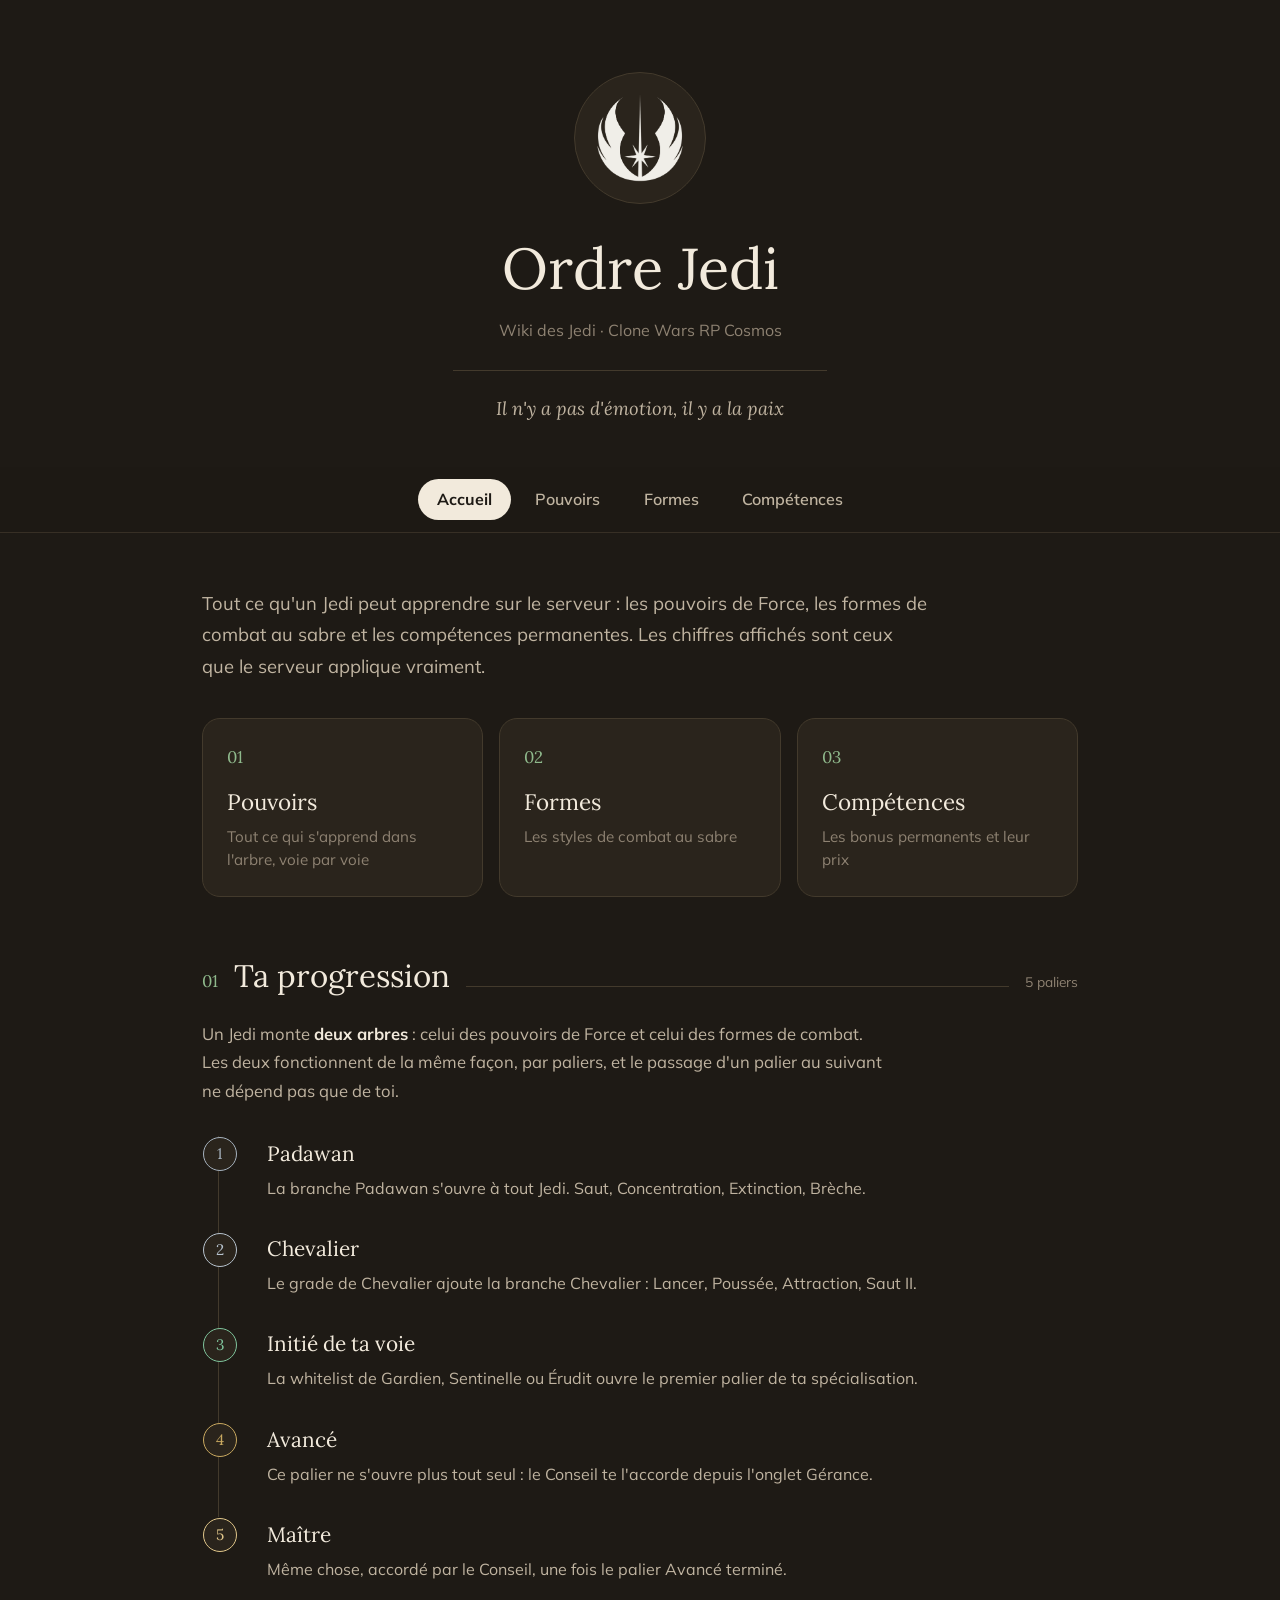
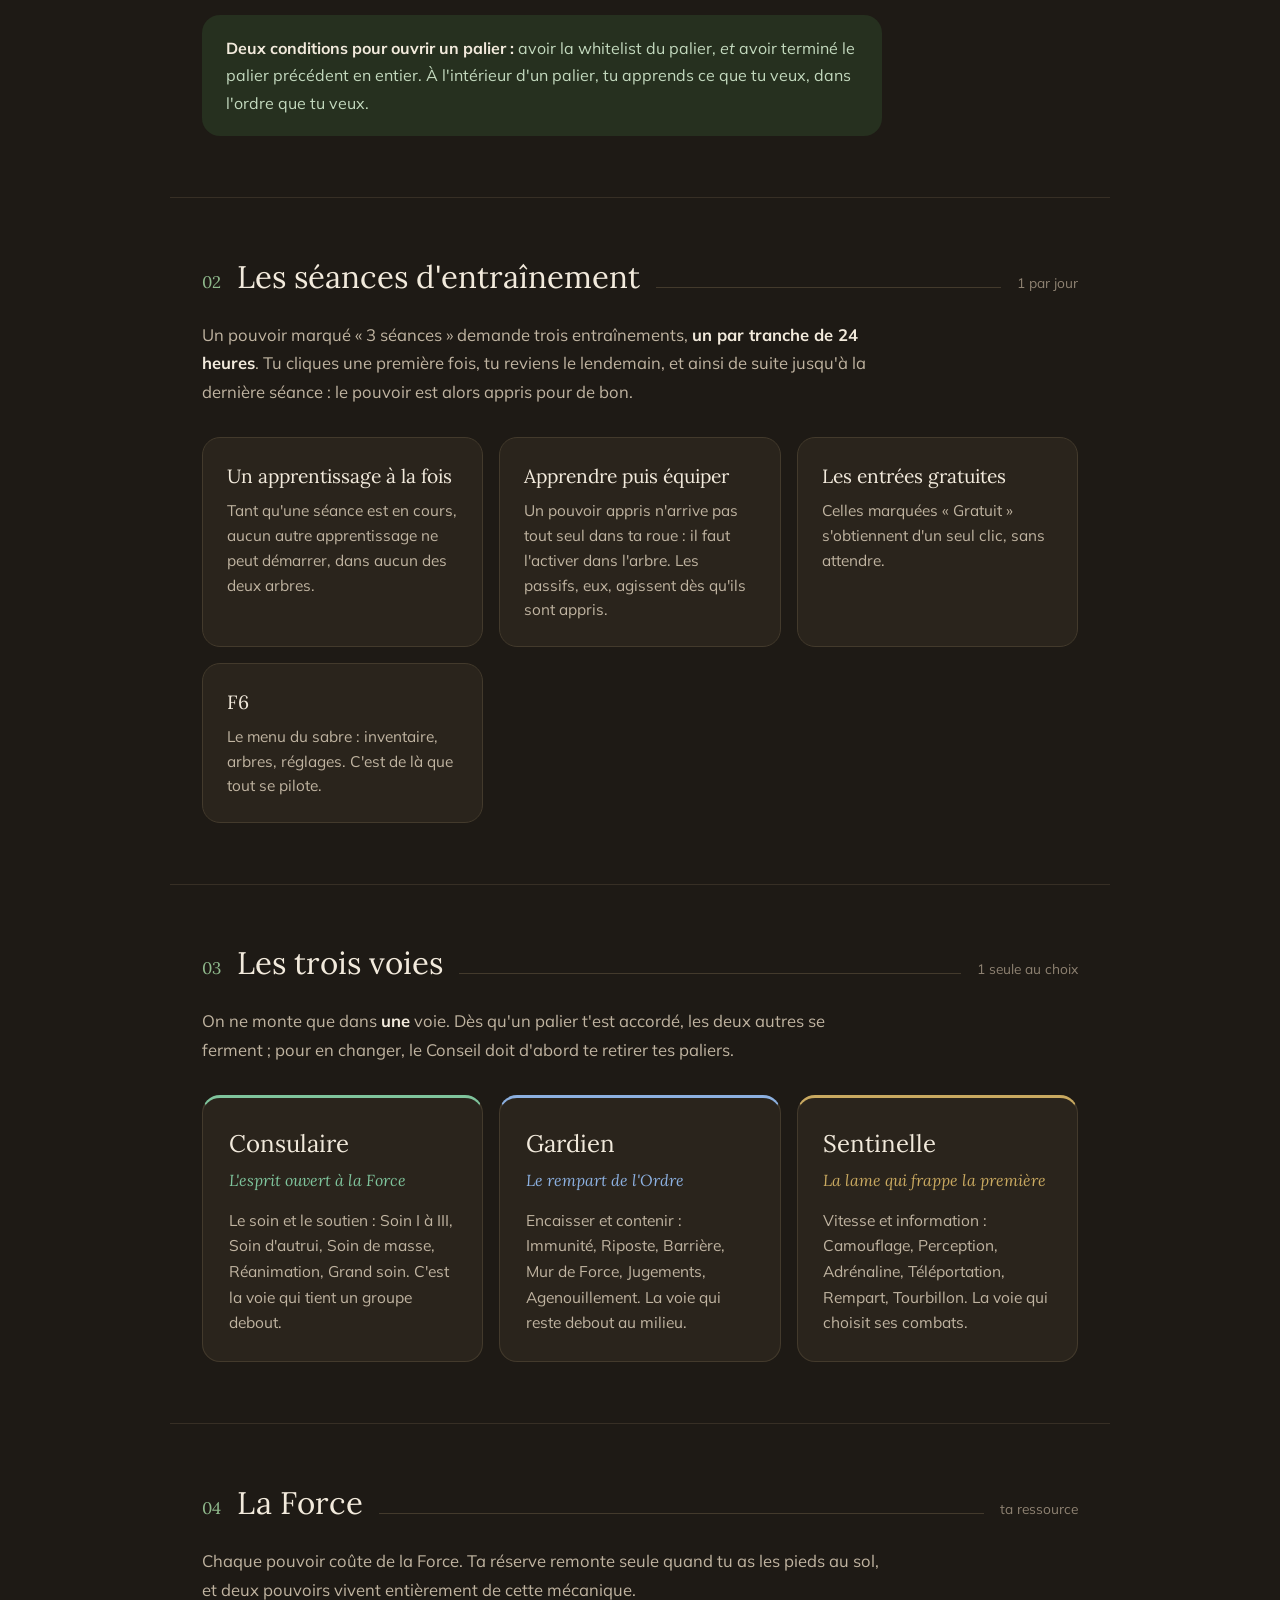
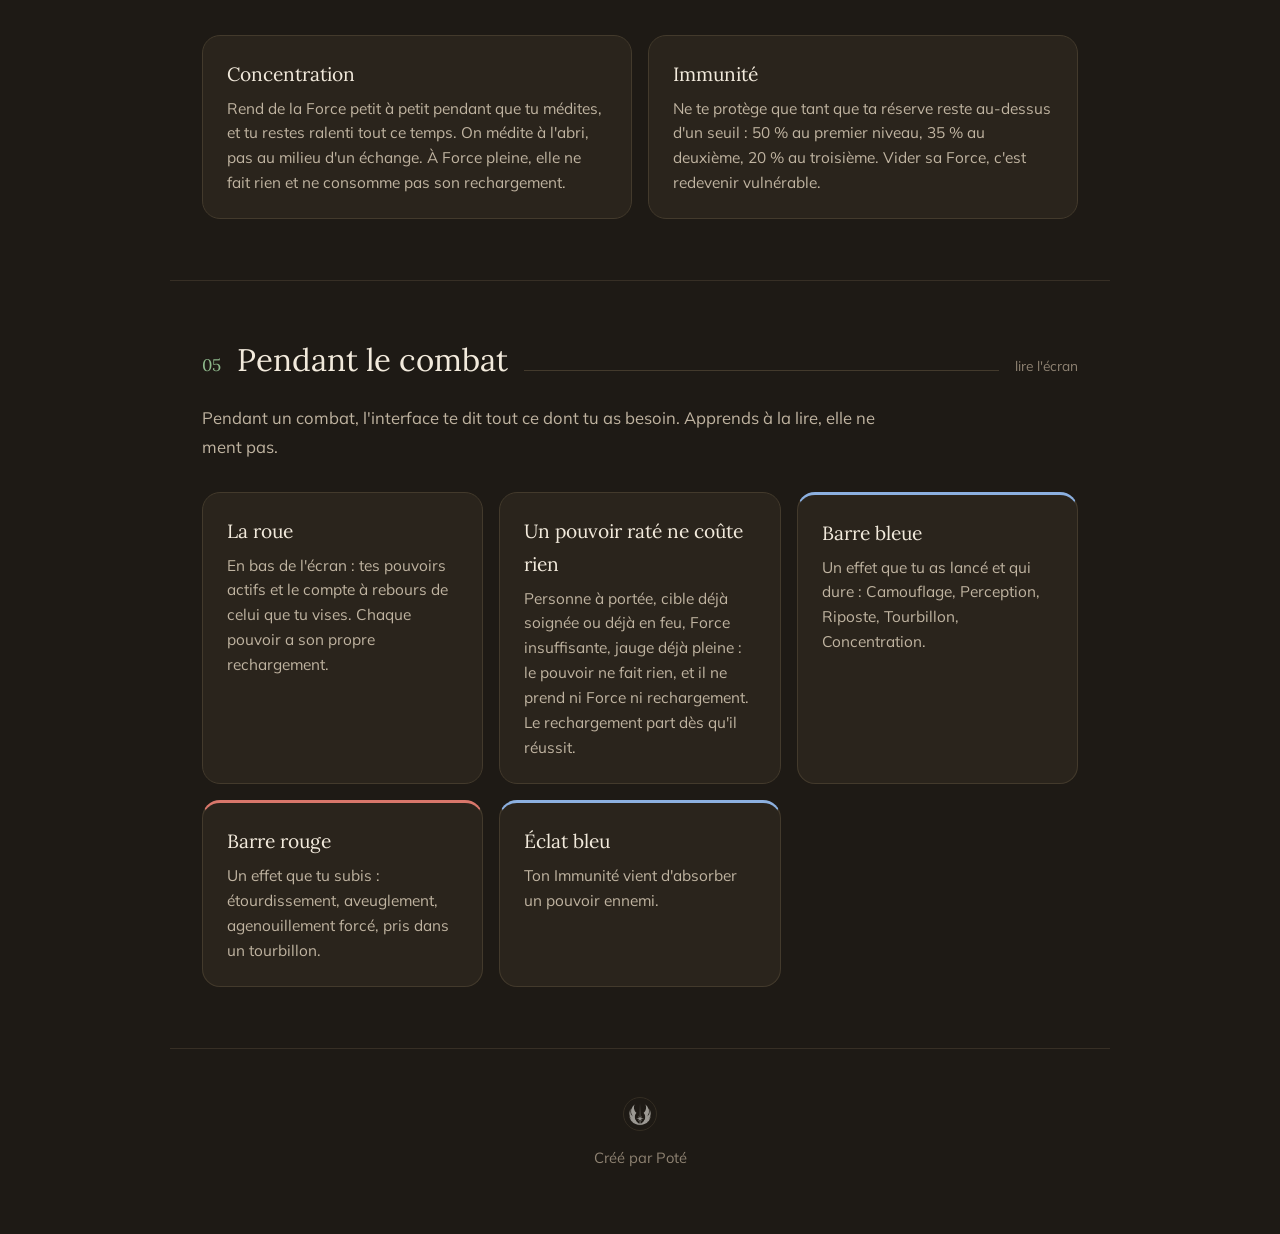
==== commit 5e1185a8: "Fiches des pouvoirs recalees sur le code du serveur Couts et rechargements releves dans le code pous" ====
--- a/index.html
+++ b/index.html
@@ -101,7 +101,7 @@
       </div>
         <p class="intro-section">Chaque pouvoir coûte de la Force. Ta réserve remonte seule quand tu as les pieds au sol, et deux pouvoirs vivent entièrement de cette mécanique.</p>
         <div class="grille-info">
-          <div class="info"><h4>Concentration</h4><p>Rend de la Force d'un coup, au prix d'un ralentissement le temps de méditer. On médite à l'abri, pas au milieu d'un échange.</p></div>
+          <div class="info"><h4>Concentration</h4><p>Rend de la Force petit à petit pendant que tu médites, et tu restes ralenti tout ce temps. On médite à l'abri, pas au milieu d'un échange. À Force pleine, elle ne fait rien et ne consomme pas son rechargement.</p></div>
           <div class="info"><h4>Immunité</h4><p>Ne te protège que tant que ta réserve reste au-dessus d'un seuil : 50 % au premier niveau, 35 % au deuxième, 20 % au troisième. Vider sa Force, c'est redevenir vulnérable.</p></div>
         </div>
       </section>
@@ -116,7 +116,8 @@
         <p class="intro-section">Pendant un combat, l'interface te dit tout ce dont tu as besoin. Apprends à la lire, elle ne ment pas.</p>
         <div class="grille-info">
           <div class="info"><h4>La roue</h4><p>En bas de l'écran : tes pouvoirs actifs et le compte à rebours de celui que tu vises. Chaque pouvoir a son propre rechargement.</p></div>
-          <div class="info tonalite-bleu"><h4>Barre bleue</h4><p>Un effet que tu as lancé et qui dure : Camouflage, Perception, Riposte, Tourbillon.</p></div>
+          <div class="info"><h4>Un pouvoir raté ne coûte rien</h4><p>Personne à portée, cible déjà soignée ou déjà en feu, Force insuffisante, jauge déjà pleine : le pouvoir ne fait rien, et il ne prend ni Force ni rechargement. Le rechargement part dès qu'il réussit.</p></div>
+          <div class="info tonalite-bleu"><h4>Barre bleue</h4><p>Un effet que tu as lancé et qui dure : Camouflage, Perception, Riposte, Tourbillon, Concentration.</p></div>
           <div class="info tonalite-rouge"><h4>Barre rouge</h4><p>Un effet que tu subis : étourdissement, aveuglement, agenouillement forcé, pris dans un tourbillon.</p></div>
           <div class="info tonalite-bleu"><h4>Éclat bleu</h4><p>Ton Immunité vient d'absorber un pouvoir ennemi.</p></div>
         </div>
@@ -141,20 +142,20 @@
         <p class="intro-section">Le tronc commun, avant toute spécialisation.</p>
         <div class="grille-cartes"><article class="carte" style="--voie:#A6B2BE">
   <div class="carte-tete"><h3>Saut</h3><span class="badge">Gratuit</span></div>
-  <div class="chips"><span class="chip"><span class="cle">Coût</span>45 de Force</span><span class="chip"><span class="cle">Rechargement</span>2 s</span></div>
-  <p>Bond en avant propulsé par la Force. Une onde de choc part au décollage (25 dégâts) et à l'arrivée (50 dégâts) dans un rayon de 200. Aucune chute ne te blesse pendant les 15 s qui suivent.</p>
+  <div class="chips"><span class="chip"><span class="cle">Coût</span>40 de Force</span><span class="chip"><span class="cle">Rechargement</span>2 s</span></div>
+  <p>Bond en avant propulsé par la Force, depuis le sol. Aucune chute ne te blesse pendant les 15 s qui suivent.</p>
 </article><article class="carte" style="--voie:#A6B2BE">
   <div class="carte-tete"><h3>Concentration</h3><span class="badge">3 séances</span></div>
-  <div class="chips"><span class="chip"><span class="cle">Coût</span>gratuit</span><span class="chip"><span class="cle">Rechargement</span>10 s</span></div>
-  <p>Rend 25 points de Force. Tu es ralenti de moitié pendant 15 s : on médite à l'abri, pas au milieu d'un échange.</p>
+  <div class="chips"><span class="chip"><span class="cle">Coût</span>gratuit</span><span class="chip"><span class="cle">Rechargement</span>8 s</span></div>
+  <p>Rend 25 points de Force petit à petit pendant 5 s, et tu es ralenti de moitié tout ce temps. Si tu meurs pendant la concentration, le reste est perdu. À Force pleine, rien ne se passe.</p>
 </article><article class="carte" style="--voie:#A6B2BE">
   <div class="carte-tete"><h3>Extinction</h3><span class="badge">2 séances</span></div>
   <div class="chips"><span class="chip"><span class="cle">Coût</span>20 de Force</span><span class="chip"><span class="cle">Rechargement</span>aucun</span></div>
-  <p>Éteint les flammes sur la cible visée.</p>
+  <p>Éteint les flammes sur ce que tu vises, à moins de 300 unités. Si tu ne vises rien en feu mais que tu brûles, c'est toi qui es éteint.</p>
 </article><article class="carte" style="--voie:#A6B2BE">
   <div class="carte-tete"><h3>Brèche</h3><span class="badge">2 séances</span></div>
-  <div class="chips"><span class="chip"><span class="cle">Coût</span>gratuit</span><span class="chip"><span class="cle">Rechargement</span>2 s</span></div>
-  <p>Ouvre une porte verrouillée à moins de 150 unités. Rien ne se consomme si tu ne vises pas une porte.</p>
+  <div class="chips"><span class="chip"><span class="cle">Coût</span>gratuit (10 de Force requis)</span><span class="chip"><span class="cle">Rechargement</span>2 s</span></div>
+  <p>Ouvre une porte verrouillée à moins de 150 unités. Rien ne se passe si tu ne vises pas une porte.</p>
 </article></div>
       </section>      <section class="section-voie" id="chevalier" style="--voie:#B7C3CE">
       <div class="tete-section">
@@ -166,20 +167,20 @@
         <p class="intro-section">Ce qu&#x27;un Chevalier ajoute au tronc commun.</p>
         <div class="grille-cartes"><article class="carte" style="--voie:#B7C3CE">
   <div class="carte-tete"><h3>Lancer</h3><span class="badge">3 séances</span></div>
-  <div class="chips"><span class="chip"><span class="cle">Coût</span>gratuit</span><span class="chip"><span class="cle">Rechargement</span>1 s</span></div>
-  <p>Projette l'objet que tu tiens par la Force.</p>
+  <div class="chips"><span class="chip"><span class="cle">Coût</span>5 de Force par seconde de vol</span><span class="chip"><span class="cle">Rechargement</span>1 s</span></div>
+  <p>Lance ton sabre, jusqu'à 800 unités. Il revient quand tu relâches la touche, quand tu rappuies ou quand ta Force est vide.</p>
 </article><article class="carte" style="--voie:#B7C3CE">
   <div class="carte-tete"><h3>Attraction</h3><span class="badge">3 séances</span></div>
-  <div class="chips"><span class="chip"><span class="cle">Coût</span>10 de Force</span><span class="chip"><span class="cle">Rechargement</span>1 s</span></div>
-  <p>Attire vers toi ce que tu vises, jusqu'à 200 unités.</p>
+  <div class="chips"><span class="chip"><span class="cle">Coût</span>10 de Force (20 requis)</span><span class="chip"><span class="cle">Rechargement</span>1 s</span></div>
+  <p>Attire vers toi ce qui est devant, jusqu'à 200 unités. Rien n'est pris si rien ne bouge.</p>
 </article><article class="carte" style="--voie:#B7C3CE">
   <div class="carte-tete"><h3>Poussée</h3><span class="badge">3 séances</span></div>
-  <div class="chips"><span class="chip"><span class="cle">Coût</span>10 de Force</span><span class="chip"><span class="cle">Rechargement</span>1 s</span></div>
-  <p>Repousse devant toi, jusqu'à 800 unités. Aucun dégât : c'est du déplacement.</p>
+  <div class="chips"><span class="chip"><span class="cle">Coût</span>10 de Force (20 requis)</span><span class="chip"><span class="cle">Rechargement</span>1 s</span></div>
+  <p>Repousse ce qui est devant toi, jusqu'à 800 unités. Aucun dégât : c'est du déplacement. Rien n'est pris si rien ne bouge.</p>
 </article><article class="carte" style="--voie:#B7C3CE">
   <div class="carte-tete"><h3>Saut II</h3><span class="badge">3 séances</span></div>
-  <div class="chips"><span class="chip"><span class="cle">Coût</span>45 de Force</span><span class="chip"><span class="cle">Rechargement</span>2 s</span></div>
-  <p>Même bond, plus haut. Utile pour franchir un mur ou décrocher d'un combat.</p>
+  <div class="chips"><span class="chip"><span class="cle">Coût</span>40 de Force</span><span class="chip"><span class="cle">Rechargement</span>2 s</span></div>
+  <p>Même bond, bien plus haut. Utile pour franchir un mur ou décrocher d'un combat.</p>
 </article></div>
       </section>      <section class="section-voie" id="consulaire_i" style="--voie:#7FC49C">
       <div class="tete-section">
@@ -191,16 +192,16 @@
         <p class="intro-section">L&#x27;esprit ouvert à la Force : soigner, soutenir, tenir le groupe debout.</p>
         <div class="grille-cartes"><article class="carte" style="--voie:#7FC49C">
   <div class="carte-tete"><h3>Concentration avancée</h3><span class="badge">4 séances</span></div>
-  <div class="chips"><span class="chip"><span class="cle">Coût</span>gratuit</span><span class="chip"><span class="cle">Rechargement</span>10 s</span></div>
-  <p>Rend 40 points de Force, avec un ralentissement un peu plus court (10 s).</p>
+  <div class="chips"><span class="chip"><span class="cle">Coût</span>gratuit</span><span class="chip"><span class="cle">Rechargement</span>8 s</span></div>
+  <p>Rend 40 points de Force en seulement 3 s, avec un ralentissement un peu plus léger.</p>
 </article><article class="carte" style="--voie:#7FC49C">
   <div class="carte-tete"><h3>Soin</h3><span class="badge">1 séance</span></div>
   <div class="chips"><span class="chip"><span class="cle">Coût</span>25 de Force</span><span class="chip"><span class="cle">Rechargement</span>4 s</span></div>
   <p>Rend 200 PV, sur toi. Sans effet si tu es déjà au maximum, et rien n'est consommé dans ce cas.</p>
 </article><article class="carte" style="--voie:#7FC49C">
   <div class="carte-tete"><h3>Soin d&#x27;autrui</h3><span class="badge">2 séances</span></div>
-  <div class="chips"><span class="chip"><span class="cle">Coût</span>10 de Force</span><span class="chip"><span class="cle">Rechargement</span>6 s</span></div>
-  <p>Rend 500 PV au joueur visé, à moins de 300 unités. C'est le soin d'appoint du groupe.</p>
+  <div class="chips"><span class="chip"><span class="cle">Coût</span>10 de Force</span><span class="chip"><span class="cle">Rechargement</span>5 s</span></div>
+  <p>Rend 500 PV au joueur visé, à moins de 300 unités. C'est le soin d'appoint du groupe. Rien n'est pris s'il est déjà en pleine santé.</p>
 </article><article class="carte" style="--voie:#7FC49C">
   <div class="carte-tete"><h3>Attraction II</h3><span class="badge">1 séance</span></div>
   <div class="chips"><span class="chip"><span class="cle">Coût</span>20 de Force</span><span class="chip"><span class="cle">Rechargement</span>1 s</span></div>
@@ -211,8 +212,8 @@
   <p>Repousse deux fois plus fort.</p>
 </article><article class="carte" style="--voie:#7FC49C">
   <div class="carte-tete"><h3>Saisie</h3><span class="badge">2 séances</span></div>
-  <div class="chips"><span class="chip"><span class="cle">Coût</span>4 de Force par seconde</span><span class="chip"><span class="cle">Rechargement</span>5 s entre deux prises</span></div>
-  <p>Soulève une cible à distance (600) et la maintient tant que tu tiens la touche.</p>
+  <div class="chips"><span class="chip"><span class="cle">Coût</span>4 de Force par seconde</span><span class="chip"><span class="cle">Rechargement</span>5 s</span></div>
+  <p>Saisit ce que tu vises à moins de 400 unités et le maintient tant que tu tiens la touche. Clic droit pour rapprocher, clic gauche pour éloigner : au-delà de 700 unités, la cible est projetée.</p>
 </article><article class="carte" style="--voie:#7FC49C">
   <div class="carte-tete"><h3>Perception</h3><span class="badge">2 séances</span></div>
   <div class="chips"><span class="chip"><span class="cle">Coût</span>50 de Force</span><span class="chip"><span class="cle">Rechargement</span>1 s</span></div>
@@ -220,23 +221,23 @@
 </article><article class="carte" style="--voie:#7FC49C">
   <div class="carte-tete"><h3>Barrière</h3><span class="badge">2 séances</span></div>
   <div class="chips"><span class="chip"><span class="cle">Coût</span>50 de Force</span><span class="chip"><span class="cle">Rechargement</span>10 s</span></div>
-  <p>Bouclier personnel qui encaisse à ta place.</p>
+  <p>Bouclier personnel pendant 10 s : tu ne subis plus que 20 % des dégâts. Ta Force ne remonte pas tant qu'il tient.</p>
 </article><article class="carte" style="--voie:#7FC49C">
   <div class="carte-tete"><h3>Barrière de Force : Mur</h3><span class="badge">3 séances</span></div>
-  <div class="chips"><span class="chip"><span class="cle">Coût</span>10 de Force à l&#x27;ouverture</span><span class="chip"><span class="cle">Rechargement</span>10 s après la fin</span></div>
-  <p>Mur de Force devant toi. Ce qui vient du dehors ne blesse plus ceux qui sont derrière, et chaque coup absorbé te coûte de la Force. Il tient 30 s au maximum.</p>
+  <div class="chips"><span class="chip"><span class="cle">Coût</span>10 de Force à l&#x27;ouverture (40 requis)</span><span class="chip"><span class="cle">Rechargement</span>8 s après la fin</span></div>
+  <p>Dresse un mur de Force devant toi tant que tu tiens la touche, 30 s au maximum. Chaque tir de PNJ qui le frappe te coûte 1 point de Force. Le rechargement part quand le mur tombe.</p>
 </article><article class="carte" style="--voie:#7FC49C">
   <div class="carte-tete"><h3>Jugement I</h3><span class="badge">3 séances</span></div>
-  <div class="chips"><span class="chip"><span class="cle">Coût</span>7 de Force par impulsion</span><span class="chip"><span class="cle">Rechargement</span>1 s</span></div>
-  <p>Éclair de jugement bleu, 40 dégâts par impulsion, dans un cône de 14° jusqu'à 700 unités. Se maintient 3,5 s.</p>
+  <div class="chips"><span class="chip"><span class="cle">Coût</span>7 de Force par impulsion (10 requis)</span><span class="chip"><span class="cle">Rechargement</span>1 s</span></div>
+  <p>Éclair de jugement bleu tant que tu tiens la touche, 3,5 s au maximum : 40 dégâts par impulsion, dans un cône étroit jusqu'à 700 unités. Les impulsions coûtent même si rien n'est touché.</p>
 </article><article class="carte" style="--voie:#7FC49C">
   <div class="carte-tete"><h3>Démantèlement</h3><span class="badge">3 séances</span></div>
-  <div class="chips"><span class="chip"><span class="cle">Coût</span>10 de Force</span><span class="chip"><span class="cle">Rechargement</span>6 s</span></div>
-  <p>Se charge en maintenant la touche : jusqu'à 350 dégâts sur ce que tu vises à moins de 400 unités. Plus tu charges, plus ça frappe fort.</p>
+  <div class="chips"><span class="chip"><span class="cle">Coût</span>10 de Force au coup (50 requis pour charger)</span><span class="chip"><span class="cle">Rechargement</span>5 s</span></div>
+  <p>Maintiens la touche pour charger, relâche pour frapper : de 100 à 350 dégâts selon la charge, sur tous les joueurs et PNJ dans un cône devant toi, à moins de 400 unités. Rien n'est pris si le coup ne touche personne.</p>
 </article><article class="carte" style="--voie:#7FC49C">
   <div class="carte-tete"><h3>Soin de masse</h3><span class="badge">4 séances</span></div>
-  <div class="chips"><span class="chip"><span class="cle">Coût</span>5 de Force par personne</span><span class="chip"><span class="cle">Rechargement</span>15 s</span></div>
-  <p>Soigne 30 % des PV maximum de chaque joueur dans un rayon de 200, et continue pendant 3,5 s tant que tu maintiens.</p>
+  <div class="chips"><span class="chip"><span class="cle">Coût</span>5 de Force par personne soignée (10 requis)</span><span class="chip"><span class="cle">Rechargement</span>12 s</span></div>
+  <p>Tant que tu maintiens la touche (3,5 s au plus), chaque joueur à moins de 200 unités, toi compris, récupère 30 % de ses PV maximum à chaque impulsion. Rien ne part si personne n'a besoin de soin.</p>
 </article></div>
       </section>      <section class="section-voie" id="consulaire_a" style="--voie:#6EB78C">
       <div class="tete-section">
@@ -253,7 +254,7 @@
 </article><article class="carte" style="--voie:#6EB78C">
   <div class="carte-tete"><h3>Réanimation</h3><span class="badge">2 séances</span></div>
   <div class="chips"><span class="chip"><span class="cle">Coût</span>100 de Force</span><span class="chip"><span class="cle">Rechargement</span>5 s</span></div>
-  <p>Rappelle un allié tombé, à l'endroit de son corps. Vise le corps. Le rechargement ne part que si la réanimation réussit.</p>
+  <p>Rappelle un allié tombé, à l'endroit de son corps, avec 100 PV. Vise le corps, à moins de 250 unités. Le rechargement ne part que si la réanimation réussit.</p>
 </article><article class="carte" style="--voie:#6EB78C">
   <div class="carte-tete"><h3>Soin II</h3><span class="badge">3 séances</span></div>
   <div class="chips"><span class="chip"><span class="cle">Coût</span>35 de Force</span><span class="chip"><span class="cle">Rechargement</span>6 s</span></div>
@@ -261,35 +262,35 @@
 </article><article class="carte" style="--voie:#6EB78C">
   <div class="carte-tete"><h3>Embrasement</h3><span class="badge">2 séances</span></div>
   <div class="chips"><span class="chip"><span class="cle">Coût</span>50 de Force</span><span class="chip"><span class="cle">Rechargement</span>5 s</span></div>
-  <p>Embrase la cible visée à moins de 200 unités.</p>
+  <p>Embrase le joueur ou le PNJ visé à moins de 200 unités. Rien n'est pris si la cible brûle déjà.</p>
 </article><article class="carte" style="--voie:#6EB78C">
   <div class="carte-tete"><h3>Tourbillon</h3><span class="badge">3 séances</span></div>
-  <div class="chips"><span class="chip"><span class="cle">Coût</span>35 de Force</span><span class="chip"><span class="cle">Rechargement</span>20 s</span></div>
+  <div class="chips"><span class="chip"><span class="cle">Coût</span>35 de Force</span><span class="chip"><span class="cle">Rechargement</span>16 s</span></div>
   <p>Pose un vortex au sol jusqu'à 800 unités. Il aspire tout, fait monter les gens dans les airs pendant 3 s, inflige 200 dégâts au sommet puis les éjecte. L'Immunité ne protège pas de ce pouvoir.</p>
 </article><article class="carte" style="--voie:#6EB78C">
   <div class="carte-tete"><h3>Immunité</h3><span class="badge">3 séances</span></div>
   <div class="chips"><span class="chip"><span class="cle">Coût</span>passif</span><span class="chip"><span class="cle">Rechargement</span>aucun</span></div>
-  <p>Tant que ta Force dépasse 50 %, les pouvoirs de Force lancés sur toi n'ont aucun effet et t'en rendent un peu. Rien à activer : il suffit de l'apprendre.</p>
+  <p>Tant que ta Force dépasse 50 %, les pouvoirs de Force lancés sur toi n'ont aucun effet et te rendent 1 point de Force. Il faut porter un job Jedi. Rien à activer : il suffit de l'apprendre. Ne protège ni du Tourbillon, ni des Agenouillements, ni du Rempart, ni de l'Embrasement.</p>
 </article><article class="carte" style="--voie:#6EB78C">
   <div class="carte-tete"><h3>Barrière de Force : Dôme</h3><span class="badge">4 séances</span></div>
-  <div class="chips"><span class="chip"><span class="cle">Coût</span>10 de Force à l&#x27;ouverture</span><span class="chip"><span class="cle">Rechargement</span>10 s après la fin</span></div>
-  <p>Dôme de protection autour de toi. Les tirs venus de l'extérieur n'atteignent plus ceux qui sont dedans, à ton prix en Force. Il tient 30 s au maximum.</p>
+  <div class="chips"><span class="chip"><span class="cle">Coût</span>10 de Force à l&#x27;ouverture (40 requis), puis 1 à 10 par coup absorbé</span><span class="chip"><span class="cle">Rechargement</span>8 s après la fin</span></div>
+  <p>Dôme d'environ 166 unités de rayon autour de toi, tant que tu tiens la touche (30 s au maximum). Les coups venus de l'extérieur n'atteignent plus ceux qui sont dedans, joueurs et PNJ, et chaque coup absorbé te coûte de la Force. Ce qui se passe à l'intérieur n'est pas protégé.</p>
 </article><article class="carte" style="--voie:#6EB78C">
   <div class="carte-tete"><h3>Assaut télékinétique</h3><span class="badge">4 séances</span></div>
-  <div class="chips"><span class="chip"><span class="cle">Coût</span>50 de Force</span><span class="chip"><span class="cle">Rechargement</span>8 s</span></div>
-  <p>Arrache un rocher et le projette sur ta cible.</p>
+  <div class="chips"><span class="chip"><span class="cle">Coût</span>50 de Force</span><span class="chip"><span class="cle">Rechargement</span>6 s</span></div>
+  <p>Arrache un rocher et le tient tant que tu maintiens la touche ; relâche pour le projeter. 1500 dégâts à l'impact.</p>
 </article><article class="carte" style="--voie:#6EB78C">
   <div class="carte-tete"><h3>Jugement II</h3><span class="badge">3 séances</span></div>
-  <div class="chips"><span class="chip"><span class="cle">Coût</span>7 de Force par impulsion</span><span class="chip"><span class="cle">Rechargement</span>1 s</span></div>
+  <div class="chips"><span class="chip"><span class="cle">Coût</span>7 de Force par impulsion (10 requis)</span><span class="chip"><span class="cle">Rechargement</span>1 s</span></div>
   <p>Éclair vert, 55 dégâts par impulsion.</p>
 </article><article class="carte" style="--voie:#6EB78C">
   <div class="carte-tete"><h3>Agenouillement [Ciblé]</h3><span class="badge">3 séances</span></div>
   <div class="chips"><span class="chip"><span class="cle">Coût</span>25 de Force</span><span class="chip"><span class="cle">Rechargement</span>2 s</span></div>
-  <p>Force la cible visée à rester à genoux tant que tu maintiens la touche.</p>
+  <p>Force le joueur visé, à moins de 300 unités, à rester à genoux tant que tu maintiens la touche.</p>
 </article><article class="carte" style="--voie:#6EB78C">
   <div class="carte-tete"><h3>Rempart</h3><span class="badge">4 séances</span></div>
-  <div class="chips"><span class="chip"><span class="cle">Coût</span>24 de Force</span><span class="chip"><span class="cle">Rechargement</span>10 s</span></div>
-  <p>Rempart : tu échanges ta position avec un joueur proche (300 unités).</p>
+  <div class="chips"><span class="chip"><span class="cle">Coût</span>24 de Force</span><span class="chip"><span class="cle">Rechargement</span>8 s</span></div>
+  <p>Rempart : tu échanges ta position avec un joueur proche, à moins de 300 unités, sans avoir à le viser.</p>
 </article></div>
       </section>      <section class="section-voie" id="consulaire_m" style="--voie:#5FA87D">
       <div class="tete-section">
@@ -301,8 +302,8 @@
 
         <div class="grille-cartes"><article class="carte" style="--voie:#5FA87D">
   <div class="carte-tete"><h3>Grand soin</h3><span class="badge">2 séances</span></div>
-  <div class="chips"><span class="chip"><span class="cle">Coût</span>40 de Force</span><span class="chip"><span class="cle">Rechargement</span>15 s</span></div>
-  <p>Remet toute ta vie d'un coup. C'est le soin d'urgence, il coûte une vraie réserve.</p>
+  <div class="chips"><span class="chip"><span class="cle">Coût</span>presque rien (5 de Force requis)</span><span class="chip"><span class="cle">Rechargement</span>6 s</span></div>
+  <p>Soigne tes PV manquants, dans la limite de ta Force actuelle : avec 40 de Force, tu récupères au plus 40 PV.</p>
 </article><article class="carte" style="--voie:#5FA87D">
   <div class="carte-tete"><h3>Soin III</h3><span class="badge">4 séances</span></div>
   <div class="chips"><span class="chip"><span class="cle">Coût</span>45 de Force</span><span class="chip"><span class="cle">Rechargement</span>10 s</span></div>
@@ -318,19 +319,19 @@
 </article><article class="carte" style="--voie:#5FA87D">
   <div class="carte-tete"><h3>Grande poussée</h3><span class="badge">5 séances</span></div>
   <div class="chips"><span class="chip"><span class="cle">Coût</span>40 de Force</span><span class="chip"><span class="cle">Rechargement</span>1 s</span></div>
-  <p>Souffle large : tout ce qui est devant toi part à 900 unités, très vite. Aucun dégât direct.</p>
+  <p>Souffle large : tout ce qui est devant toi, jusqu'à 900 unités, part très vite. Aucun dégât direct.</p>
 </article><article class="carte" style="--voie:#5FA87D">
   <div class="carte-tete"><h3>Grande attraction</h3><span class="badge">5 séances</span></div>
   <div class="chips"><span class="chip"><span class="cle">Coût</span>40 de Force</span><span class="chip"><span class="cle">Rechargement</span>1 s</span></div>
   <p>Attire violemment tout ce qui est devant toi, jusqu'à 900 unités.</p>
 </article><article class="carte" style="--voie:#5FA87D">
   <div class="carte-tete"><h3>Jugement III</h3><span class="badge">3 séances</span></div>
-  <div class="chips"><span class="chip"><span class="cle">Coût</span>7 de Force par impulsion</span><span class="chip"><span class="cle">Rechargement</span>1 s</span></div>
+  <div class="chips"><span class="chip"><span class="cle">Coût</span>7 de Force par impulsion (10 requis)</span><span class="chip"><span class="cle">Rechargement</span>1 s</span></div>
   <p>Éclair violet, 70 dégâts par impulsion.</p>
 </article><article class="carte" style="--voie:#5FA87D">
   <div class="carte-tete"><h3>Agenouillement</h3><span class="badge">5 séances</span></div>
-  <div class="chips"><span class="chip"><span class="cle">Coût</span>25 de Force</span><span class="chip"><span class="cle">Rechargement</span>15 s</span></div>
-  <p>Met à genoux tout le monde dans un rayon de 300 pendant 6 s.</p>
+  <div class="chips"><span class="chip"><span class="cle">Coût</span>25 de Force</span><span class="chip"><span class="cle">Rechargement</span>12 s</span></div>
+  <p>Met à genoux tous les joueurs à moins de 300 unités pendant 6 s, alliés compris. Rien n'est pris si personne n'est à portée.</p>
 </article></div>
       </section>      <section class="section-voie" id="gardien_i" style="--voie:#8CB0E0">
       <div class="tete-section">
@@ -342,8 +343,8 @@
         <p class="intro-section">Le rempart de l&#x27;Ordre : encaisser, protéger, contenir.</p>
         <div class="grille-cartes"><article class="carte" style="--voie:#8CB0E0">
   <div class="carte-tete"><h3>Concentration avancée</h3><span class="badge">2 séances</span></div>
-  <div class="chips"><span class="chip"><span class="cle">Coût</span>gratuit</span><span class="chip"><span class="cle">Rechargement</span>10 s</span></div>
-  <p>Rend 40 points de Force, avec un ralentissement un peu plus court (10 s).</p>
+  <div class="chips"><span class="chip"><span class="cle">Coût</span>gratuit</span><span class="chip"><span class="cle">Rechargement</span>8 s</span></div>
+  <p>Rend 40 points de Force en seulement 3 s, avec un ralentissement un peu plus léger.</p>
 </article><article class="carte" style="--voie:#8CB0E0">
   <div class="carte-tete"><h3>Attraction II</h3><span class="badge">2 séances</span></div>
   <div class="chips"><span class="chip"><span class="cle">Coût</span>20 de Force</span><span class="chip"><span class="cle">Rechargement</span>1 s</span></div>
@@ -354,24 +355,24 @@
   <p>Repousse deux fois plus fort.</p>
 </article><article class="carte" style="--voie:#8CB0E0">
   <div class="carte-tete"><h3>Riposte</h3><span class="badge">2 séances</span></div>
-  <div class="chips"><span class="chip"><span class="cle">Coût</span>20 de Force</span><span class="chip"><span class="cle">Rechargement</span>12 s</span></div>
-  <p>Pendant 10 s, tu renvoies la moitié des dégâts reçus à celui qui te frappe, et tu n'en encaisses qu'une petite partie.</p>
+  <div class="chips"><span class="chip"><span class="cle">Coût</span>20 de Force</span><span class="chip"><span class="cle">Rechargement</span>10 s</span></div>
+  <p>Pendant 10 s, tu ne subis plus que 15 % des dégâts, et la moitié des dégâts reçus est renvoyée à celui qui te frappe.</p>
 </article><article class="carte" style="--voie:#8CB0E0">
   <div class="carte-tete"><h3>Immunité</h3><span class="badge">2 séances</span></div>
   <div class="chips"><span class="chip"><span class="cle">Coût</span>passif</span><span class="chip"><span class="cle">Rechargement</span>aucun</span></div>
-  <p>Tant que ta Force dépasse 50 %, les pouvoirs de Force lancés sur toi n'ont aucun effet et t'en rendent un peu. Rien à activer : il suffit de l'apprendre.</p>
+  <p>Tant que ta Force dépasse 50 %, les pouvoirs de Force lancés sur toi n'ont aucun effet et te rendent 1 point de Force. Il faut porter un job Jedi. Rien à activer : il suffit de l'apprendre. Ne protège ni du Tourbillon, ni des Agenouillements, ni du Rempart, ni de l'Embrasement.</p>
 </article><article class="carte" style="--voie:#8CB0E0">
   <div class="carte-tete"><h3>Barrière</h3><span class="badge">2 séances</span></div>
   <div class="chips"><span class="chip"><span class="cle">Coût</span>50 de Force</span><span class="chip"><span class="cle">Rechargement</span>10 s</span></div>
-  <p>Bouclier personnel qui encaisse à ta place.</p>
+  <p>Bouclier personnel pendant 10 s : tu ne subis plus que 20 % des dégâts. Ta Force ne remonte pas tant qu'il tient.</p>
 </article><article class="carte" style="--voie:#8CB0E0">
   <div class="carte-tete"><h3>Adrénaline</h3><span class="badge">2 séances</span></div>
-  <div class="chips"><span class="chip"><span class="cle">Coût</span>2 de Force par seconde</span><span class="chip"><span class="cle">Rechargement</span>3 s</span></div>
-  <p>+200 de vitesse de course tant que tu maintiens.</p>
+  <div class="chips"><span class="chip"><span class="cle">Coût</span>environ 3 de Force par seconde</span><span class="chip"><span class="cle">Rechargement</span>3 s</span></div>
+  <p>+200 de vitesse tant que tu maintiens la touche.</p>
 </article><article class="carte" style="--voie:#8CB0E0">
   <div class="carte-tete"><h3>Saisie</h3><span class="badge">3 séances</span></div>
-  <div class="chips"><span class="chip"><span class="cle">Coût</span>4 de Force par seconde</span><span class="chip"><span class="cle">Rechargement</span>5 s entre deux prises</span></div>
-  <p>Soulève une cible à distance (600) et la maintient tant que tu tiens la touche.</p>
+  <div class="chips"><span class="chip"><span class="cle">Coût</span>4 de Force par seconde</span><span class="chip"><span class="cle">Rechargement</span>5 s</span></div>
+  <p>Saisit ce que tu vises à moins de 400 unités et le maintient tant que tu tiens la touche. Clic droit pour rapprocher, clic gauche pour éloigner : au-delà de 700 unités, la cible est projetée.</p>
 </article><article class="carte" style="--voie:#8CB0E0">
   <div class="carte-tete"><h3>Perception</h3><span class="badge">4 séances</span></div>
   <div class="chips"><span class="chip"><span class="cle">Coût</span>50 de Force</span><span class="chip"><span class="cle">Rechargement</span>1 s</span></div>
@@ -387,11 +388,11 @@
 
         <div class="grille-cartes"><article class="carte" style="--voie:#7BA0D6">
   <div class="carte-tete"><h3>Barrière de Force : Mur</h3><span class="badge">2 séances</span></div>
-  <div class="chips"><span class="chip"><span class="cle">Coût</span>10 de Force à l&#x27;ouverture</span><span class="chip"><span class="cle">Rechargement</span>10 s après la fin</span></div>
-  <p>Mur de Force devant toi. Ce qui vient du dehors ne blesse plus ceux qui sont derrière, et chaque coup absorbé te coûte de la Force. Il tient 30 s au maximum.</p>
+  <div class="chips"><span class="chip"><span class="cle">Coût</span>10 de Force à l&#x27;ouverture (40 requis)</span><span class="chip"><span class="cle">Rechargement</span>8 s après la fin</span></div>
+  <p>Dresse un mur de Force devant toi tant que tu tiens la touche, 30 s au maximum. Chaque tir de PNJ qui le frappe te coûte 1 point de Force. Le rechargement part quand le mur tombe.</p>
 </article><article class="carte" style="--voie:#7BA0D6">
   <div class="carte-tete"><h3>Jugement II</h3><span class="badge">3 séances</span></div>
-  <div class="chips"><span class="chip"><span class="cle">Coût</span>7 de Force par impulsion</span><span class="chip"><span class="cle">Rechargement</span>1 s</span></div>
+  <div class="chips"><span class="chip"><span class="cle">Coût</span>7 de Force par impulsion (10 requis)</span><span class="chip"><span class="cle">Rechargement</span>1 s</span></div>
   <p>Éclair vert, 55 dégâts par impulsion.</p>
 </article><article class="carte" style="--voie:#7BA0D6">
   <div class="carte-tete"><h3>Immunité [Avancé]</h3><span class="badge">3 séances</span></div>
@@ -400,11 +401,11 @@
 </article><article class="carte" style="--voie:#7BA0D6">
   <div class="carte-tete"><h3>Agenouillement [Ciblé]</h3><span class="badge">3 séances</span></div>
   <div class="chips"><span class="chip"><span class="cle">Coût</span>25 de Force</span><span class="chip"><span class="cle">Rechargement</span>2 s</span></div>
-  <p>Force la cible visée à rester à genoux tant que tu maintiens la touche.</p>
+  <p>Force le joueur visé, à moins de 300 unités, à rester à genoux tant que tu maintiens la touche.</p>
 </article><article class="carte" style="--voie:#7BA0D6">
   <div class="carte-tete"><h3>Assaut télékinétique</h3><span class="badge">6 séances</span></div>
-  <div class="chips"><span class="chip"><span class="cle">Coût</span>50 de Force</span><span class="chip"><span class="cle">Rechargement</span>8 s</span></div>
-  <p>Arrache un rocher et le projette sur ta cible.</p>
+  <div class="chips"><span class="chip"><span class="cle">Coût</span>50 de Force</span><span class="chip"><span class="cle">Rechargement</span>6 s</span></div>
+  <p>Arrache un rocher et le tient tant que tu maintiens la touche ; relâche pour le projeter. 1500 dégâts à l'impact.</p>
 </article></div>
       </section>      <section class="section-voie" id="gardien_m" style="--voie:#6A90C9">
       <div class="tete-section">
@@ -416,11 +417,11 @@
 
         <div class="grille-cartes"><article class="carte" style="--voie:#6A90C9">
   <div class="carte-tete"><h3>Agenouillement</h3><span class="badge">5 séances</span></div>
-  <div class="chips"><span class="chip"><span class="cle">Coût</span>25 de Force</span><span class="chip"><span class="cle">Rechargement</span>15 s</span></div>
-  <p>Met à genoux tout le monde dans un rayon de 300 pendant 6 s.</p>
+  <div class="chips"><span class="chip"><span class="cle">Coût</span>25 de Force</span><span class="chip"><span class="cle">Rechargement</span>12 s</span></div>
+  <p>Met à genoux tous les joueurs à moins de 300 unités pendant 6 s, alliés compris. Rien n'est pris si personne n'est à portée.</p>
 </article><article class="carte" style="--voie:#6A90C9">
   <div class="carte-tete"><h3>Jugement Fulgurant</h3><span class="badge">4 séances</span></div>
-  <div class="chips"><span class="chip"><span class="cle">Coût</span>40 de Force (50 requis)</span><span class="chip"><span class="cle">Rechargement</span>25 s</span></div>
+  <div class="chips"><span class="chip"><span class="cle">Coût</span>40 de Force (50 requis)</span><span class="chip"><span class="cle">Rechargement</span>20 s</span></div>
   <p>Un éclair bleu frappe une cible unique jusqu'à 1000 unités : 40 dégâts, et elle tombe à genoux, immobilisée 6 s, entourée d'une aura électrique.</p>
 </article><article class="carte" style="--voie:#6A90C9">
   <div class="carte-tete"><h3>Immunité [Maîtrisé]</h3><span class="badge">5 séances</span></div>
@@ -429,7 +430,7 @@
 </article><article class="carte" style="--voie:#6A90C9">
   <div class="carte-tete"><h3>Grande poussée</h3><span class="badge">5 séances</span></div>
   <div class="chips"><span class="chip"><span class="cle">Coût</span>40 de Force</span><span class="chip"><span class="cle">Rechargement</span>1 s</span></div>
-  <p>Souffle large : tout ce qui est devant toi part à 900 unités, très vite. Aucun dégât direct.</p>
+  <p>Souffle large : tout ce qui est devant toi, jusqu'à 900 unités, part très vite. Aucun dégât direct.</p>
 </article><article class="carte" style="--voie:#6A90C9">
   <div class="carte-tete"><h3>Grande attraction</h3><span class="badge">5 séances</span></div>
   <div class="chips"><span class="chip"><span class="cle">Coût</span>40 de Force</span><span class="chip"><span class="cle">Rechargement</span>1 s</span></div>
@@ -445,16 +446,16 @@
         <p class="intro-section">La lame qui frappe la première : vitesse, discrétion, information.</p>
         <div class="grille-cartes"><article class="carte" style="--voie:#D7B978">
   <div class="carte-tete"><h3>Concentration avancée</h3><span class="badge">2 séances</span></div>
-  <div class="chips"><span class="chip"><span class="cle">Coût</span>gratuit</span><span class="chip"><span class="cle">Rechargement</span>10 s</span></div>
-  <p>Rend 40 points de Force, avec un ralentissement un peu plus court (10 s).</p>
+  <div class="chips"><span class="chip"><span class="cle">Coût</span>gratuit</span><span class="chip"><span class="cle">Rechargement</span>8 s</span></div>
+  <p>Rend 40 points de Force en seulement 3 s, avec un ralentissement un peu plus léger.</p>
 </article><article class="carte" style="--voie:#D7B978">
   <div class="carte-tete"><h3>Saut III</h3><span class="badge">2 séances</span></div>
   <div class="chips"><span class="chip"><span class="cle">Coût</span>45 de Force</span><span class="chip"><span class="cle">Rechargement</span>2 s</span></div>
-  <p>Le bond le plus haut des trois.</p>
+  <p>Le bond le plus haut et le plus long des trois.</p>
 </article><article class="carte" style="--voie:#D7B978">
   <div class="carte-tete"><h3>Adrénaline</h3><span class="badge">2 séances</span></div>
-  <div class="chips"><span class="chip"><span class="cle">Coût</span>2 de Force par seconde</span><span class="chip"><span class="cle">Rechargement</span>3 s</span></div>
-  <p>+200 de vitesse de course tant que tu maintiens.</p>
+  <div class="chips"><span class="chip"><span class="cle">Coût</span>environ 3 de Force par seconde</span><span class="chip"><span class="cle">Rechargement</span>3 s</span></div>
+  <p>+200 de vitesse tant que tu maintiens la touche.</p>
 </article><article class="carte" style="--voie:#D7B978">
   <div class="carte-tete"><h3>Attraction II</h3><span class="badge">2 séances</span></div>
   <div class="chips"><span class="chip"><span class="cle">Coût</span>20 de Force</span><span class="chip"><span class="cle">Rechargement</span>1 s</span></div>
@@ -462,11 +463,11 @@
 </article><article class="carte" style="--voie:#D7B978">
   <div class="carte-tete"><h3>Barrière</h3><span class="badge">2 séances</span></div>
   <div class="chips"><span class="chip"><span class="cle">Coût</span>50 de Force</span><span class="chip"><span class="cle">Rechargement</span>10 s</span></div>
-  <p>Bouclier personnel qui encaisse à ta place.</p>
+  <p>Bouclier personnel pendant 10 s : tu ne subis plus que 20 % des dégâts. Ta Force ne remonte pas tant qu'il tient.</p>
 </article><article class="carte" style="--voie:#D7B978">
   <div class="carte-tete"><h3>Camouflage</h3><span class="badge">2 séances</span></div>
-  <div class="chips"><span class="chip"><span class="cle">Coût</span>40 de Force</span><span class="chip"><span class="cle">Rechargement</span>30 s après la fin</span></div>
-  <p>Invisibilité totale pendant 25 s. Tirer, être touché, mourir ou rappuyer te révèle. Une barre affiche le temps restant.</p>
+  <div class="chips"><span class="chip"><span class="cle">Coût</span>40 de Force</span><span class="chip"><span class="cle">Rechargement</span>25 s après la fin</span></div>
+  <p>Invisibilité totale pendant 25 s, sans bruit de pas. Tirer, être touché, mourir ou rappuyer te révèle. Une barre affiche le temps restant. Le rechargement bloque les trois niveaux de Camouflage.</p>
 </article><article class="carte" style="--voie:#D7B978">
   <div class="carte-tete"><h3>Perception</h3><span class="badge">4 séances</span></div>
   <div class="chips"><span class="chip"><span class="cle">Coût</span>50 de Force</span><span class="chip"><span class="cle">Rechargement</span>1 s</span></div>
@@ -486,28 +487,28 @@
 
         <div class="grille-cartes"><article class="carte" style="--voie:#C9A960">
   <div class="carte-tete"><h3>Rempart</h3><span class="badge">2 séances</span></div>
-  <div class="chips"><span class="chip"><span class="cle">Coût</span>24 de Force</span><span class="chip"><span class="cle">Rechargement</span>10 s</span></div>
-  <p>Rempart : tu échanges ta position avec un joueur proche (300 unités).</p>
+  <div class="chips"><span class="chip"><span class="cle">Coût</span>24 de Force</span><span class="chip"><span class="cle">Rechargement</span>8 s</span></div>
+  <p>Rempart : tu échanges ta position avec un joueur proche, à moins de 300 unités, sans avoir à le viser.</p>
 </article><article class="carte" style="--voie:#C9A960">
   <div class="carte-tete"><h3>Perception [Maîtrisé]</h3><span class="badge">3 séances</span></div>
   <div class="chips"><span class="chip"><span class="cle">Coût</span>35 de Force</span><span class="chip"><span class="cle">Rechargement</span>1 s</span></div>
   <p>25 s de vision, jusqu'à 2400 unités.</p>
 </article><article class="carte" style="--voie:#C9A960">
   <div class="carte-tete"><h3>Adrénaline II</h3><span class="badge">3 séances</span></div>
-  <div class="chips"><span class="chip"><span class="cle">Coût</span>2 de Force par seconde</span><span class="chip"><span class="cle">Rechargement</span>3 s</span></div>
+  <div class="chips"><span class="chip"><span class="cle">Coût</span>environ 3 de Force par seconde</span><span class="chip"><span class="cle">Rechargement</span>3 s</span></div>
   <p>+400 de vitesse.</p>
 </article><article class="carte" style="--voie:#C9A960">
   <div class="carte-tete"><h3>Camouflage II</h3><span class="badge">4 séances</span></div>
-  <div class="chips"><span class="chip"><span class="cle">Coût</span>40 de Force</span><span class="chip"><span class="cle">Rechargement</span>30 s après la fin</span></div>
+  <div class="chips"><span class="chip"><span class="cle">Coût</span>40 de Force</span><span class="chip"><span class="cle">Rechargement</span>25 s après la fin</span></div>
   <p>Invisibilité totale pendant 40 s.</p>
 </article><article class="carte" style="--voie:#C9A960">
   <div class="carte-tete"><h3>Jugement II</h3><span class="badge">3 séances</span></div>
-  <div class="chips"><span class="chip"><span class="cle">Coût</span>7 de Force par impulsion</span><span class="chip"><span class="cle">Rechargement</span>1 s</span></div>
+  <div class="chips"><span class="chip"><span class="cle">Coût</span>7 de Force par impulsion (10 requis)</span><span class="chip"><span class="cle">Rechargement</span>1 s</span></div>
   <p>Éclair vert, 55 dégâts par impulsion.</p>
 </article><article class="carte" style="--voie:#C9A960">
   <div class="carte-tete"><h3>Agenouillement [Ciblé]</h3><span class="badge">3 séances</span></div>
   <div class="chips"><span class="chip"><span class="cle">Coût</span>25 de Force</span><span class="chip"><span class="cle">Rechargement</span>2 s</span></div>
-  <p>Force la cible visée à rester à genoux tant que tu maintiens la touche.</p>
+  <p>Force le joueur visé, à moins de 300 unités, à rester à genoux tant que tu maintiens la touche.</p>
 </article><article class="carte" style="--voie:#C9A960">
   <div class="carte-tete"><h3>Téléportation</h3><span class="badge">5 séances</span></div>
   <div class="chips"><span class="chip"><span class="cle">Coût</span>20 de Force</span><span class="chip"><span class="cle">Rechargement</span>2 s</span></div>
@@ -527,23 +528,23 @@
   <p>40 s de vision, jusqu'à 3200 unités. La version la moins chère et la plus longue.</p>
 </article><article class="carte" style="--voie:#BB9A4C">
   <div class="carte-tete"><h3>Tourbillon</h3><span class="badge">5 séances</span></div>
-  <div class="chips"><span class="chip"><span class="cle">Coût</span>35 de Force</span><span class="chip"><span class="cle">Rechargement</span>20 s</span></div>
+  <div class="chips"><span class="chip"><span class="cle">Coût</span>35 de Force</span><span class="chip"><span class="cle">Rechargement</span>16 s</span></div>
   <p>Pose un vortex au sol jusqu'à 800 unités. Il aspire tout, fait monter les gens dans les airs pendant 3 s, inflige 200 dégâts au sommet puis les éjecte. L'Immunité ne protège pas de ce pouvoir.</p>
 </article><article class="carte" style="--voie:#BB9A4C">
   <div class="carte-tete"><h3>Jugement Fulgurant</h3><span class="badge">4 séances</span></div>
-  <div class="chips"><span class="chip"><span class="cle">Coût</span>40 de Force (50 requis)</span><span class="chip"><span class="cle">Rechargement</span>25 s</span></div>
+  <div class="chips"><span class="chip"><span class="cle">Coût</span>40 de Force (50 requis)</span><span class="chip"><span class="cle">Rechargement</span>20 s</span></div>
   <p>Un éclair bleu frappe une cible unique jusqu'à 1000 unités : 40 dégâts, et elle tombe à genoux, immobilisée 6 s, entourée d'une aura électrique.</p>
 </article><article class="carte" style="--voie:#BB9A4C">
   <div class="carte-tete"><h3>Agenouillement</h3><span class="badge">5 séances</span></div>
-  <div class="chips"><span class="chip"><span class="cle">Coût</span>25 de Force</span><span class="chip"><span class="cle">Rechargement</span>15 s</span></div>
-  <p>Met à genoux tout le monde dans un rayon de 300 pendant 6 s.</p>
+  <div class="chips"><span class="chip"><span class="cle">Coût</span>25 de Force</span><span class="chip"><span class="cle">Rechargement</span>12 s</span></div>
+  <p>Met à genoux tous les joueurs à moins de 300 unités pendant 6 s, alliés compris. Rien n'est pris si personne n'est à portée.</p>
 </article><article class="carte" style="--voie:#BB9A4C">
   <div class="carte-tete"><h3>Adrénaline III</h3><span class="badge">5 séances</span></div>
-  <div class="chips"><span class="chip"><span class="cle">Coût</span>2 de Force par seconde</span><span class="chip"><span class="cle">Rechargement</span>3 s</span></div>
+  <div class="chips"><span class="chip"><span class="cle">Coût</span>environ 3 de Force par seconde</span><span class="chip"><span class="cle">Rechargement</span>3 s</span></div>
   <p>+400 de vitesse, pour une consommation identique.</p>
 </article><article class="carte" style="--voie:#BB9A4C">
   <div class="carte-tete"><h3>Camouflage III</h3><span class="badge">6 séances</span></div>
-  <div class="chips"><span class="chip"><span class="cle">Coût</span>40 de Force</span><span class="chip"><span class="cle">Rechargement</span>30 s après la fin</span></div>
+  <div class="chips"><span class="chip"><span class="cle">Coût</span>40 de Force</span><span class="chip"><span class="cle">Rechargement</span>25 s après la fin</span></div>
   <p>Invisibilité totale pendant 120 s.</p>
 </article></div>
       </section>      <section class="section-voie" id="conseil" style="--voie:#E0C68A">
@@ -556,20 +557,20 @@
         <p class="intro-section">Réservé au Conseil, au Maître de l&#x27;Ordre et au Grand Maître.</p>
         <div class="grille-cartes"><article class="carte" style="--voie:#E0C68A">
   <div class="carte-tete"><h3>Boulder Lancer</h3><span class="badge">7 séances</span></div>
-  <div class="chips"><span class="chip"><span class="cle">Coût</span>100 de Force</span><span class="chip"><span class="cle">Rechargement</span>8 s</span></div>
-  <p>Un bloc de pierre lancé à pleine vitesse. Il faut appuyer deux fois pour confirmer : c'est cher et ça ne se lance pas par erreur.</p>
+  <div class="chips"><span class="chip"><span class="cle">Coût</span>100 de Force</span><span class="chip"><span class="cle">Rechargement</span>6 s</span></div>
+  <p>Un bloc de pierre lancé à pleine vitesse, qui explose au contact. Il faut appuyer deux fois pour confirmer : c'est cher et ça ne se lance pas par erreur.</p>
 </article><article class="carte" style="--voie:#E0C68A">
   <div class="carte-tete"><h3>Pas de l&#x27;ombre</h3><span class="badge">5 séances</span></div>
   <div class="chips"><span class="chip"><span class="cle">Coût</span>20 de Force puis un filet</span><span class="chip"><span class="cle">Rechargement</span>3 s</span></div>
   <p>Pas de l'ombre : +400 de vitesse, la course du Conseil.</p>
 </article><article class="carte" style="--voie:#E0C68A">
   <div class="carte-tete"><h3>Jugement IV</h3><span class="badge">5 séances</span></div>
-  <div class="chips"><span class="chip"><span class="cle">Coût</span>7 de Force par impulsion</span><span class="chip"><span class="cle">Rechargement</span>1 s</span></div>
-  <p>Éclair doré, 85 dégâts par impulsion. Réservé au Conseil.</p>
+  <div class="chips"><span class="chip"><span class="cle">Coût</span>7 de Force par impulsion (10 requis)</span><span class="chip"><span class="cle">Rechargement</span>1 s</span></div>
+  <p>Éclair doré, 85 dégâts par impulsion.</p>
 </article><article class="carte" style="--voie:#E0C68A">
   <div class="carte-tete"><h3>Aveuglement</h3><span class="badge">5 séances</span></div>
-  <div class="chips"><span class="chip"><span class="cle">Coût</span>80 de Force</span><span class="chip"><span class="cle">Rechargement</span>10 s</span></div>
-  <p>Aveugle tous les adversaires dans un rayon de 200 pendant 8,5 s. Ils voient un voile très sombre, pas un écran noir.</p>
+  <div class="chips"><span class="chip"><span class="cle">Coût</span>80 de Force</span><span class="chip"><span class="cle">Rechargement</span>8 s</span></div>
+  <p>Aveugle tous les joueurs à moins de 200 unités pendant 8,5 s, alliés compris : leur écran devient presque noir. Rien n'est pris si personne n'est touché.</p>
 </article></div>
       </section>    </div>
     <div class="panneau" data-panneau="formes" hidden>
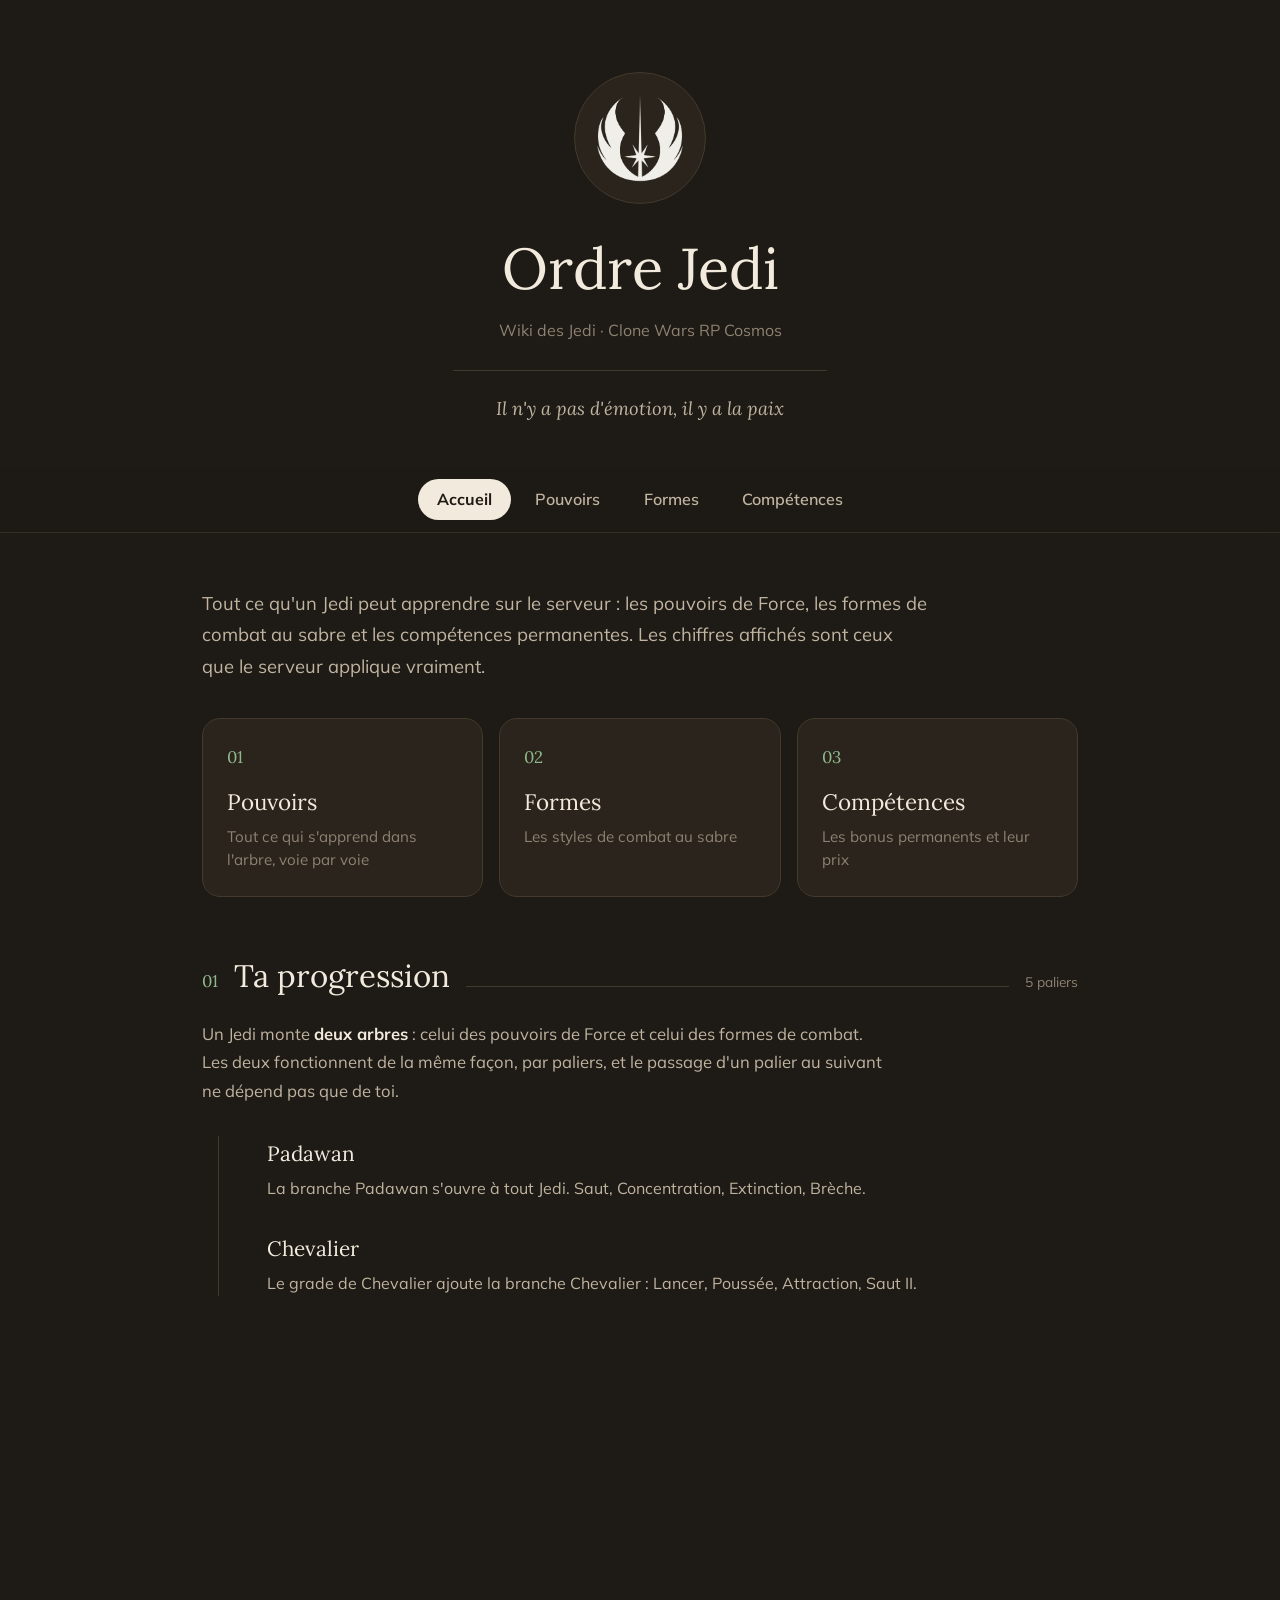
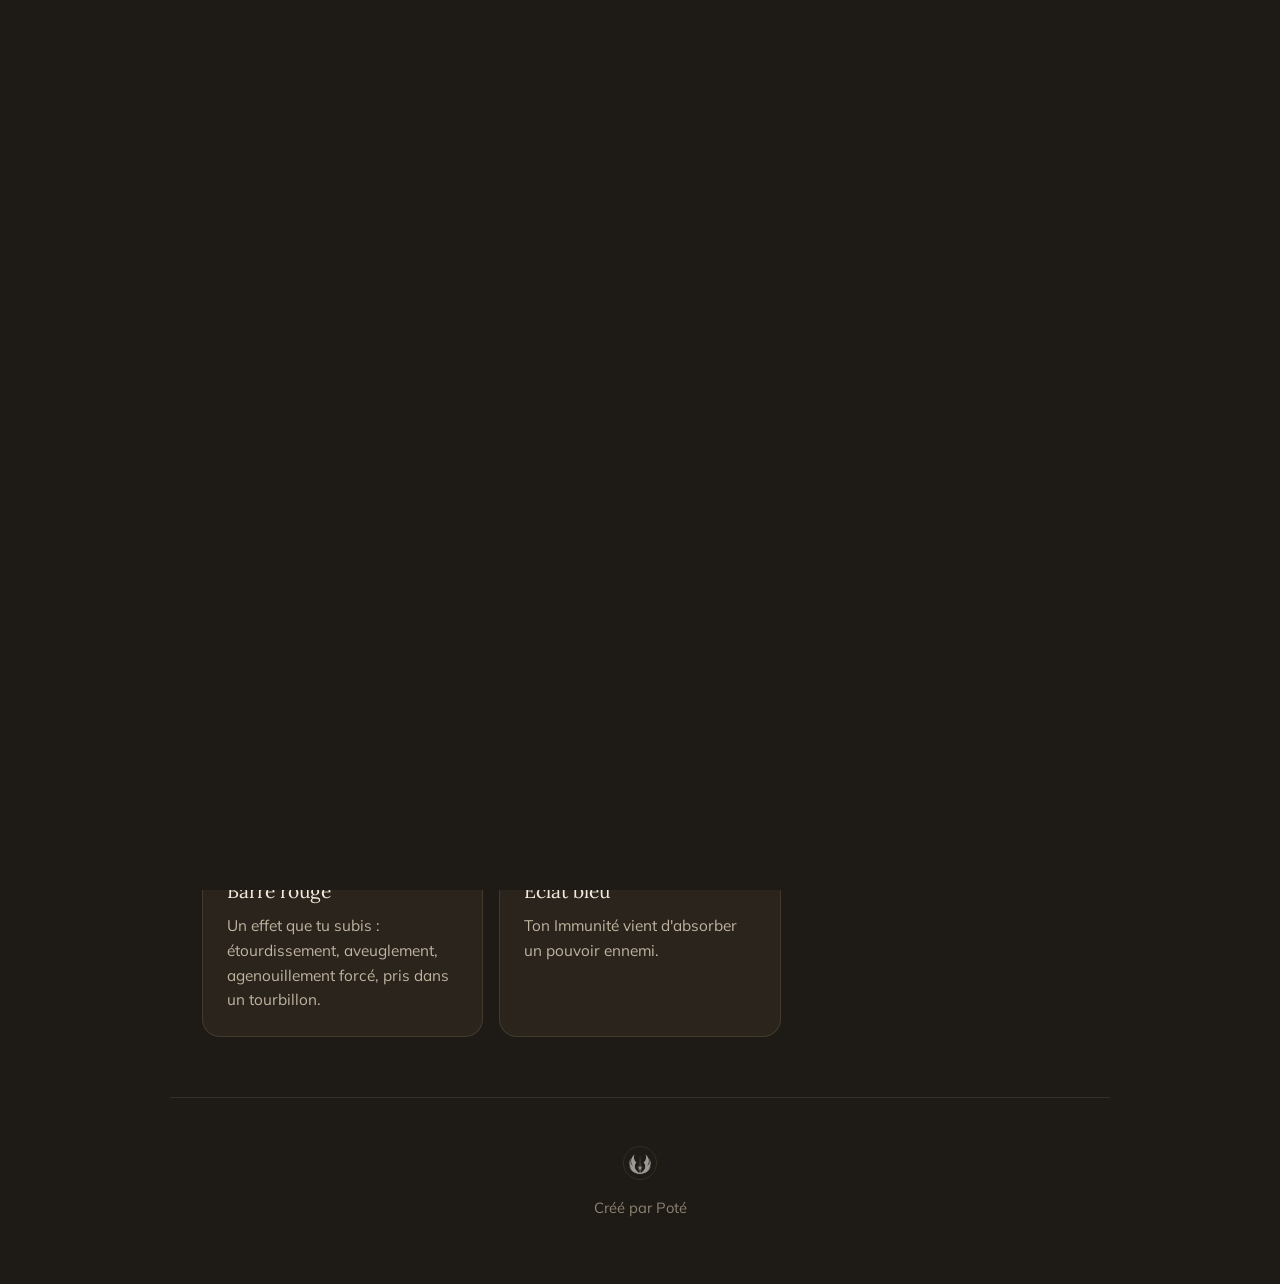
==== commit 97dffc07: "Touche F6 reglable dans /options, tirets longs retires Co-Authored-By: Claude Opus 5 (1M context) <n" ====
--- a/index.html
+++ b/index.html
@@ -73,7 +73,7 @@
           <div class="info"><h4>Un apprentissage à la fois</h4><p>Tant qu'une séance est en cours, aucun autre apprentissage ne peut démarrer, dans aucun des deux arbres.</p></div>
           <div class="info"><h4>Apprendre puis équiper</h4><p>Un pouvoir appris n'arrive pas tout seul dans ta roue : il faut l'activer dans l'arbre. Les passifs, eux, agissent dès qu'ils sont appris.</p></div>
           <div class="info"><h4>Les entrées gratuites</h4><p>Celles marquées « Gratuit » s'obtiennent d'un seul clic, sans attendre.</p></div>
-          <div class="info"><h4>F6</h4><p>Le menu du sabre : inventaire, arbres, réglages. C'est de là que tout se pilote.</p></div>
+          <div class="info"><h4>F6</h4><p>Le menu du sabre : inventaire, arbres, réglages. C'est de là que tout se pilote. La touche se change dans /options, onglet Touches.</p></div>
         </div>
       </section>
 
@@ -212,8 +212,8 @@
   <p>Repousse deux fois plus fort.</p>
 </article><article class="carte" style="--voie:#7FC49C">
   <div class="carte-tete"><h3>Saisie</h3><span class="badge">2 séances</span></div>
-  <div class="chips"><span class="chip"><span class="cle">Coût</span>4 de Force par seconde</span><span class="chip"><span class="cle">Rechargement</span>5 s</span></div>
-  <p>Saisit ce que tu vises à moins de 400 unités et le maintient tant que tu tiens la touche. Clic droit pour rapprocher, clic gauche pour éloigner : au-delà de 700 unités, la cible est projetée.</p>
+  <div class="chips"><span class="chip"><span class="cle">Coût</span>3 de Force par seconde</span><span class="chip"><span class="cle">Rechargement</span>5 s</span></div>
+  <p>Saisit le joueur ou l'objet que tu vises à moins de 400 unités, et le maintient tant que tu tiens la touche. Les PNJ ne se saisissent pas. Clic droit pour rapprocher, clic gauche pour éloigner : au-delà de 700 unités, la cible est projetée.</p>
 </article><article class="carte" style="--voie:#7FC49C">
   <div class="carte-tete"><h3>Perception</h3><span class="badge">2 séances</span></div>
   <div class="chips"><span class="chip"><span class="cle">Coût</span>50 de Force</span><span class="chip"><span class="cle">Rechargement</span>1 s</span></div>
@@ -224,8 +224,8 @@
   <p>Bouclier personnel pendant 10 s : tu ne subis plus que 20 % des dégâts. Ta Force ne remonte pas tant qu'il tient.</p>
 </article><article class="carte" style="--voie:#7FC49C">
   <div class="carte-tete"><h3>Barrière de Force : Mur</h3><span class="badge">3 séances</span></div>
-  <div class="chips"><span class="chip"><span class="cle">Coût</span>10 de Force à l&#x27;ouverture (40 requis)</span><span class="chip"><span class="cle">Rechargement</span>8 s après la fin</span></div>
-  <p>Dresse un mur de Force devant toi tant que tu tiens la touche, 30 s au maximum. Chaque tir de PNJ qui le frappe te coûte 1 point de Force. Le rechargement part quand le mur tombe.</p>
+  <div class="chips"><span class="chip"><span class="cle">Coût</span>10 de Force à l&#x27;ouverture (40 requis), puis 1 à 10 par coup absorbé</span><span class="chip"><span class="cle">Rechargement</span>8 s après la fin</span></div>
+  <p>Bouclier incurvé d'environ 143 unités de rayon devant toi, tant que tu tiens la touche (30 s au maximum). Les coups venus de face n'atteignent plus ceux qui sont à l'abri, et chaque coup absorbé te coûte de la Force. Ce qui arrive de côté ou de derrière passe.</p>
 </article><article class="carte" style="--voie:#7FC49C">
   <div class="carte-tete"><h3>Jugement I</h3><span class="badge">3 séances</span></div>
   <div class="chips"><span class="chip"><span class="cle">Coût</span>7 de Force par impulsion (10 requis)</span><span class="chip"><span class="cle">Rechargement</span>1 s</span></div>
@@ -302,8 +302,8 @@
 
         <div class="grille-cartes"><article class="carte" style="--voie:#5FA87D">
   <div class="carte-tete"><h3>Grand soin</h3><span class="badge">2 séances</span></div>
-  <div class="chips"><span class="chip"><span class="cle">Coût</span>presque rien (5 de Force requis)</span><span class="chip"><span class="cle">Rechargement</span>6 s</span></div>
-  <p>Soigne tes PV manquants, dans la limite de ta Force actuelle : avec 40 de Force, tu récupères au plus 40 PV.</p>
+  <div class="chips"><span class="chip"><span class="cle">Coût</span>55 de Force</span><span class="chip"><span class="cle">Rechargement</span>6 s</span></div>
+  <p>Remet toute ta vie d'un coup. C'est le soin d'urgence, il coûte une vraie réserve. Rien n'est pris si tu es déjà en pleine santé.</p>
 </article><article class="carte" style="--voie:#5FA87D">
   <div class="carte-tete"><h3>Soin III</h3><span class="badge">4 séances</span></div>
   <div class="chips"><span class="chip"><span class="cle">Coût</span>45 de Force</span><span class="chip"><span class="cle">Rechargement</span>10 s</span></div>
@@ -371,8 +371,8 @@
   <p>+200 de vitesse tant que tu maintiens la touche.</p>
 </article><article class="carte" style="--voie:#8CB0E0">
   <div class="carte-tete"><h3>Saisie</h3><span class="badge">3 séances</span></div>
-  <div class="chips"><span class="chip"><span class="cle">Coût</span>4 de Force par seconde</span><span class="chip"><span class="cle">Rechargement</span>5 s</span></div>
-  <p>Saisit ce que tu vises à moins de 400 unités et le maintient tant que tu tiens la touche. Clic droit pour rapprocher, clic gauche pour éloigner : au-delà de 700 unités, la cible est projetée.</p>
+  <div class="chips"><span class="chip"><span class="cle">Coût</span>3 de Force par seconde</span><span class="chip"><span class="cle">Rechargement</span>5 s</span></div>
+  <p>Saisit le joueur ou l'objet que tu vises à moins de 400 unités, et le maintient tant que tu tiens la touche. Les PNJ ne se saisissent pas. Clic droit pour rapprocher, clic gauche pour éloigner : au-delà de 700 unités, la cible est projetée.</p>
 </article><article class="carte" style="--voie:#8CB0E0">
   <div class="carte-tete"><h3>Perception</h3><span class="badge">4 séances</span></div>
   <div class="chips"><span class="chip"><span class="cle">Coût</span>50 de Force</span><span class="chip"><span class="cle">Rechargement</span>1 s</span></div>
@@ -388,8 +388,8 @@
 
         <div class="grille-cartes"><article class="carte" style="--voie:#7BA0D6">
   <div class="carte-tete"><h3>Barrière de Force : Mur</h3><span class="badge">2 séances</span></div>
-  <div class="chips"><span class="chip"><span class="cle">Coût</span>10 de Force à l&#x27;ouverture (40 requis)</span><span class="chip"><span class="cle">Rechargement</span>8 s après la fin</span></div>
-  <p>Dresse un mur de Force devant toi tant que tu tiens la touche, 30 s au maximum. Chaque tir de PNJ qui le frappe te coûte 1 point de Force. Le rechargement part quand le mur tombe.</p>
+  <div class="chips"><span class="chip"><span class="cle">Coût</span>10 de Force à l&#x27;ouverture (40 requis), puis 1 à 10 par coup absorbé</span><span class="chip"><span class="cle">Rechargement</span>8 s après la fin</span></div>
+  <p>Bouclier incurvé d'environ 143 unités de rayon devant toi, tant que tu tiens la touche (30 s au maximum). Les coups venus de face n'atteignent plus ceux qui sont à l'abri, et chaque coup absorbé te coûte de la Force. Ce qui arrive de côté ou de derrière passe.</p>
 </article><article class="carte" style="--voie:#7BA0D6">
   <div class="carte-tete"><h3>Jugement II</h3><span class="badge">3 séances</span></div>
   <div class="chips"><span class="chip"><span class="cle">Coût</span>7 de Force par impulsion (10 requis)</span><span class="chip"><span class="cle">Rechargement</span>1 s</span></div>
@@ -570,7 +570,7 @@
 </article><article class="carte" style="--voie:#E0C68A">
   <div class="carte-tete"><h3>Aveuglement</h3><span class="badge">5 séances</span></div>
   <div class="chips"><span class="chip"><span class="cle">Coût</span>80 de Force</span><span class="chip"><span class="cle">Rechargement</span>8 s</span></div>
-  <p>Aveugle tous les joueurs à moins de 200 unités pendant 8,5 s, alliés compris : leur écran devient presque noir. Rien n'est pris si personne n'est touché.</p>
+  <p>Aveugle tous les joueurs à moins de 200 unités pendant 8,5 s, alliés compris : leur écran devient entièrement noir. Rien n'est pris si personne n'est touché.</p>
 </article></div>
       </section>    </div>
     <div class="panneau" data-panneau="formes" hidden>
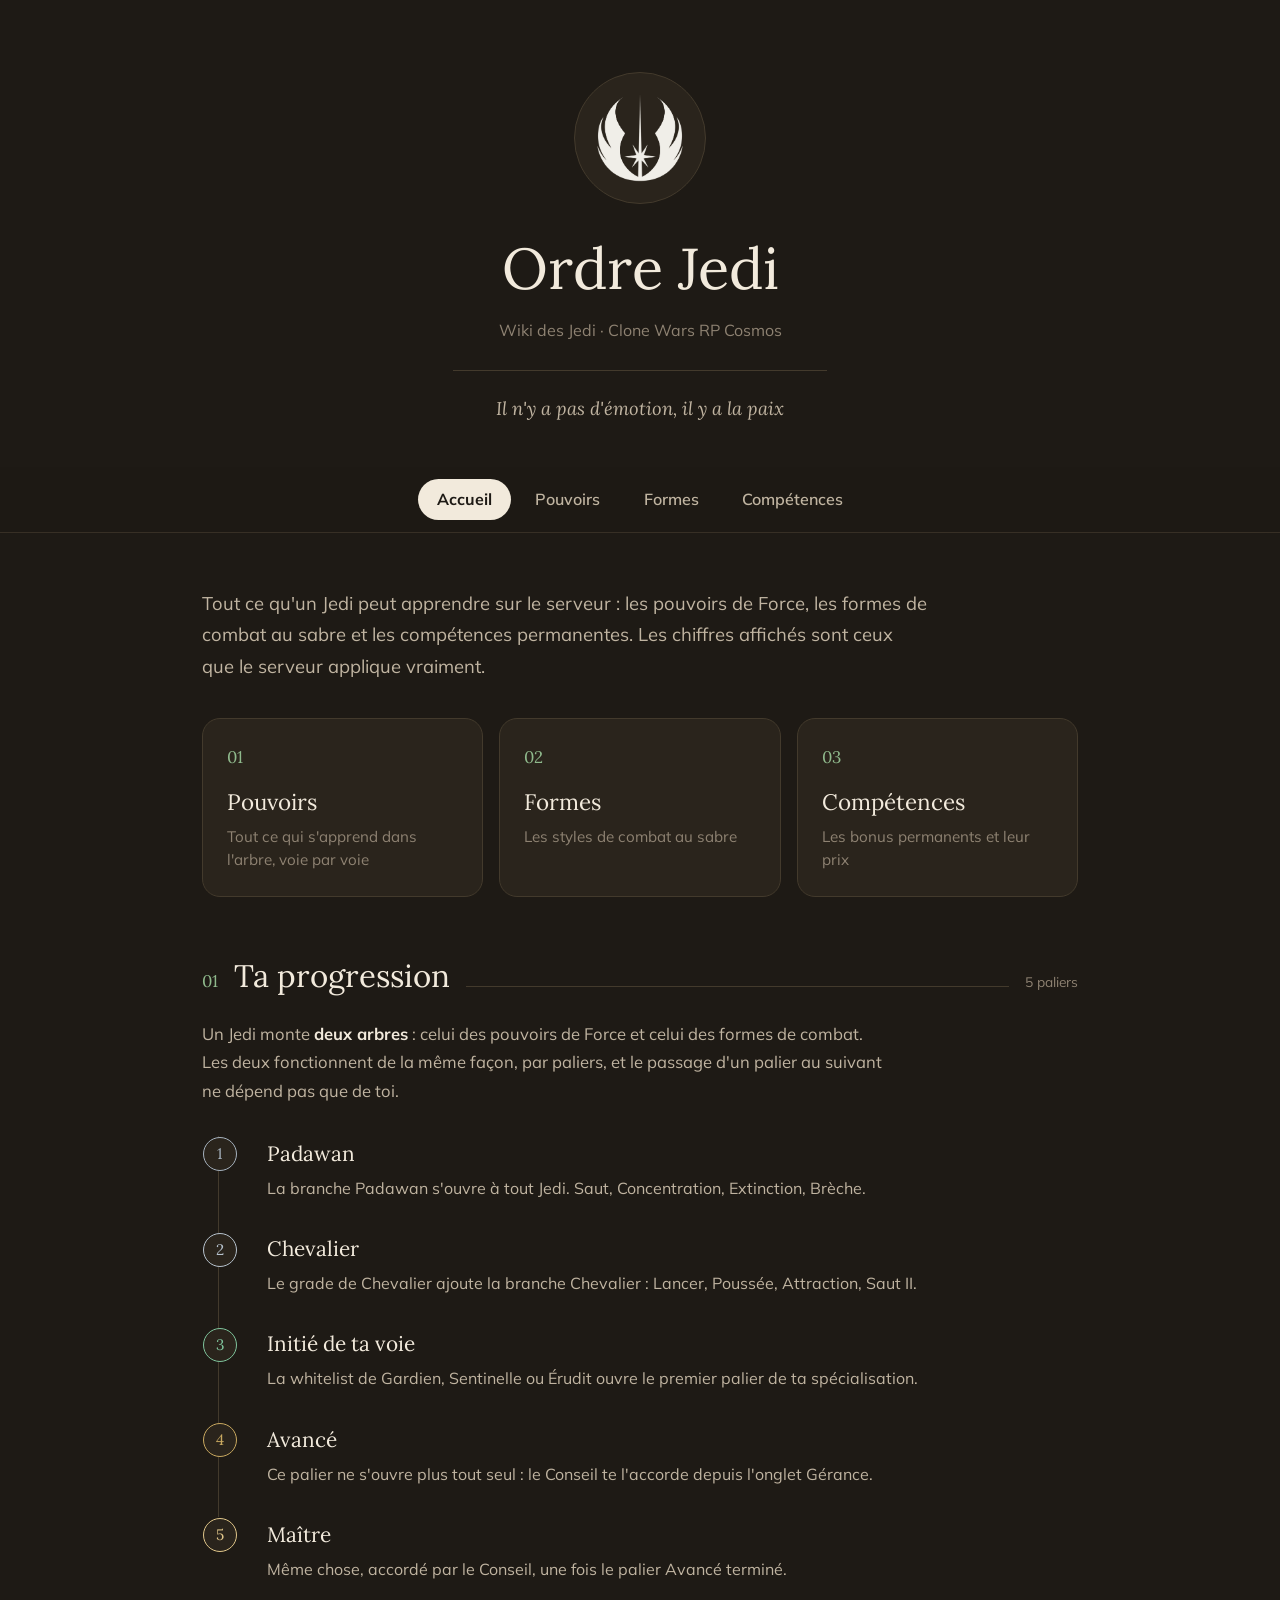
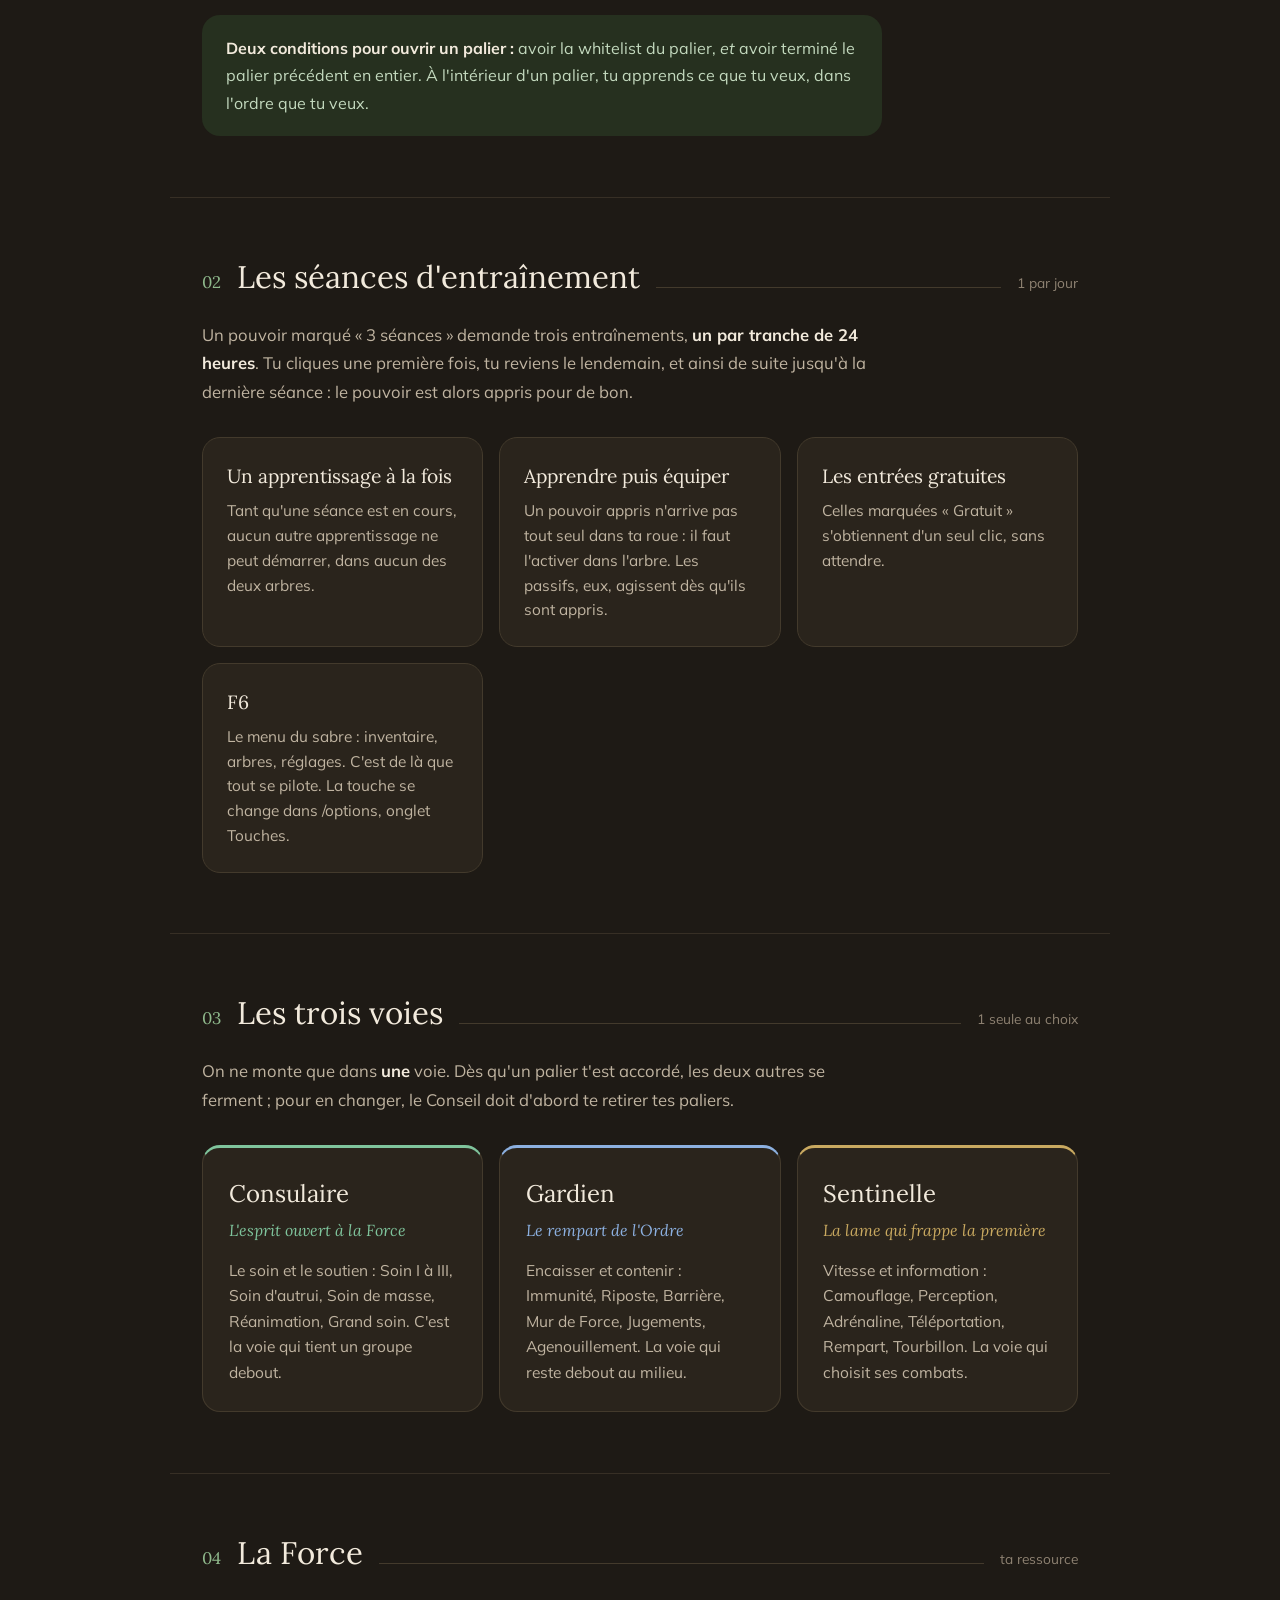
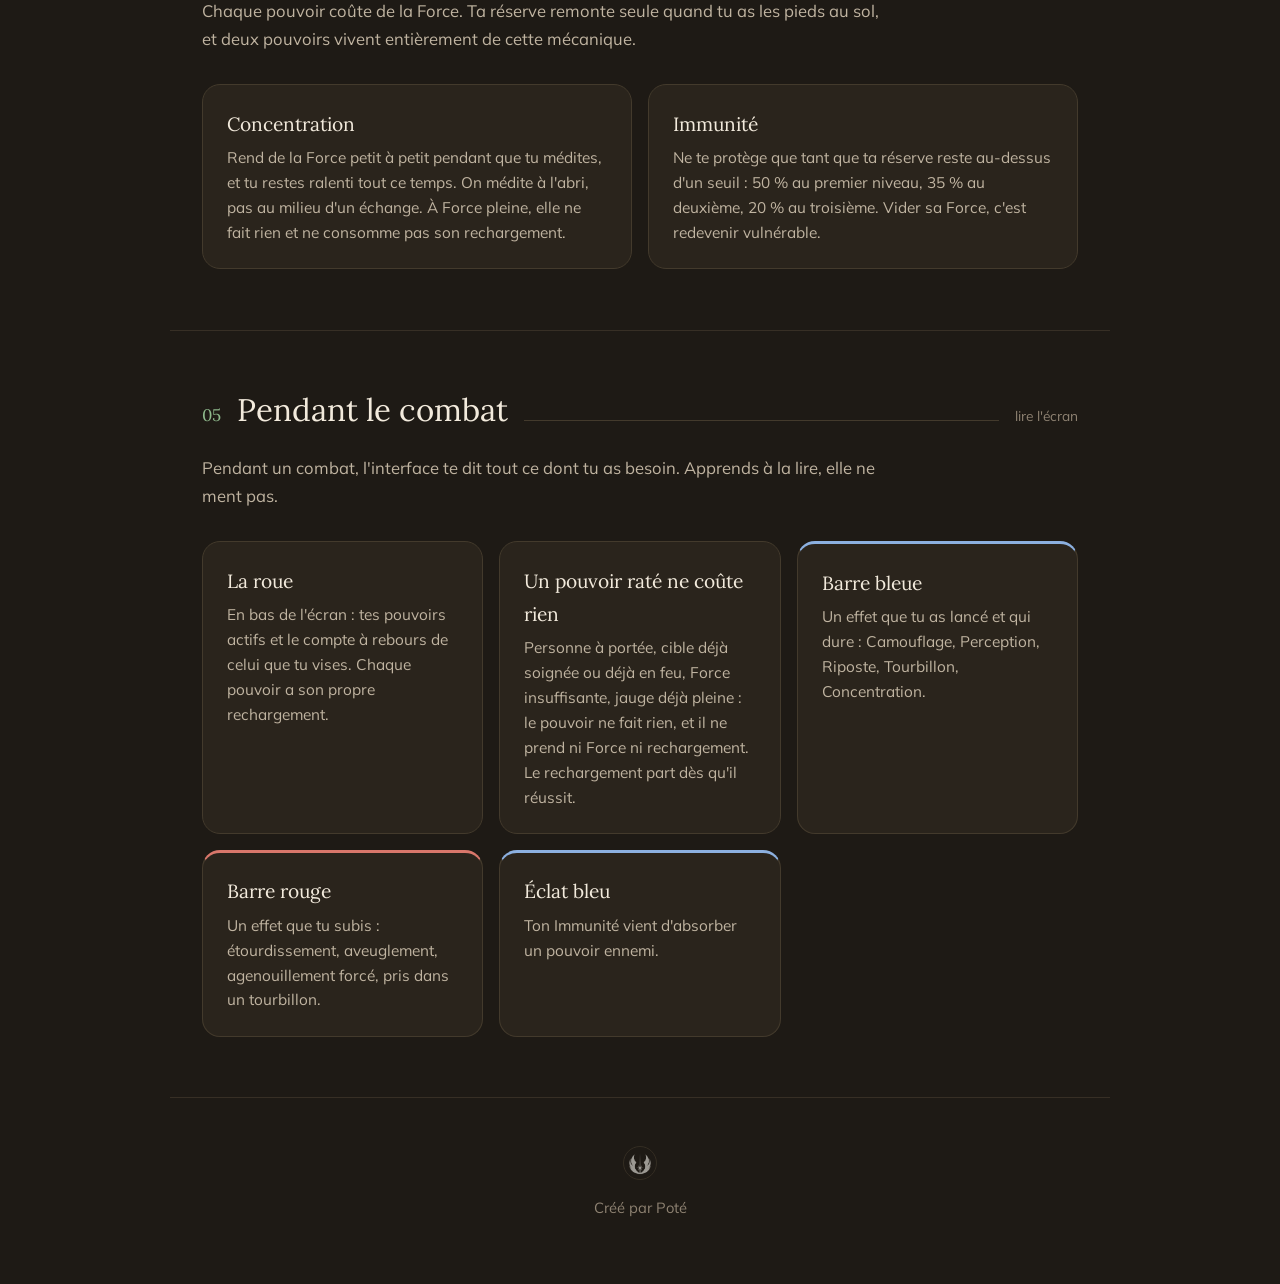
==== commit 4a22881b: "Tourbillon : 7 personnes ou PNJ a la fois Co-Authored-By: Claude Opus 5 (1M context) <noreply@anthro" ====
--- a/index.html
+++ b/index.html
@@ -266,7 +266,7 @@
 </article><article class="carte" style="--voie:#6EB78C">
   <div class="carte-tete"><h3>Tourbillon</h3><span class="badge">3 séances</span></div>
   <div class="chips"><span class="chip"><span class="cle">Coût</span>35 de Force</span><span class="chip"><span class="cle">Rechargement</span>16 s</span></div>
-  <p>Pose un vortex au sol jusqu'à 800 unités. Il aspire tout, fait monter les gens dans les airs pendant 3 s, inflige 200 dégâts au sommet puis les éjecte. L'Immunité ne protège pas de ce pouvoir.</p>
+  <p>Pose un vortex au sol jusqu'à 800 unités. Il aspire jusqu'à 7 personnes ou PNJ à la fois (et les objets légers), fait monter les gens dans les airs pendant 3 s, inflige 200 dégâts au sommet puis les éjecte. L'Immunité ne protège pas de ce pouvoir.</p>
 </article><article class="carte" style="--voie:#6EB78C">
   <div class="carte-tete"><h3>Immunité</h3><span class="badge">3 séances</span></div>
   <div class="chips"><span class="chip"><span class="cle">Coût</span>passif</span><span class="chip"><span class="cle">Rechargement</span>aucun</span></div>
@@ -529,7 +529,7 @@
 </article><article class="carte" style="--voie:#BB9A4C">
   <div class="carte-tete"><h3>Tourbillon</h3><span class="badge">5 séances</span></div>
   <div class="chips"><span class="chip"><span class="cle">Coût</span>35 de Force</span><span class="chip"><span class="cle">Rechargement</span>16 s</span></div>
-  <p>Pose un vortex au sol jusqu'à 800 unités. Il aspire tout, fait monter les gens dans les airs pendant 3 s, inflige 200 dégâts au sommet puis les éjecte. L'Immunité ne protège pas de ce pouvoir.</p>
+  <p>Pose un vortex au sol jusqu'à 800 unités. Il aspire jusqu'à 7 personnes ou PNJ à la fois (et les objets légers), fait monter les gens dans les airs pendant 3 s, inflige 200 dégâts au sommet puis les éjecte. L'Immunité ne protège pas de ce pouvoir.</p>
 </article><article class="carte" style="--voie:#BB9A4C">
   <div class="carte-tete"><h3>Jugement Fulgurant</h3><span class="badge">4 séances</span></div>
   <div class="chips"><span class="chip"><span class="cle">Coût</span>40 de Force (50 requis)</span><span class="chip"><span class="cle">Rechargement</span>20 s</span></div>
